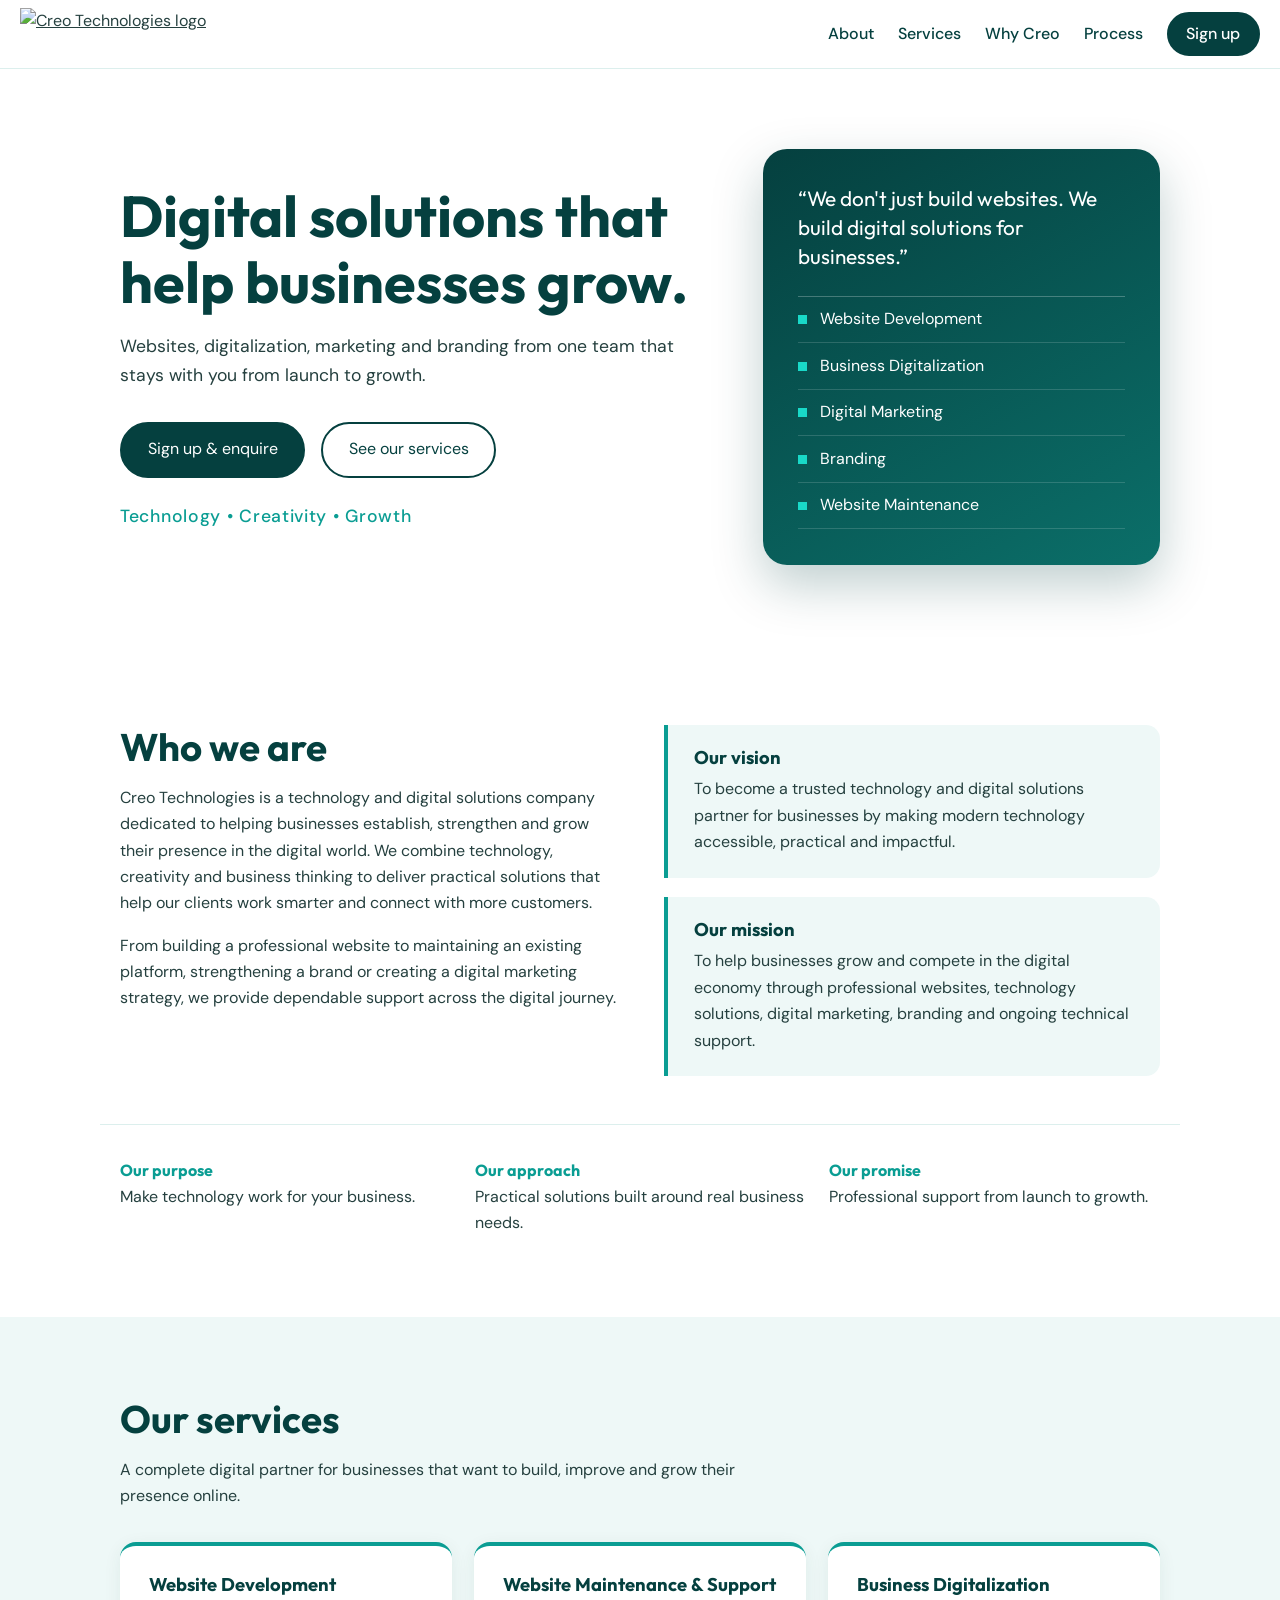
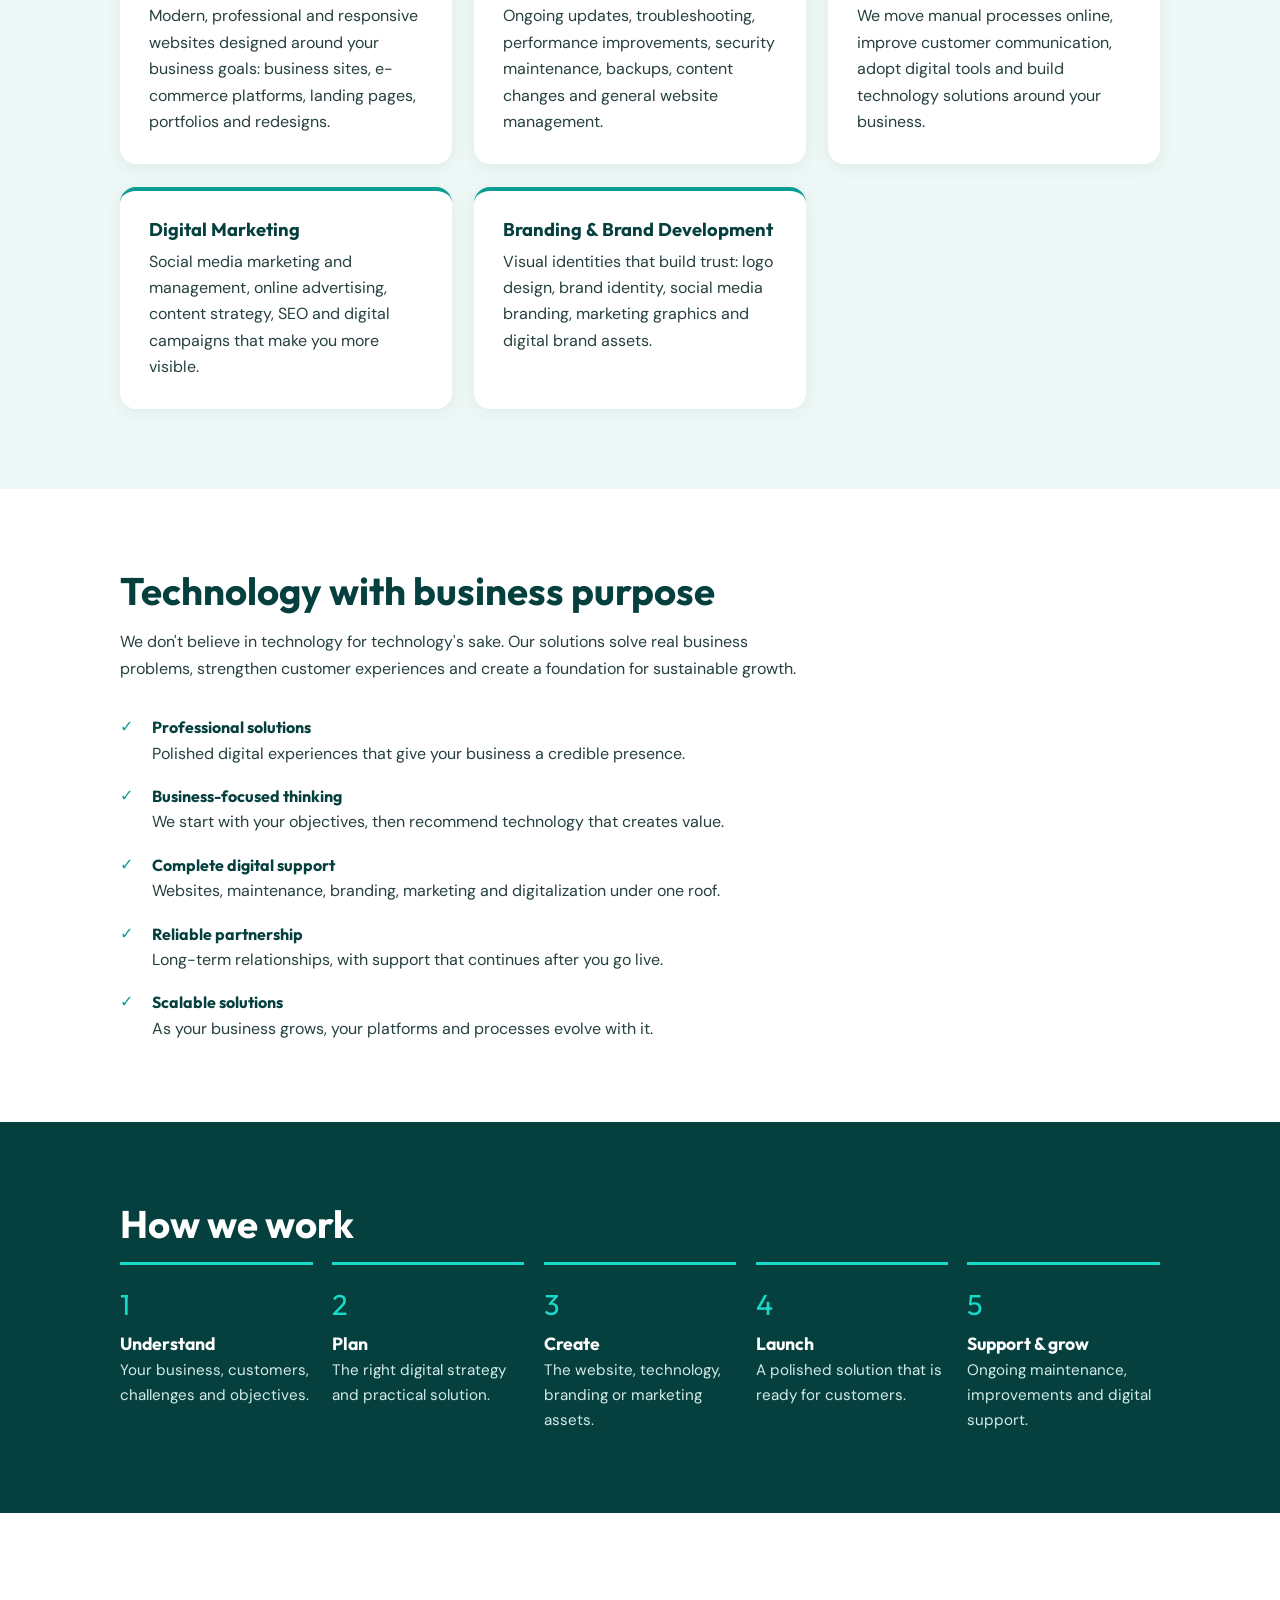
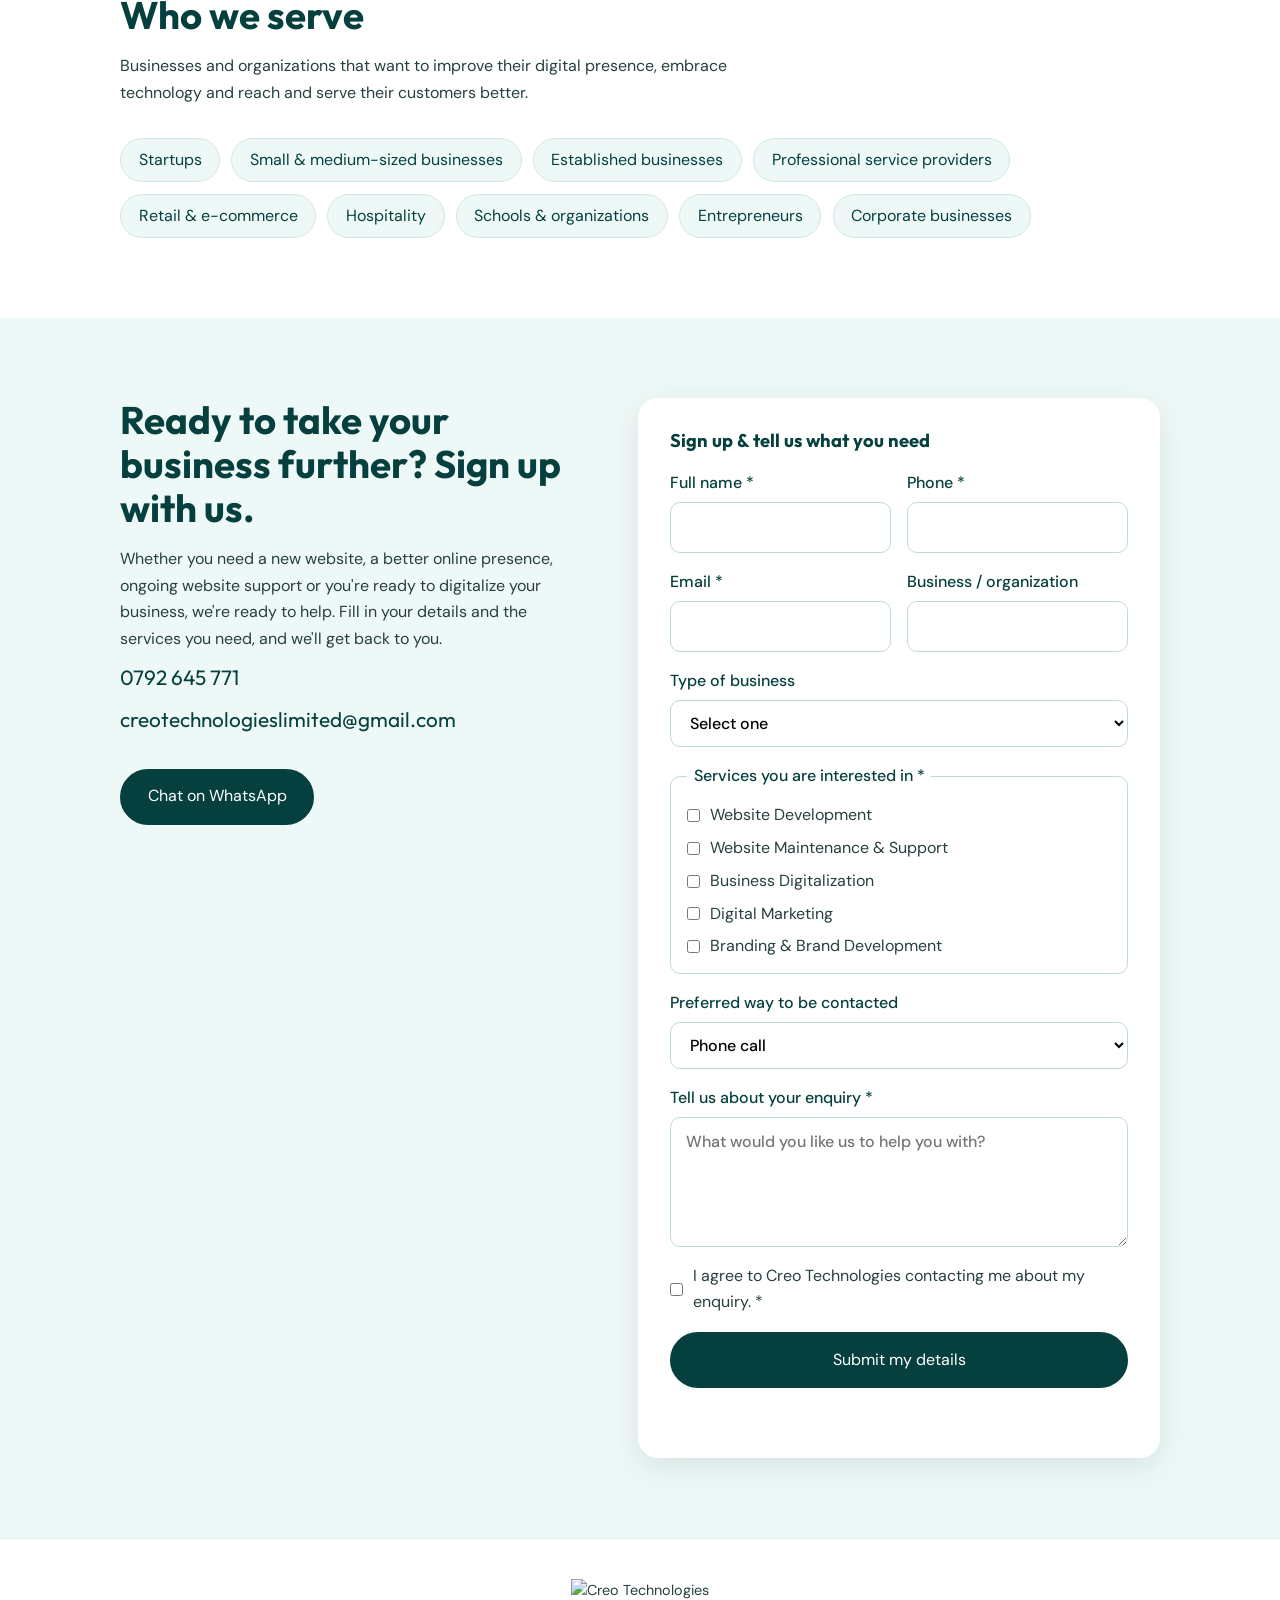
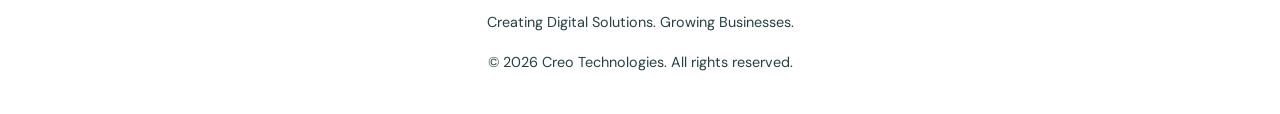
==== index.html @ 62bb66b8 "Creo Technologies website" ====
<!DOCTYPE html>
<html lang="en">
<head>
<meta charset="UTF-8">
<meta name="viewport" content="width=device-width, initial-scale=1">
<title>Creo Technologies | Digital Solutions That Help Businesses Grow</title>
<meta name="description" content="Creo Technologies provides website development, website maintenance, business digitalization, digital marketing and branding for growing businesses.">
<link rel="icon" href="images/logo.png">
<link rel="preconnect" href="https://fonts.googleapis.com">
<link rel="preconnect" href="https://fonts.gstatic.com" crossorigin>
<link href="https://fonts.googleapis.com/css2?family=DM+Sans:wght@400;500&family=Outfit:wght@500;600;700&display=swap" rel="stylesheet">
<link rel="stylesheet" href="css/style.css">
</head>
<body>

<header class="nav">
  <a href="#home" class="brand"><img src="images/logo.png" alt="Creo Technologies logo"></a>
  <button class="menu-btn" aria-label="Toggle menu" aria-expanded="false">&#9776;</button>
  <nav id="menu">
    <a href="#about">About</a>
    <a href="#services">Services</a>
    <a href="#why">Why Creo</a>
    <a href="#process">Process</a>
    <a href="#contact" class="btn small">Sign up</a>
  </nav>
</header>

<main>
<section id="home" class="hero">
  <div class="hero-text">
    <h1>Digital solutions that help businesses grow.</h1>
    <p>Websites, digitalization, marketing and branding from one team that stays with you from launch to growth.</p>
    <div class="actions">
      <a href="#contact" class="btn">Sign up &amp; enquire</a>
      <a href="#services" class="btn ghost">See our services</a>
    </div>
    <p class="tag">Technology &bull; Creativity &bull; Growth</p>
  </div>
  <div class="hero-card">
    <p class="quote">&ldquo;We don't just build websites. We build digital solutions for businesses.&rdquo;</p>
    <ul>
      <li>Website Development</li>
      <li>Business Digitalization</li>
      <li>Digital Marketing</li>
      <li>Branding</li>
      <li>Website Maintenance</li>
    </ul>
  </div>
</section>

<section id="about" class="section">
  <div class="wrap two">
    <div>
      <h2>Who we are</h2>
      <p>Creo Technologies is a technology and digital solutions company dedicated to helping businesses establish, strengthen and grow their presence in the digital world. We combine technology, creativity and business thinking to deliver practical solutions that help our clients work smarter and connect with more customers.</p>
      <p>From building a professional website to maintaining an existing platform, strengthening a brand or creating a digital marketing strategy, we provide dependable support across the digital journey.</p>
    </div>
    <div class="stack">
      <div class="panel"><h3>Our vision</h3><p>To become a trusted technology and digital solutions partner for businesses by making modern technology accessible, practical and impactful.</p></div>
      <div class="panel"><h3>Our mission</h3><p>To help businesses grow and compete in the digital economy through professional websites, technology solutions, digital marketing, branding and ongoing technical support.</p></div>
    </div>
  </div>
  <div class="wrap trio">
    <div><strong>Our purpose</strong><span>Make technology work for your business.</span></div>
    <div><strong>Our approach</strong><span>Practical solutions built around real business needs.</span></div>
    <div><strong>Our promise</strong><span>Professional support from launch to growth.</span></div>
  </div>
</section>

<section id="services" class="section alt">
  <div class="wrap">
    <h2>Our services</h2>
    <p class="lead">A complete digital partner for businesses that want to build, improve and grow their presence online.</p>
    <div class="grid">
      <article class="card"><h3>Website Development</h3><p>Modern, professional and responsive websites designed around your business goals: business sites, e-commerce platforms, landing pages, portfolios and redesigns.</p></article>
      <article class="card"><h3>Website Maintenance &amp; Support</h3><p>Ongoing updates, troubleshooting, performance improvements, security maintenance, backups, content changes and general website management.</p></article>
      <article class="card"><h3>Business Digitalization</h3><p>We move manual processes online, improve customer communication, adopt digital tools and build technology solutions around your business.</p></article>
      <article class="card"><h3>Digital Marketing</h3><p>Social media marketing and management, online advertising, content strategy, SEO and digital campaigns that make you more visible.</p></article>
      <article class="card"><h3>Branding &amp; Brand Development</h3><p>Visual identities that build trust: logo design, brand identity, social media branding, marketing graphics and digital brand assets.</p></article>
    </div>
  </div>
</section>

<section id="why" class="section">
  <div class="wrap">
    <h2>Technology with business purpose</h2>
    <p class="lead">We don't believe in technology for technology's sake. Our solutions solve real business problems, strengthen customer experiences and create a foundation for sustainable growth.</p>
    <ul class="checks">
      <li><strong>Professional solutions</strong> Polished digital experiences that give your business a credible presence.</li>
      <li><strong>Business-focused thinking</strong> We start with your objectives, then recommend technology that creates value.</li>
      <li><strong>Complete digital support</strong> Websites, maintenance, branding, marketing and digitalization under one roof.</li>
      <li><strong>Reliable partnership</strong> Long-term relationships, with support that continues after you go live.</li>
      <li><strong>Scalable solutions</strong> As your business grows, your platforms and processes evolve with it.</li>
    </ul>
  </div>
</section>

<section id="process" class="section dark">
  <div class="wrap">
    <h2>How we work</h2>
    <ol class="steps">
      <li><strong>Understand</strong> Your business, customers, challenges and objectives.</li>
      <li><strong>Plan</strong> The right digital strategy and practical solution.</li>
      <li><strong>Create</strong> The website, technology, branding or marketing assets.</li>
      <li><strong>Launch</strong> A polished solution that is ready for customers.</li>
      <li><strong>Support &amp; grow</strong> Ongoing maintenance, improvements and digital support.</li>
    </ol>
  </div>
</section>

<section id="serve" class="section">
  <div class="wrap">
    <h2>Who we serve</h2>
    <p class="lead">Businesses and organizations that want to improve their digital presence, embrace technology and reach and serve their customers better.</p>
    <div class="chips">
      <span>Startups</span><span>Small &amp; medium-sized businesses</span><span>Established businesses</span>
      <span>Professional service providers</span><span>Retail &amp; e-commerce</span><span>Hospitality</span>
      <span>Schools &amp; organizations</span><span>Entrepreneurs</span><span>Corporate businesses</span>
    </div>
  </div>
</section>

<section id="contact" class="section cta">
  <div class="wrap two">
    <div>
      <h2>Ready to take your business further? Sign up with us.</h2>
      <p>Whether you need a new website, a better online presence, ongoing website support or you're ready to digitalize your business, we're ready to help. Fill in your details and the services you need, and we'll get back to you.</p>
      <p class="contact-line"><a href="tel:+254792645771">0792 645 771</a></p>
      <p class="contact-line"><a href="mailto:creotechnologieslimited@gmail.com">creotechnologieslimited@gmail.com</a></p>
      <a class="btn" href="https://wa.me/254792645771" target="_blank" rel="noopener">Chat on WhatsApp</a>
    </div>
    <form id="signup-form" class="form" novalidate>
      <h3>Sign up &amp; tell us what you need</h3>
      <div class="row">
        <label>Full name * <input name="name" required autocomplete="name"></label>
        <label>Phone * <input type="tel" name="phone" required autocomplete="tel"></label>
      </div>
      <div class="row">
        <label>Email * <input type="email" name="email" required autocomplete="email"></label>
        <label>Business / organization <input name="business" autocomplete="organization"></label>
      </div>
      <label>Type of business
        <select name="business_type">
          <option value="">Select one</option>
          <option>Startup</option><option>Small / medium business</option><option>Established business</option>
          <option>Professional services</option><option>Retail / e-commerce</option><option>Hospitality</option>
          <option>School / organization</option><option>Entrepreneur</option><option>Corporate</option><option>Other</option>
        </select>
      </label>
      <fieldset>
        <legend>Services you are interested in *</legend>
        <label class="check"><input type="checkbox" name="services" value="Website Development"> Website Development</label>
        <label class="check"><input type="checkbox" name="services" value="Website Maintenance & Support"> Website Maintenance &amp; Support</label>
        <label class="check"><input type="checkbox" name="services" value="Business Digitalization"> Business Digitalization</label>
        <label class="check"><input type="checkbox" name="services" value="Digital Marketing"> Digital Marketing</label>
        <label class="check"><input type="checkbox" name="services" value="Branding & Brand Development"> Branding &amp; Brand Development</label>
      </fieldset>
      <label>Preferred way to be contacted
        <select name="contact_method"><option>Phone call</option><option>WhatsApp</option><option>Email</option></select>
      </label>
      <label>Tell us about your enquiry * <textarea name="message" rows="4" required placeholder="What would you like us to help you with?"></textarea></label>
      <input type="text" name="_gotcha" class="hp" tabindex="-1" autocomplete="off" aria-hidden="true">
      <label class="check"><input type="checkbox" name="consent" required> I agree to Creo Technologies contacting me about my enquiry. *</label>
      <button class="btn" type="submit">Submit my details</button>
      <p id="form-status" class="status" role="status"></p>
    </form>
  </div>
</section>
</main>

<footer class="footer">
  <img src="images/logo.png" alt="Creo Technologies">
  <p>Creating Digital Solutions. Growing Businesses.</p>
  <p>&copy; <span id="year"></span> Creo Technologies. All rights reserved.</p>
</footer>

<script src="js/script.js"></script>
</body>
</html>
---- css/style.css ----
:root{--ink:#05403f;--teal:#0a9d93;--aqua:#19d9c8;--mist:#eef8f7;--text:#25403f;--white:#fff}
*{box-sizing:border-box;margin:0}
html{scroll-behavior:smooth;scroll-padding-top:80px}
body{font-family:'DM Sans',system-ui,sans-serif;color:var(--text);line-height:1.65;background:var(--white)}
h1,h2,h3{font-family:'Outfit',sans-serif;color:var(--ink);line-height:1.15}
h1{font-size:clamp(2.2rem,5vw,3.6rem);margin-bottom:1rem}
h2{font-size:clamp(1.7rem,3.4vw,2.4rem);margin-bottom:1rem}
h3{font-size:1.15rem;margin-bottom:.5rem}
a{color:inherit}
p+p{margin-top:1rem}
.wrap{max-width:1080px;margin:0 auto;padding:0 1.25rem}
.section{padding:5rem 0}
.alt{background:var(--mist)}
.lead{max-width:62ch;margin-bottom:2rem}

.nav{position:sticky;top:0;z-index:10;display:flex;align-items:center;justify-content:space-between;padding:.5rem 1.25rem;background:rgba(255,255,255,.95);backdrop-filter:blur(8px);border-bottom:1px solid #dcefed}
.brand img{height:52px;display:block}
.nav nav{display:flex;align-items:center;gap:1.5rem}
.nav nav a{text-decoration:none;font-weight:500;color:var(--ink)}
.nav nav a:hover{color:var(--teal)}
.menu-btn{display:none;background:none;border:0;font-size:1.7rem;color:var(--ink);cursor:pointer}

.btn{display:inline-block;background:var(--ink);color:#fff!important;padding:.8rem 1.6rem;border-radius:999px;text-decoration:none;font-weight:500;border:2px solid var(--ink);cursor:pointer;font:inherit;transition:background .2s}
.btn:hover{background:var(--teal);border-color:var(--teal)}
.btn.small{padding:.45rem 1.1rem}
.btn.ghost{background:transparent;color:var(--ink)!important}
.btn.ghost:hover{background:var(--ink);color:#fff!important}

.hero{display:grid;grid-template-columns:1.2fr .8fr;gap:3rem;align-items:center;max-width:1080px;margin:0 auto;padding:5rem 1.25rem}
.hero-text>p{max-width:52ch;font-size:1.1rem}
.actions{display:flex;gap:1rem;flex-wrap:wrap;margin:2rem 0 1.5rem}
.tag{color:var(--teal);font-weight:500;letter-spacing:.04em}
.hero-card{background:linear-gradient(150deg,var(--ink),#0b6f69);color:#fff;border-radius:24px;padding:2.2rem;box-shadow:0 20px 50px rgba(5,64,63,.25)}
.quote{font-family:'Outfit',sans-serif;font-size:1.3rem;line-height:1.4;margin-bottom:1.5rem}
.hero-card ul{list-style:none;padding:0;border-top:1px solid rgba(255,255,255,.25)}
.hero-card li{padding:.6rem 0;border-bottom:1px solid rgba(255,255,255,.15)}
.hero-card li::before{content:"";display:inline-block;width:.55rem;height:.55rem;background:var(--aqua);margin-right:.8rem}

.two{display:grid;grid-template-columns:1fr 1fr;gap:3rem;align-items:start}
.stack{display:grid;gap:1.2rem}
.panel{border-left:4px solid var(--teal);background:var(--mist);padding:1.4rem 1.6rem;border-radius:0 14px 14px 0}
.trio{display:grid;grid-template-columns:repeat(3,1fr);gap:1.5rem;margin-top:3rem;padding-top:2rem;border-top:1px solid #dcefed}
.trio strong{display:block;font-family:'Outfit',sans-serif;color:var(--teal)}

.grid{display:grid;grid-template-columns:repeat(auto-fit,minmax(290px,1fr));gap:1.4rem}
.card{background:#fff;border-radius:16px;padding:1.8rem;border-top:4px solid var(--teal);box-shadow:0 4px 18px rgba(5,64,63,.07)}

.checks{list-style:none;padding:0;display:grid;gap:1rem;max-width:760px}
.checks li{padding-left:2rem;position:relative}
.checks li::before{content:"\2713";position:absolute;left:0;color:var(--teal);font-weight:700}
.checks strong{display:block;color:var(--ink);font-family:'Outfit',sans-serif}

.dark{background:var(--ink);color:#d3ebe8}
.dark h2{color:#fff}
.steps{list-style:none;padding:0;display:grid;grid-template-columns:repeat(5,1fr);gap:1.2rem;counter-reset:s}
.steps li{counter-increment:s;border-top:3px solid var(--aqua);padding-top:1rem;font-size:.95rem}
.steps li::before{content:counter(s);display:block;font-family:'Outfit',sans-serif;font-size:1.8rem;color:var(--aqua)}
.steps strong{display:block;color:#fff;font-family:'Outfit',sans-serif;font-size:1.1rem}

.chips{display:flex;flex-wrap:wrap;gap:.7rem}
.chips span{background:var(--mist);border:1px solid #cfe9e6;color:var(--ink);padding:.5rem 1.1rem;border-radius:999px}

.cta{background:var(--mist)}
.contact-line{font-family:'Outfit',sans-serif;font-size:1.3rem;margin:.5rem 0}
.contact-line a{text-decoration:none;color:var(--ink)}
.cta .btn{margin-top:1.5rem}
.form{background:#fff;padding:2rem;border-radius:20px;box-shadow:0 10px 30px rgba(5,64,63,.1);display:grid;gap:1rem}
.form label{display:grid;gap:.35rem;font-weight:500;color:var(--ink)}
.form input,.form textarea{font:inherit;padding:.7rem .9rem;border:1px solid #bcdcd8;border-radius:10px}
.form input:focus,.form textarea:focus{outline:2px solid var(--aqua);border-color:var(--teal)}
.form .btn{margin-top:0}
.note{font-size:.85rem;opacity:.7}

.footer{text-align:center;padding:2.5rem 1rem;background:#fff;border-top:1px solid #dcefed;font-size:.9rem}
.footer img{height:70px;margin-bottom:.5rem}

@media(max-width:860px){
  .hero,.two{grid-template-columns:1fr}
  .steps{grid-template-columns:1fr 1fr}
  .trio{grid-template-columns:1fr}
  .menu-btn{display:block}
  .nav nav{display:none;position:absolute;top:100%;left:0;right:0;flex-direction:column;align-items:flex-start;background:#fff;padding:1rem 1.25rem 1.5rem;border-bottom:1px solid #dcefed}
  .nav nav.open{display:flex}
}

/* Sign-up form */
.form h3{margin-bottom:.2rem}
.row{display:grid;grid-template-columns:1fr 1fr;gap:1rem}
.form select{font:inherit;padding:.7rem .9rem;border:1px solid #bcdcd8;border-radius:10px;background:#fff}
.form fieldset{border:1px solid #bcdcd8;border-radius:10px;padding:.8rem 1rem;display:grid;gap:.4rem}
.form legend{font-weight:500;color:var(--ink);padding:0 .4rem}
.form label.check{display:flex;align-items:center;gap:.6rem;font-weight:400;color:var(--text)}
.form label.check input{width:auto;accent-color:var(--teal)}
.hp{position:absolute;left:-9999px;opacity:0;height:0}
.status{font-weight:500;min-height:1.4em}
.status.ok{color:#0a7a45}
.status.err{color:#b3261e}
.form input:invalid:not(:placeholder-shown):focus{border-color:#b3261e}
@media(max-width:560px){.row{grid-template-columns:1fr}}
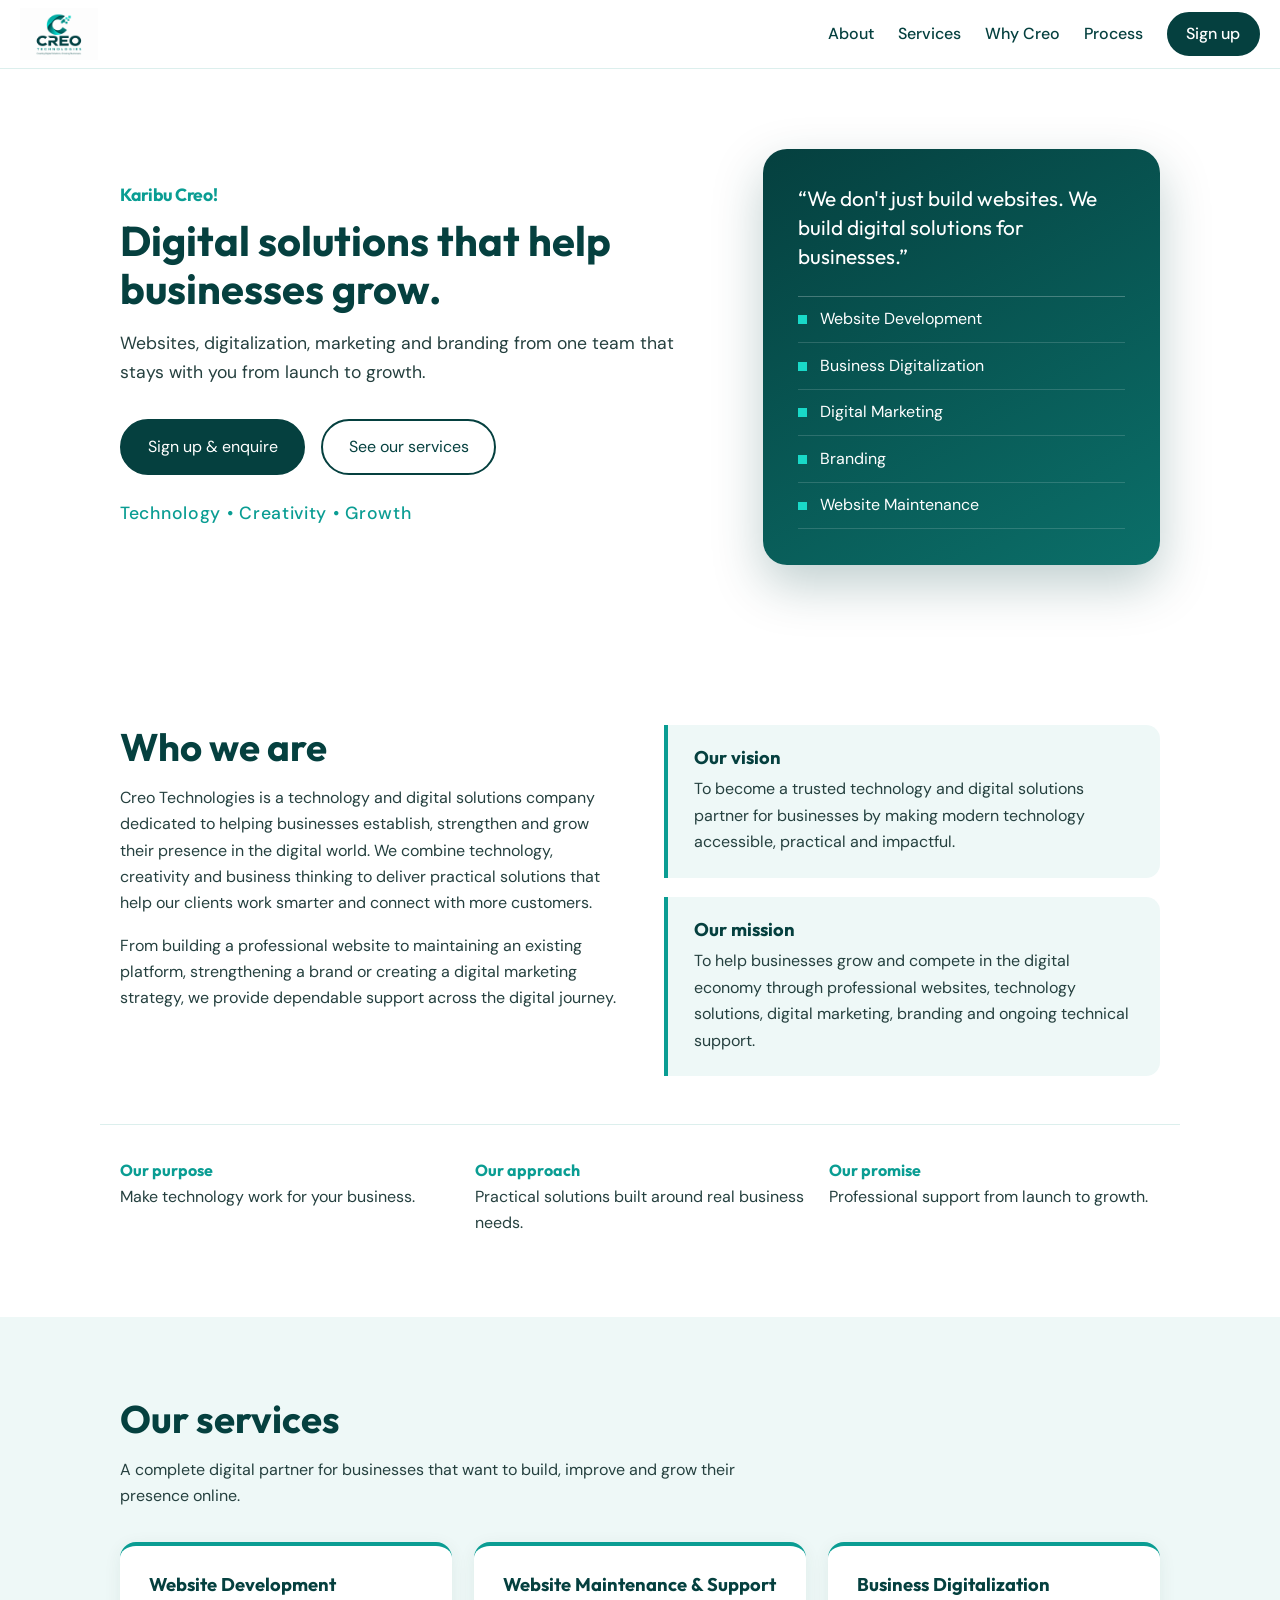
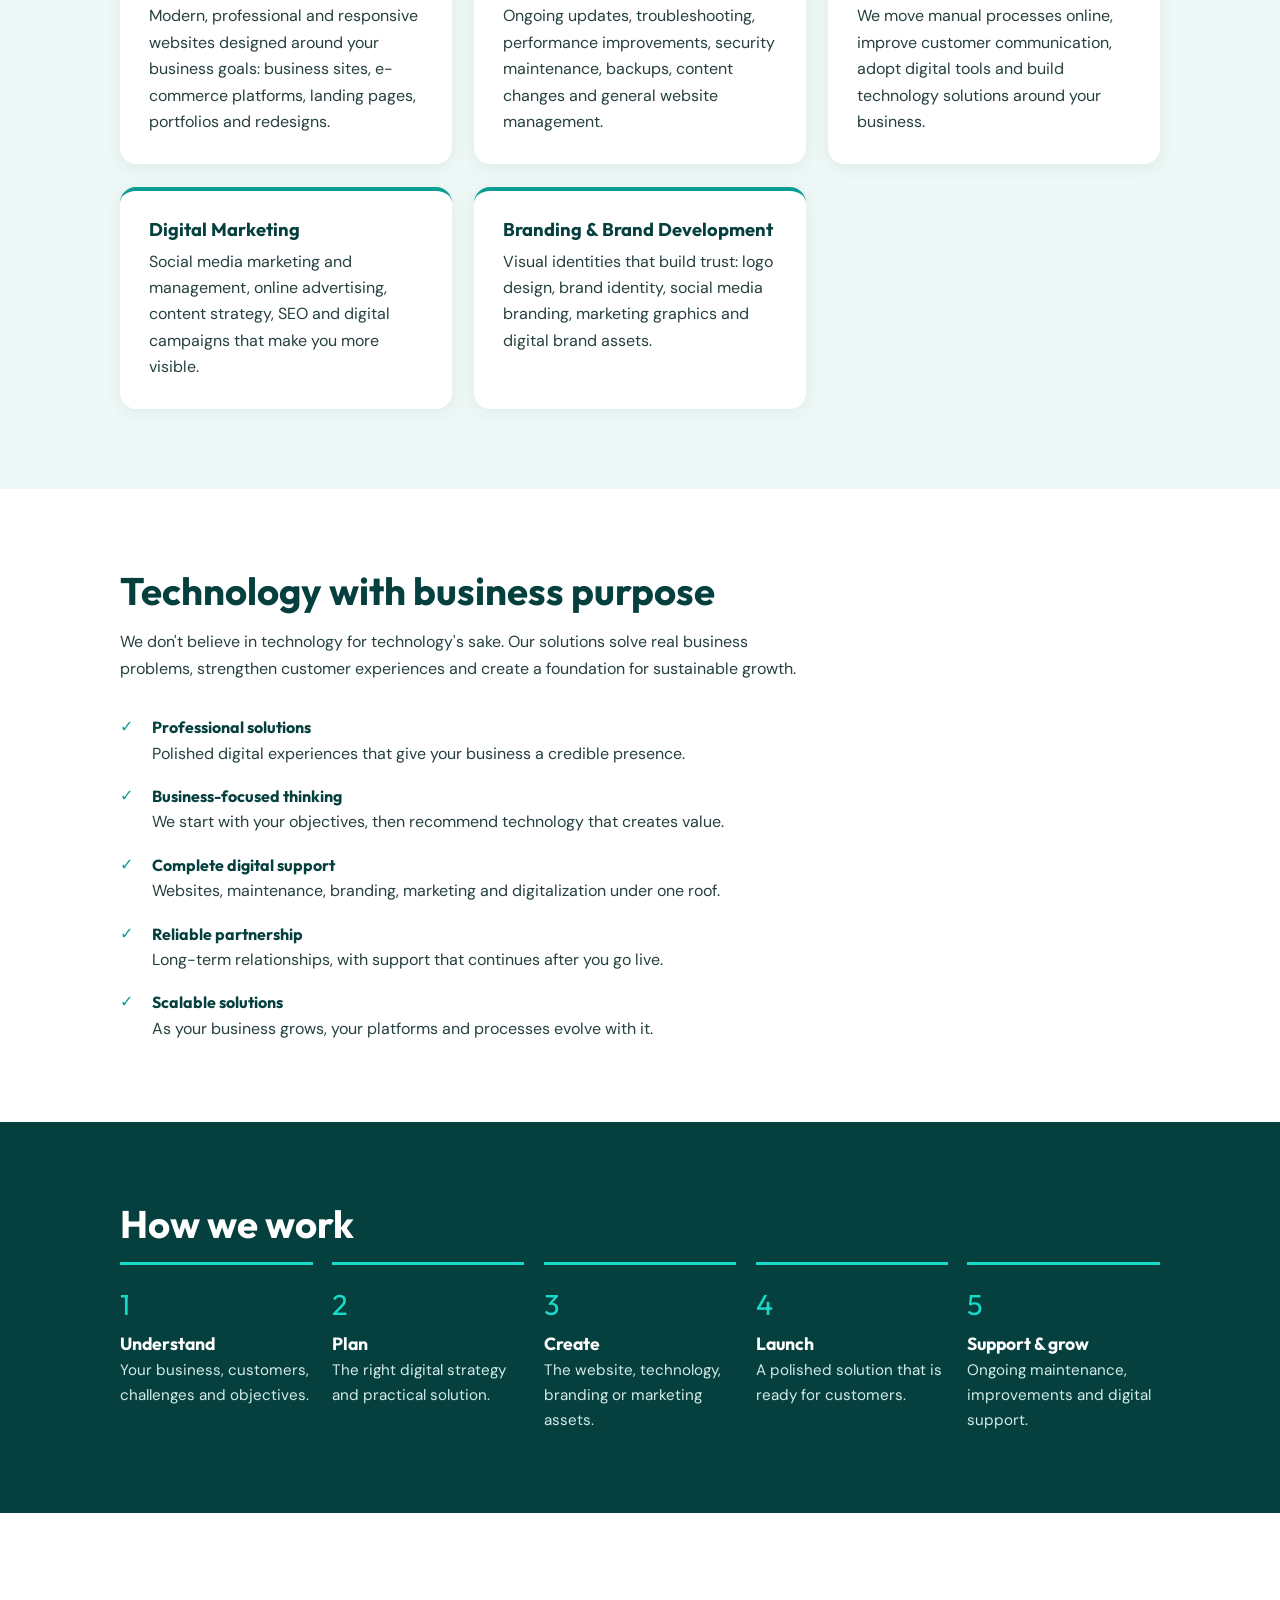
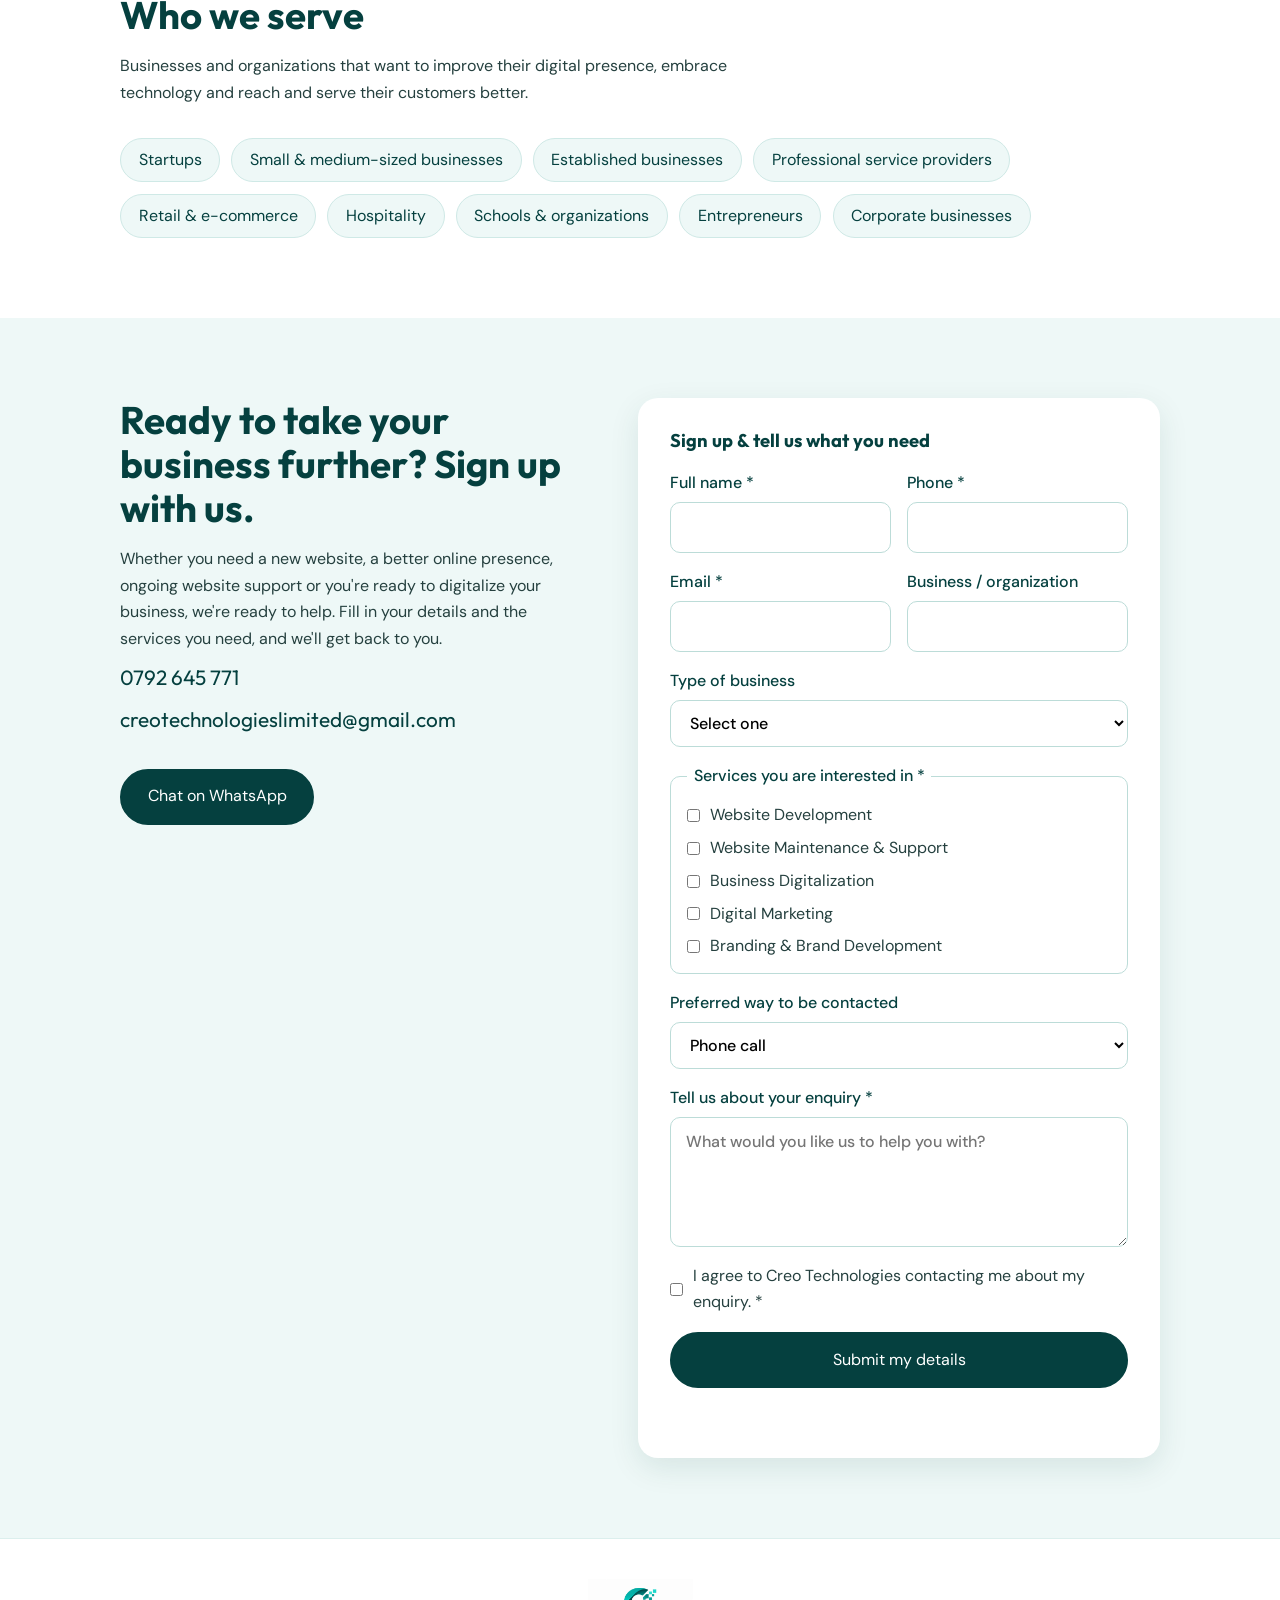
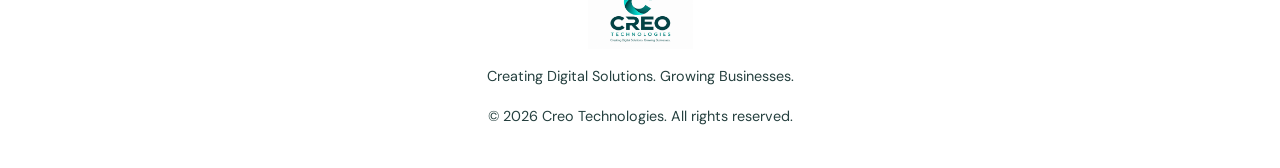
==== commit 360d54c4: "add Karibu Creo welcome" ====
--- a/index.html
+++ b/index.html
@@ -28,6 +28,7 @@
 <main>
 <section id="home" class="hero">
   <div class="hero-text">
+    <p class="welcome">Karibu Creo!</p>
     <h1>Digital solutions that help businesses grow.</h1>
     <p>Websites, digitalization, marketing and branding from one team that stays with you from launch to growth.</p>
     <div class="actions">
--- a/css/style.css
+++ b/css/style.css
@@ -96,4 +96,8 @@
 .status.ok{color:#0a7a45}
 .status.err{color:#b3261e}
 .form input:invalid:not(:placeholder-shown):focus{border-color:#b3261e}
-@media(max-width:560px){.row{grid-template-columns:1fr}}+@media(max-width:560px){.row{grid-template-columns:1fr}}
+
+/* Welcome line (larger than the main headline) */
+.welcome{font-family:'Outfit',sans-serif;font-weight:700;font-size:clamp(2.8rem,6.5vw,4.6rem);line-height:1.05;color:var(--teal);margin:0 0 .8rem;letter-spacing:-.01em}
+.hero h1{font-size:clamp(1.8rem,3.6vw,2.6rem)}
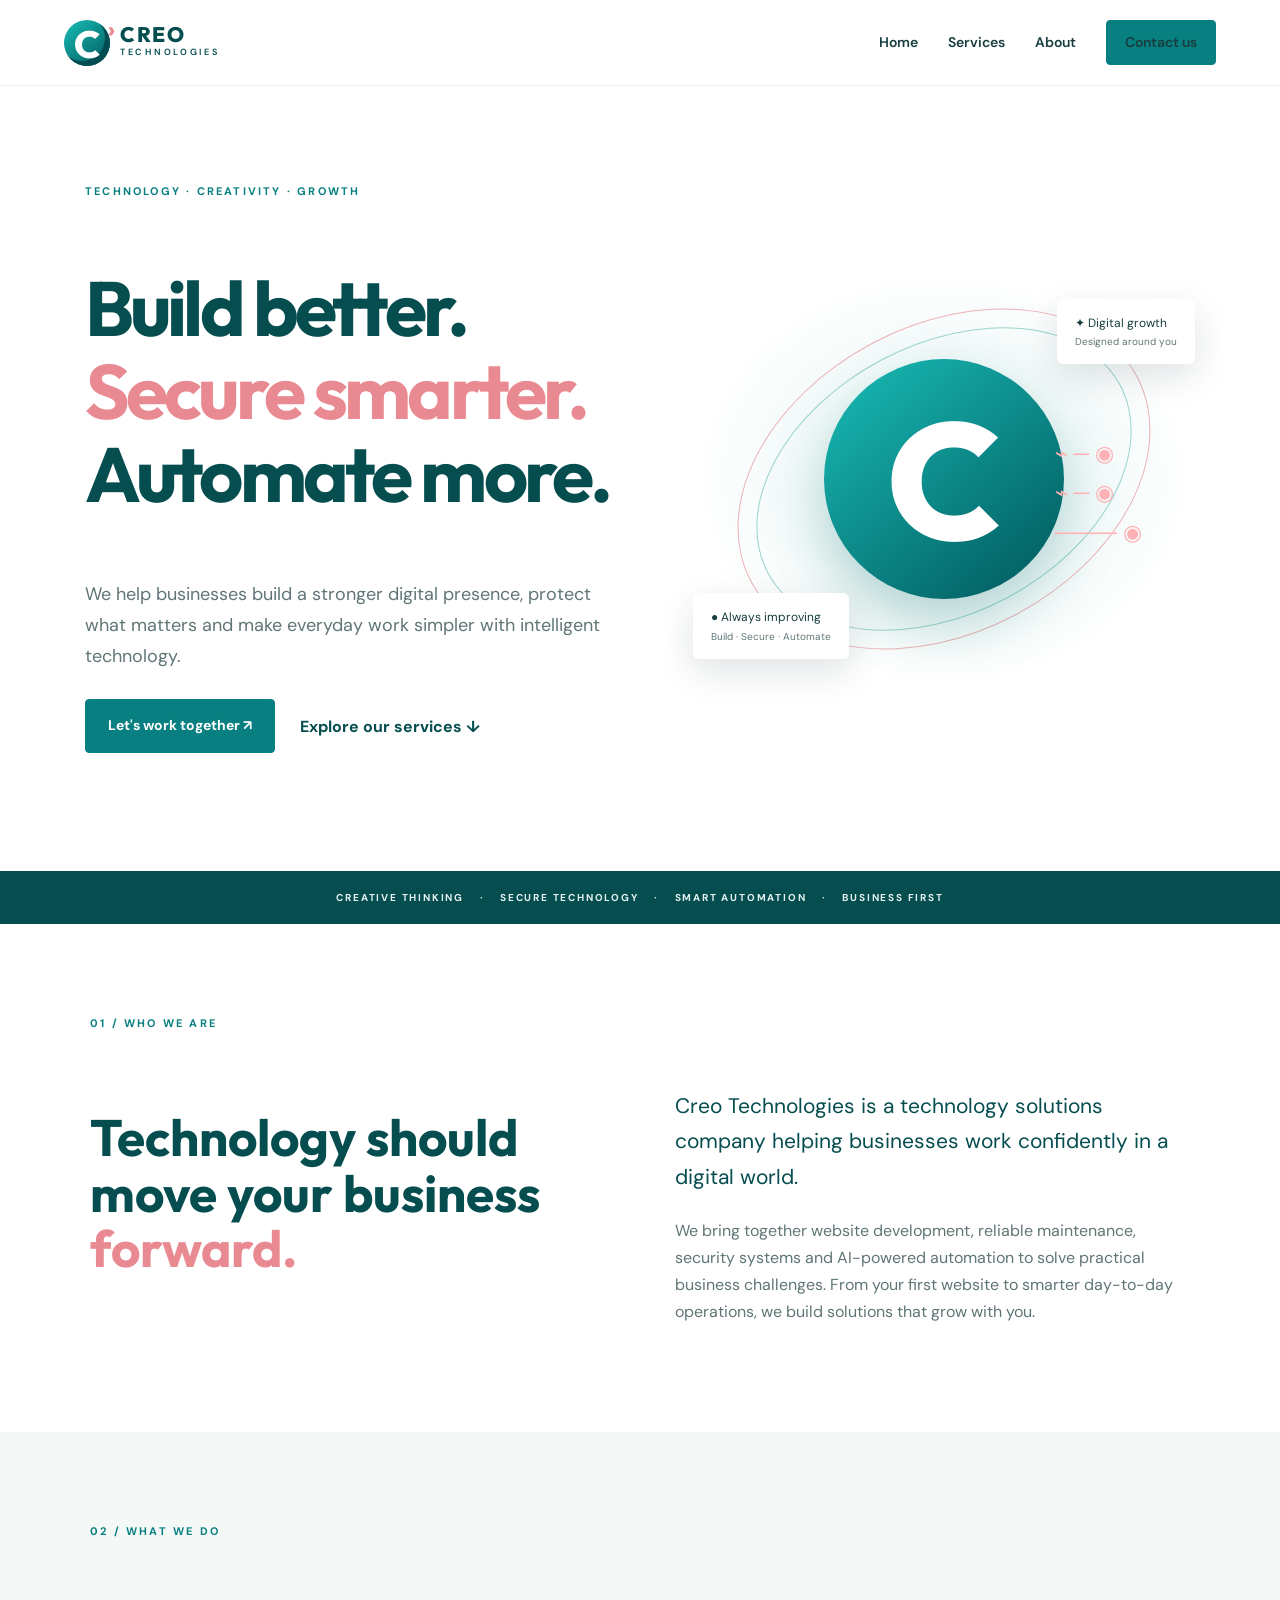
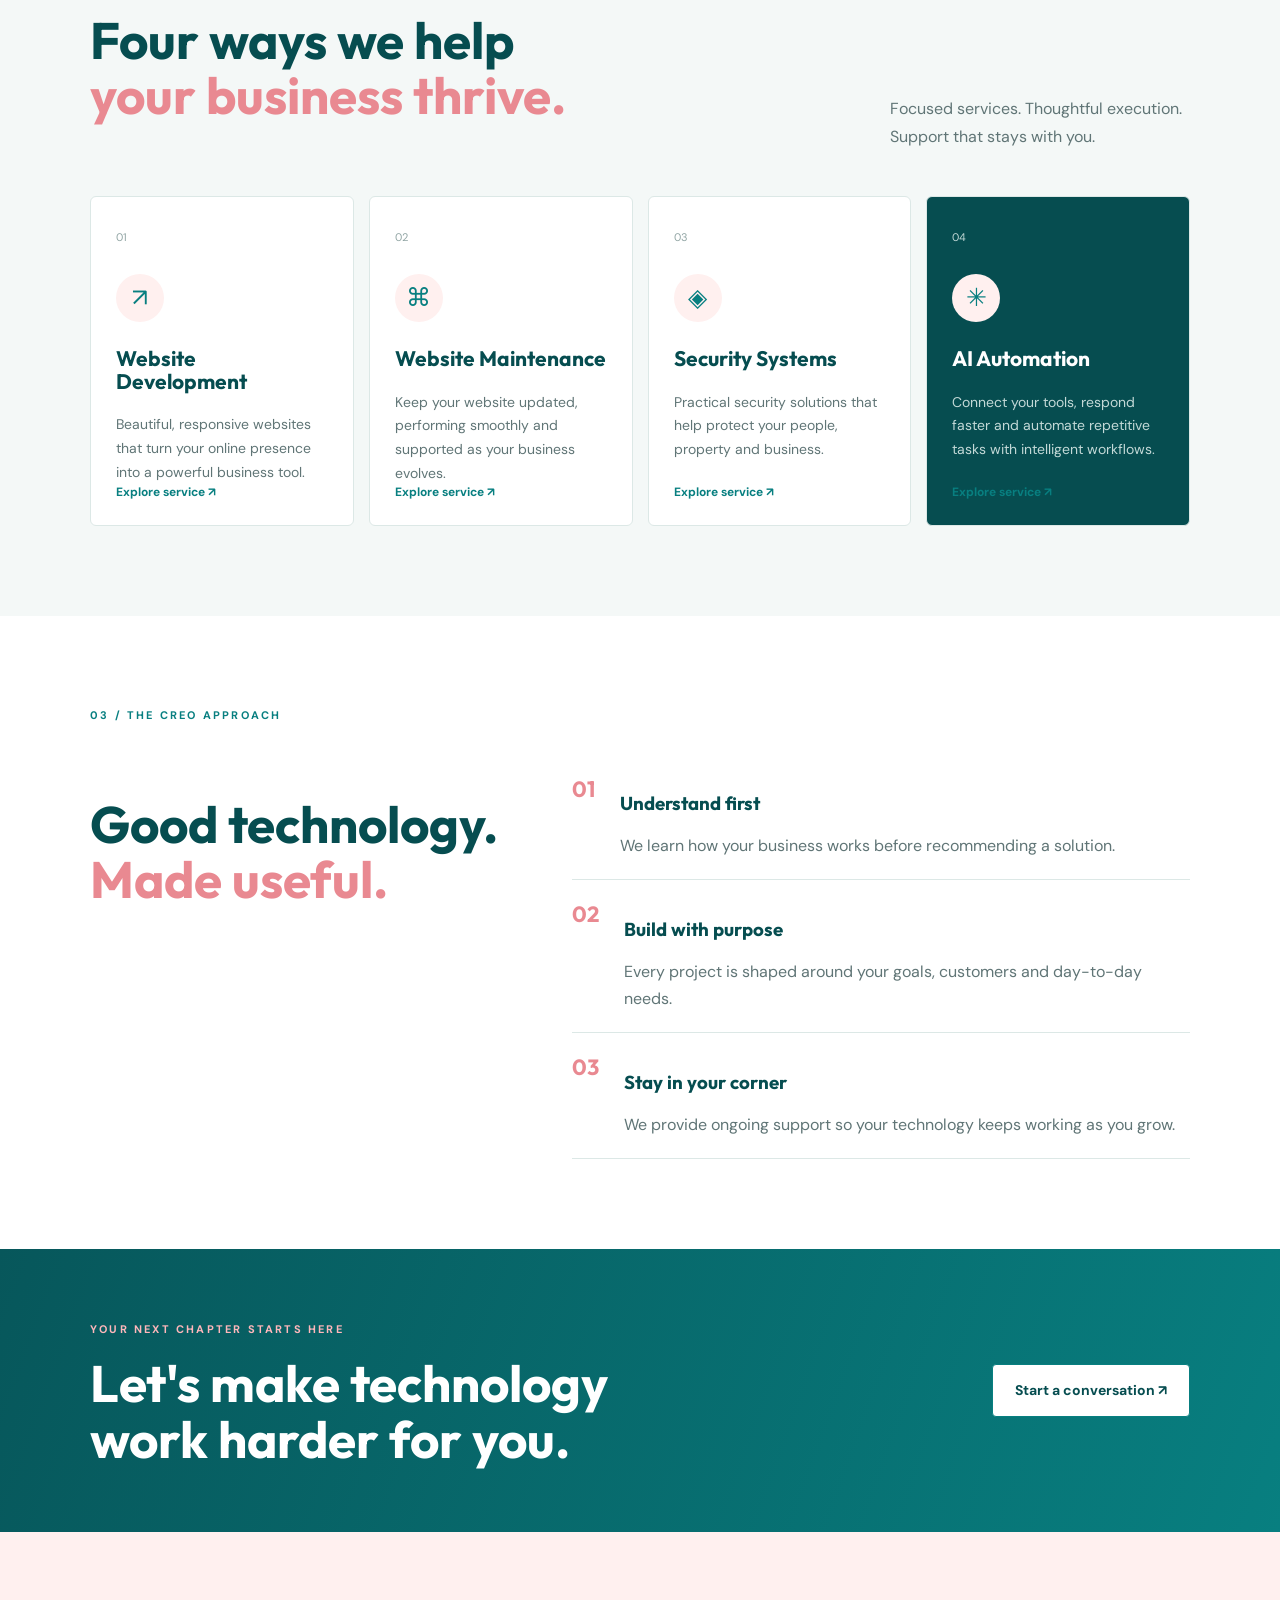
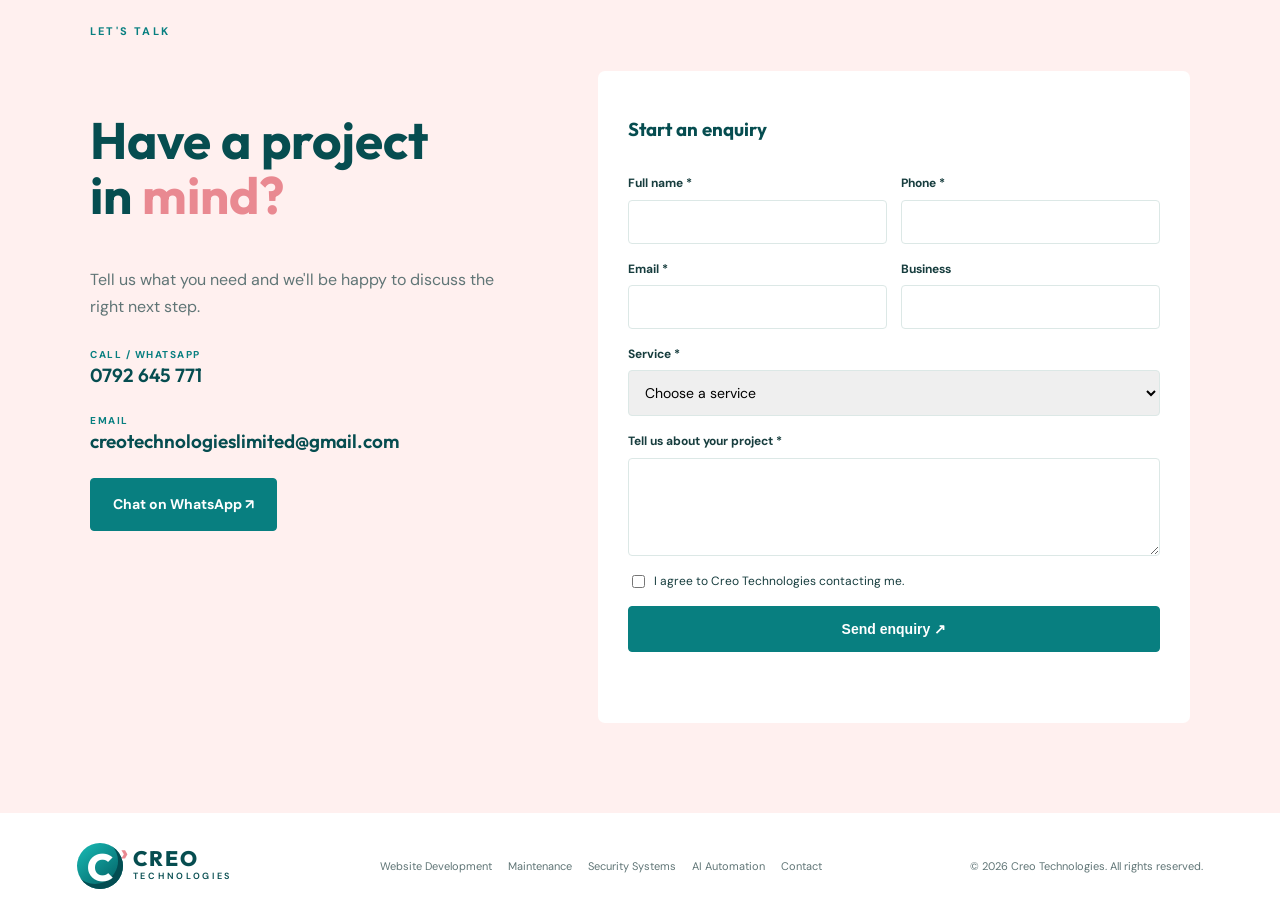
==== commit b2ffee1a: "Refresh Creo Technologies website and service pages" ====
--- a/index.html
+++ b/index.html
@@ -1,180 +1 @@
-<!DOCTYPE html>
-<html lang="en">
-<head>
-<meta charset="UTF-8">
-<meta name="viewport" content="width=device-width, initial-scale=1">
-<title>Creo Technologies | Digital Solutions That Help Businesses Grow</title>
-<meta name="description" content="Creo Technologies provides website development, website maintenance, business digitalization, digital marketing and branding for growing businesses.">
-<link rel="icon" href="images/logo.png">
-<link rel="preconnect" href="https://fonts.googleapis.com">
-<link rel="preconnect" href="https://fonts.gstatic.com" crossorigin>
-<link href="https://fonts.googleapis.com/css2?family=DM+Sans:wght@400;500&family=Outfit:wght@500;600;700&display=swap" rel="stylesheet">
-<link rel="stylesheet" href="css/style.css">
-</head>
-<body>
-
-<header class="nav">
-  <a href="#home" class="brand"><img src="images/logo.png" alt="Creo Technologies logo"></a>
-  <button class="menu-btn" aria-label="Toggle menu" aria-expanded="false">&#9776;</button>
-  <nav id="menu">
-    <a href="#about">About</a>
-    <a href="#services">Services</a>
-    <a href="#why">Why Creo</a>
-    <a href="#process">Process</a>
-    <a href="#contact" class="btn small">Sign up</a>
-  </nav>
-</header>
-
-<main>
-<section id="home" class="hero">
-  <div class="hero-text">
-    <p class="welcome">Karibu Creo!</p>
-    <h1>Digital solutions that help businesses grow.</h1>
-    <p>Websites, digitalization, marketing and branding from one team that stays with you from launch to growth.</p>
-    <div class="actions">
-      <a href="#contact" class="btn">Sign up &amp; enquire</a>
-      <a href="#services" class="btn ghost">See our services</a>
-    </div>
-    <p class="tag">Technology &bull; Creativity &bull; Growth</p>
-  </div>
-  <div class="hero-card">
-    <p class="quote">&ldquo;We don't just build websites. We build digital solutions for businesses.&rdquo;</p>
-    <ul>
-      <li>Website Development</li>
-      <li>Business Digitalization</li>
-      <li>Digital Marketing</li>
-      <li>Branding</li>
-      <li>Website Maintenance</li>
-    </ul>
-  </div>
-</section>
-
-<section id="about" class="section">
-  <div class="wrap two">
-    <div>
-      <h2>Who we are</h2>
-      <p>Creo Technologies is a technology and digital solutions company dedicated to helping businesses establish, strengthen and grow their presence in the digital world. We combine technology, creativity and business thinking to deliver practical solutions that help our clients work smarter and connect with more customers.</p>
-      <p>From building a professional website to maintaining an existing platform, strengthening a brand or creating a digital marketing strategy, we provide dependable support across the digital journey.</p>
-    </div>
-    <div class="stack">
-      <div class="panel"><h3>Our vision</h3><p>To become a trusted technology and digital solutions partner for businesses by making modern technology accessible, practical and impactful.</p></div>
-      <div class="panel"><h3>Our mission</h3><p>To help businesses grow and compete in the digital economy through professional websites, technology solutions, digital marketing, branding and ongoing technical support.</p></div>
-    </div>
-  </div>
-  <div class="wrap trio">
-    <div><strong>Our purpose</strong><span>Make technology work for your business.</span></div>
-    <div><strong>Our approach</strong><span>Practical solutions built around real business needs.</span></div>
-    <div><strong>Our promise</strong><span>Professional support from launch to growth.</span></div>
-  </div>
-</section>
-
-<section id="services" class="section alt">
-  <div class="wrap">
-    <h2>Our services</h2>
-    <p class="lead">A complete digital partner for businesses that want to build, improve and grow their presence online.</p>
-    <div class="grid">
-      <article class="card"><h3>Website Development</h3><p>Modern, professional and responsive websites designed around your business goals: business sites, e-commerce platforms, landing pages, portfolios and redesigns.</p></article>
-      <article class="card"><h3>Website Maintenance &amp; Support</h3><p>Ongoing updates, troubleshooting, performance improvements, security maintenance, backups, content changes and general website management.</p></article>
-      <article class="card"><h3>Business Digitalization</h3><p>We move manual processes online, improve customer communication, adopt digital tools and build technology solutions around your business.</p></article>
-      <article class="card"><h3>Digital Marketing</h3><p>Social media marketing and management, online advertising, content strategy, SEO and digital campaigns that make you more visible.</p></article>
-      <article class="card"><h3>Branding &amp; Brand Development</h3><p>Visual identities that build trust: logo design, brand identity, social media branding, marketing graphics and digital brand assets.</p></article>
-    </div>
-  </div>
-</section>
-
-<section id="why" class="section">
-  <div class="wrap">
-    <h2>Technology with business purpose</h2>
-    <p class="lead">We don't believe in technology for technology's sake. Our solutions solve real business problems, strengthen customer experiences and create a foundation for sustainable growth.</p>
-    <ul class="checks">
-      <li><strong>Professional solutions</strong> Polished digital experiences that give your business a credible presence.</li>
-      <li><strong>Business-focused thinking</strong> We start with your objectives, then recommend technology that creates value.</li>
-      <li><strong>Complete digital support</strong> Websites, maintenance, branding, marketing and digitalization under one roof.</li>
-      <li><strong>Reliable partnership</strong> Long-term relationships, with support that continues after you go live.</li>
-      <li><strong>Scalable solutions</strong> As your business grows, your platforms and processes evolve with it.</li>
-    </ul>
-  </div>
-</section>
-
-<section id="process" class="section dark">
-  <div class="wrap">
-    <h2>How we work</h2>
-    <ol class="steps">
-      <li><strong>Understand</strong> Your business, customers, challenges and objectives.</li>
-      <li><strong>Plan</strong> The right digital strategy and practical solution.</li>
-      <li><strong>Create</strong> The website, technology, branding or marketing assets.</li>
-      <li><strong>Launch</strong> A polished solution that is ready for customers.</li>
-      <li><strong>Support &amp; grow</strong> Ongoing maintenance, improvements and digital support.</li>
-    </ol>
-  </div>
-</section>
-
-<section id="serve" class="section">
-  <div class="wrap">
-    <h2>Who we serve</h2>
-    <p class="lead">Businesses and organizations that want to improve their digital presence, embrace technology and reach and serve their customers better.</p>
-    <div class="chips">
-      <span>Startups</span><span>Small &amp; medium-sized businesses</span><span>Established businesses</span>
-      <span>Professional service providers</span><span>Retail &amp; e-commerce</span><span>Hospitality</span>
-      <span>Schools &amp; organizations</span><span>Entrepreneurs</span><span>Corporate businesses</span>
-    </div>
-  </div>
-</section>
-
-<section id="contact" class="section cta">
-  <div class="wrap two">
-    <div>
-      <h2>Ready to take your business further? Sign up with us.</h2>
-      <p>Whether you need a new website, a better online presence, ongoing website support or you're ready to digitalize your business, we're ready to help. Fill in your details and the services you need, and we'll get back to you.</p>
-      <p class="contact-line"><a href="tel:+254792645771">0792 645 771</a></p>
-      <p class="contact-line"><a href="mailto:creotechnologieslimited@gmail.com">creotechnologieslimited@gmail.com</a></p>
-      <a class="btn" href="https://wa.me/254792645771" target="_blank" rel="noopener">Chat on WhatsApp</a>
-    </div>
-    <form id="signup-form" class="form" novalidate>
-      <h3>Sign up &amp; tell us what you need</h3>
-      <div class="row">
-        <label>Full name * <input name="name" required autocomplete="name"></label>
-        <label>Phone * <input type="tel" name="phone" required autocomplete="tel"></label>
-      </div>
-      <div class="row">
-        <label>Email * <input type="email" name="email" required autocomplete="email"></label>
-        <label>Business / organization <input name="business" autocomplete="organization"></label>
-      </div>
-      <label>Type of business
-        <select name="business_type">
-          <option value="">Select one</option>
-          <option>Startup</option><option>Small / medium business</option><option>Established business</option>
-          <option>Professional services</option><option>Retail / e-commerce</option><option>Hospitality</option>
-          <option>School / organization</option><option>Entrepreneur</option><option>Corporate</option><option>Other</option>
-        </select>
-      </label>
-      <fieldset>
-        <legend>Services you are interested in *</legend>
-        <label class="check"><input type="checkbox" name="services" value="Website Development"> Website Development</label>
-        <label class="check"><input type="checkbox" name="services" value="Website Maintenance & Support"> Website Maintenance &amp; Support</label>
-        <label class="check"><input type="checkbox" name="services" value="Business Digitalization"> Business Digitalization</label>
-        <label class="check"><input type="checkbox" name="services" value="Digital Marketing"> Digital Marketing</label>
-        <label class="check"><input type="checkbox" name="services" value="Branding & Brand Development"> Branding &amp; Brand Development</label>
-      </fieldset>
-      <label>Preferred way to be contacted
-        <select name="contact_method"><option>Phone call</option><option>WhatsApp</option><option>Email</option></select>
-      </label>
-      <label>Tell us about your enquiry * <textarea name="message" rows="4" required placeholder="What would you like us to help you with?"></textarea></label>
-      <input type="text" name="_gotcha" class="hp" tabindex="-1" autocomplete="off" aria-hidden="true">
-      <label class="check"><input type="checkbox" name="consent" required> I agree to Creo Technologies contacting me about my enquiry. *</label>
-      <button class="btn" type="submit">Submit my details</button>
-      <p id="form-status" class="status" role="status"></p>
-    </form>
-  </div>
-</section>
-</main>
-
-<footer class="footer">
-  <img src="images/logo.png" alt="Creo Technologies">
-  <p>Creating Digital Solutions. Growing Businesses.</p>
-  <p>&copy; <span id="year"></span> Creo Technologies. All rights reserved.</p>
-</footer>
-
-<script src="js/script.js"></script>
-</body>
-</html>+<!doctype html><html lang="en"><head><meta charset="utf-8"><meta name="viewport" content="width=device-width,initial-scale=1"><title>Creo Technologies | Creo Technologies</title><meta name="description" content="Creo Technologies builds professional websites, provides ongoing maintenance, security systems and AI automation for growing businesses."><link rel="icon" type="image/svg+xml" href="images/favicon.svg"><link rel="preconnect" href="https://fonts.googleapis.com"><link rel="preconnect" href="https://fonts.gstatic.com" crossorigin><link href="https://fonts.googleapis.com/css2?family=DM+Sans:wght@400;500;600;700&family=Outfit:wght@400;500;600;700;800&display=swap" rel="stylesheet"><link rel="stylesheet" href="css/style.css"></head><body><header class="site-header"><a class="brand" href="index.html"><span class="brand-mark">C<span>›</span></span><span class="brand-name">CREO<small>TECHNOLOGIES</small></span></a><button class="menu-toggle" aria-label="Toggle navigation" aria-expanded="false">☰</button><nav class="nav-links"><a href="index.html">Home</a><a href="index.html#services">Services</a><a href="index.html#about">About</a><a href="index.html#contact" class="button button-small">Contact us</a></nav></header><main><section class="hero"><div class="hero-copy"><span class="eyebrow">TECHNOLOGY · CREATIVITY · GROWTH</span><h1>Build better.<br><em>Secure smarter.</em><br>Automate more.</h1><p>We help businesses build a stronger digital presence, protect what matters and make everyday work simpler with intelligent technology.</p><div class="hero-actions"><a class="button" href="#contact">Let's work together ↗</a><a class="text-link" href="#services">Explore our services ↓</a></div></div><div class="hero-art"><div class="orbit"></div><div class="art-core">C</div><div class="float-card float-top">✦ Digital growth<small>Designed around you</small></div><div class="float-card float-bottom">● Always improving<small>Build · Secure · Automate</small></div></div></section><div class="trust">CREATIVE THINKING　 ·　 SECURE TECHNOLOGY　 ·　 SMART AUTOMATION　 ·　 BUSINESS FIRST</div><section class="section" id="about"><div class="section-label">01 / WHO WE ARE</div><div class="intro-grid"><h2>Technology should move your business <em>forward.</em></h2><div><p class="large">Creo Technologies is a technology solutions company helping businesses work confidently in a digital world.</p><p>We bring together website development, reliable maintenance, security systems and AI-powered automation to solve practical business challenges. From your first website to smarter day-to-day operations, we build solutions that grow with you.</p></div></div></section><section class="section services" id="services"><div class="section-label">02 / WHAT WE DO</div><div class="section-head"><h2>Four ways we help<br><em>your business thrive.</em></h2><p>Focused services. Thoughtful execution. Support that stays with you.</p></div><div class="service-grid"><a class="service-card" href="website-development.html"><span class="num">01</span><div class="ico">↗</div><h3>Website Development</h3><p>Beautiful, responsive websites that turn your online presence into a powerful business tool.</p><b>Explore service ↗</b></a><a class="service-card" href="website-maintenance.html"><span class="num">02</span><div class="ico">⌘</div><h3>Website Maintenance</h3><p>Keep your website updated, performing smoothly and supported as your business evolves.</p><b>Explore service ↗</b></a><a class="service-card" href="security-systems.html"><span class="num">03</span><div class="ico">◈</div><h3>Security Systems</h3><p>Practical security solutions that help protect your people, property and business.</p><b>Explore service ↗</b></a><a class="service-card featured" href="ai-automation.html"><span class="num">04</span><div class="ico">✳</div><h3>AI Automation</h3><p>Connect your tools, respond faster and automate repetitive tasks with intelligent workflows.</p><b>Explore service ↗</b></a></div></section><section class="section"><div class="section-label">03 / THE CREO APPROACH</div><div class="approach-grid"><h2>Good technology.<br><em>Made useful.</em></h2><div><article><b>01</b><div><h3>Understand first</h3><p>We learn how your business works before recommending a solution.</p></div></article><article><b>02</b><div><h3>Build with purpose</h3><p>Every project is shaped around your goals, customers and day-to-day needs.</p></div></article><article><b>03</b><div><h3>Stay in your corner</h3><p>We provide ongoing support so your technology keeps working as you grow.</p></div></article></div></div></section><section class="band"><div><span class="eyebrow">YOUR NEXT CHAPTER STARTS HERE</span><h2>Let's make technology<br>work harder for you.</h2></div><a class="button light-button" href="#contact">Start a conversation ↗</a></section><section class="section contact" id="contact"><div class="section-label">LET'S TALK</div><div class="contact-grid"><div><h2>Have a project<br>in <em>mind?</em></h2><p>Tell us what you need and we'll be happy to discuss the right next step.</p><div class="contact-detail"><span>CALL / WHATSAPP</span><a href="tel:+254792645771">0792 645 771</a></div><div class="contact-detail"><span>EMAIL</span><a href="mailto:creotechnologieslimited@gmail.com">creotechnologieslimited@gmail.com</a></div><a class="button" href="https://wa.me/254792645771">Chat on WhatsApp ↗</a></div><form id="signup-form" class="contact-form"><h3>Start an enquiry</h3><div class="row"><label>Full name *<input name="name" required></label><label>Phone *<input name="phone" type="tel" required></label></div><div class="row"><label>Email *<input name="email" type="email" required></label><label>Business<input name="business"></label></div><label>Service *<select name="services" required><option value="">Choose a service</option><option>Website Development</option><option>Website Maintenance</option><option>Security Systems</option><option>AI Automation</option><option>Multiple services</option></select></label><label>Tell us about your project *<textarea name="message" rows="4" required></textarea></label><input class="hp" name="_gotcha" tabindex="-1"><label class="consent"><input type="checkbox" name="consent" required> I agree to Creo Technologies contacting me.</label><button class="button" type="submit">Send enquiry ↗</button><p class="status" id="form-status" role="status"></p></form></div></section></main><footer class="footer"><a class="footer-brand" href="index.html"><span class="brand-mark">C<span>›</span></span><span class="brand-name">CREO<small>TECHNOLOGIES</small></span></a><div class="footer-links"><a href="website-development.html">Website Development</a><a href="website-maintenance.html">Maintenance</a><a href="security-systems.html">Security Systems</a><a href="ai-automation.html">AI Automation</a><a href="index.html#contact">Contact</a></div><p>© <span id="year"></span> Creo Technologies. All rights reserved.</p></footer><script src="js/script.js"></script></body></html>
--- a/css/style.css
+++ b/css/style.css
@@ -1,103 +1 @@
-:root{--ink:#05403f;--teal:#0a9d93;--aqua:#19d9c8;--mist:#eef8f7;--text:#25403f;--white:#fff}
-*{box-sizing:border-box;margin:0}
-html{scroll-behavior:smooth;scroll-padding-top:80px}
-body{font-family:'DM Sans',system-ui,sans-serif;color:var(--text);line-height:1.65;background:var(--white)}
-h1,h2,h3{font-family:'Outfit',sans-serif;color:var(--ink);line-height:1.15}
-h1{font-size:clamp(2.2rem,5vw,3.6rem);margin-bottom:1rem}
-h2{font-size:clamp(1.7rem,3.4vw,2.4rem);margin-bottom:1rem}
-h3{font-size:1.15rem;margin-bottom:.5rem}
-a{color:inherit}
-p+p{margin-top:1rem}
-.wrap{max-width:1080px;margin:0 auto;padding:0 1.25rem}
-.section{padding:5rem 0}
-.alt{background:var(--mist)}
-.lead{max-width:62ch;margin-bottom:2rem}
-
-.nav{position:sticky;top:0;z-index:10;display:flex;align-items:center;justify-content:space-between;padding:.5rem 1.25rem;background:rgba(255,255,255,.95);backdrop-filter:blur(8px);border-bottom:1px solid #dcefed}
-.brand img{height:52px;display:block}
-.nav nav{display:flex;align-items:center;gap:1.5rem}
-.nav nav a{text-decoration:none;font-weight:500;color:var(--ink)}
-.nav nav a:hover{color:var(--teal)}
-.menu-btn{display:none;background:none;border:0;font-size:1.7rem;color:var(--ink);cursor:pointer}
-
-.btn{display:inline-block;background:var(--ink);color:#fff!important;padding:.8rem 1.6rem;border-radius:999px;text-decoration:none;font-weight:500;border:2px solid var(--ink);cursor:pointer;font:inherit;transition:background .2s}
-.btn:hover{background:var(--teal);border-color:var(--teal)}
-.btn.small{padding:.45rem 1.1rem}
-.btn.ghost{background:transparent;color:var(--ink)!important}
-.btn.ghost:hover{background:var(--ink);color:#fff!important}
-
-.hero{display:grid;grid-template-columns:1.2fr .8fr;gap:3rem;align-items:center;max-width:1080px;margin:0 auto;padding:5rem 1.25rem}
-.hero-text>p{max-width:52ch;font-size:1.1rem}
-.actions{display:flex;gap:1rem;flex-wrap:wrap;margin:2rem 0 1.5rem}
-.tag{color:var(--teal);font-weight:500;letter-spacing:.04em}
-.hero-card{background:linear-gradient(150deg,var(--ink),#0b6f69);color:#fff;border-radius:24px;padding:2.2rem;box-shadow:0 20px 50px rgba(5,64,63,.25)}
-.quote{font-family:'Outfit',sans-serif;font-size:1.3rem;line-height:1.4;margin-bottom:1.5rem}
-.hero-card ul{list-style:none;padding:0;border-top:1px solid rgba(255,255,255,.25)}
-.hero-card li{padding:.6rem 0;border-bottom:1px solid rgba(255,255,255,.15)}
-.hero-card li::before{content:"";display:inline-block;width:.55rem;height:.55rem;background:var(--aqua);margin-right:.8rem}
-
-.two{display:grid;grid-template-columns:1fr 1fr;gap:3rem;align-items:start}
-.stack{display:grid;gap:1.2rem}
-.panel{border-left:4px solid var(--teal);background:var(--mist);padding:1.4rem 1.6rem;border-radius:0 14px 14px 0}
-.trio{display:grid;grid-template-columns:repeat(3,1fr);gap:1.5rem;margin-top:3rem;padding-top:2rem;border-top:1px solid #dcefed}
-.trio strong{display:block;font-family:'Outfit',sans-serif;color:var(--teal)}
-
-.grid{display:grid;grid-template-columns:repeat(auto-fit,minmax(290px,1fr));gap:1.4rem}
-.card{background:#fff;border-radius:16px;padding:1.8rem;border-top:4px solid var(--teal);box-shadow:0 4px 18px rgba(5,64,63,.07)}
-
-.checks{list-style:none;padding:0;display:grid;gap:1rem;max-width:760px}
-.checks li{padding-left:2rem;position:relative}
-.checks li::before{content:"\2713";position:absolute;left:0;color:var(--teal);font-weight:700}
-.checks strong{display:block;color:var(--ink);font-family:'Outfit',sans-serif}
-
-.dark{background:var(--ink);color:#d3ebe8}
-.dark h2{color:#fff}
-.steps{list-style:none;padding:0;display:grid;grid-template-columns:repeat(5,1fr);gap:1.2rem;counter-reset:s}
-.steps li{counter-increment:s;border-top:3px solid var(--aqua);padding-top:1rem;font-size:.95rem}
-.steps li::before{content:counter(s);display:block;font-family:'Outfit',sans-serif;font-size:1.8rem;color:var(--aqua)}
-.steps strong{display:block;color:#fff;font-family:'Outfit',sans-serif;font-size:1.1rem}
-
-.chips{display:flex;flex-wrap:wrap;gap:.7rem}
-.chips span{background:var(--mist);border:1px solid #cfe9e6;color:var(--ink);padding:.5rem 1.1rem;border-radius:999px}
-
-.cta{background:var(--mist)}
-.contact-line{font-family:'Outfit',sans-serif;font-size:1.3rem;margin:.5rem 0}
-.contact-line a{text-decoration:none;color:var(--ink)}
-.cta .btn{margin-top:1.5rem}
-.form{background:#fff;padding:2rem;border-radius:20px;box-shadow:0 10px 30px rgba(5,64,63,.1);display:grid;gap:1rem}
-.form label{display:grid;gap:.35rem;font-weight:500;color:var(--ink)}
-.form input,.form textarea{font:inherit;padding:.7rem .9rem;border:1px solid #bcdcd8;border-radius:10px}
-.form input:focus,.form textarea:focus{outline:2px solid var(--aqua);border-color:var(--teal)}
-.form .btn{margin-top:0}
-.note{font-size:.85rem;opacity:.7}
-
-.footer{text-align:center;padding:2.5rem 1rem;background:#fff;border-top:1px solid #dcefed;font-size:.9rem}
-.footer img{height:70px;margin-bottom:.5rem}
-
-@media(max-width:860px){
-  .hero,.two{grid-template-columns:1fr}
-  .steps{grid-template-columns:1fr 1fr}
-  .trio{grid-template-columns:1fr}
-  .menu-btn{display:block}
-  .nav nav{display:none;position:absolute;top:100%;left:0;right:0;flex-direction:column;align-items:flex-start;background:#fff;padding:1rem 1.25rem 1.5rem;border-bottom:1px solid #dcefed}
-  .nav nav.open{display:flex}
-}
-
-/* Sign-up form */
-.form h3{margin-bottom:.2rem}
-.row{display:grid;grid-template-columns:1fr 1fr;gap:1rem}
-.form select{font:inherit;padding:.7rem .9rem;border:1px solid #bcdcd8;border-radius:10px;background:#fff}
-.form fieldset{border:1px solid #bcdcd8;border-radius:10px;padding:.8rem 1rem;display:grid;gap:.4rem}
-.form legend{font-weight:500;color:var(--ink);padding:0 .4rem}
-.form label.check{display:flex;align-items:center;gap:.6rem;font-weight:400;color:var(--text)}
-.form label.check input{width:auto;accent-color:var(--teal)}
-.hp{position:absolute;left:-9999px;opacity:0;height:0}
-.status{font-weight:500;min-height:1.4em}
-.status.ok{color:#0a7a45}
-.status.err{color:#b3261e}
-.form input:invalid:not(:placeholder-shown):focus{border-color:#b3261e}
-@media(max-width:560px){.row{grid-template-columns:1fr}}
-
-/* Welcome line (larger than the main headline) */
-.welcome{font-family:'Outfit',sans-serif;font-weight:700;font-size:clamp(2.8rem,6.5vw,4.6rem);line-height:1.05;color:var(--teal);margin:0 0 .8rem;letter-spacing:-.01em}
-.hero h1{font-size:clamp(1.8rem,3.6vw,2.6rem)}+:root{--teal:#087f80;--deep:#064d50;--pink:#e98991;--pale:#fff0ef;--mist:#f4f8f7;--ink:#173d3e;--muted:#607576}*{box-sizing:border-box}html{scroll-behavior:smooth;scroll-padding-top:90px}body{margin:0;color:var(--ink);font:16px/1.7 'DM Sans',sans-serif}h1,h2,h3{font-family:Outfit,sans-serif;line-height:1.08;color:var(--deep)}h1{font-size:clamp(3rem,6vw,5.5rem);letter-spacing:-.05em}h2{font-size:clamp(2.2rem,4vw,3.8rem)}em{color:var(--pink);font-style:normal}.site-header{height:86px;padding:0 max(calc((100vw - 1160px)/2),5vw);display:flex;align-items:center;justify-content:space-between;position:sticky;top:0;background:#fff;z-index:10;border-bottom:1px solid #edf1f0}.brand,.footer-brand{display:flex;align-items:center;gap:10px;text-decoration:none;color:var(--deep)}.brand-mark{width:46px;height:46px;border-radius:50%;display:grid;place-items:center;background:linear-gradient(140deg,#19bdb7,#00565b);color:white;font:800 38px Outfit;box-shadow:inset -5px -5px #034d52;position:relative}.brand-mark span{position:absolute;right:-5px;top:-6px;color:var(--pink);font-size:23px}.brand-name{font:800 21px/.9 Outfit;letter-spacing:.08em}.brand-name small{display:block;font:600 9px/1.8 'DM Sans';letter-spacing:.3em}.nav-links{display:flex;align-items:center;gap:30px}.nav-links a{color:var(--ink);text-decoration:none;font-weight:600;font-size:14px}.menu-toggle{display:none;background:none;border:0;font-size:26px}.button{display:inline-block;padding:14px 22px;background:var(--teal);color:white;text-decoration:none;border:1px solid var(--teal);border-radius:4px;font-weight:700;font-size:14px;cursor:pointer}.button:hover{background:var(--deep)}.button-small{padding:10px 18px}.eyebrow,.section-label{font-size:11px;font-weight:700;letter-spacing:.2em;color:var(--teal)}.hero{max-width:1160px;margin:auto;padding:90px 25px;min-height:610px;display:grid;grid-template-columns:1fr .9fr;gap:50px;align-items:center}.hero-copy>p,.service-hero p{font-size:18px;color:var(--muted);max-width:540px}.hero-actions{display:flex;align-items:center;gap:25px;flex-wrap:wrap;margin:28px 0}.text-link{color:var(--deep);font-weight:700;text-decoration:none}.hero-art{height:420px;display:grid;place-items:center;position:relative;background:radial-gradient(ellipse,#dff3f1,transparent 70%)}.art-core{width:240px;height:240px;border-radius:50%;background:linear-gradient(140deg,#19bdb7,#00565b);display:flex;align-items:center;justify-content:center;color:#fff;font:800 165px Outfit;box-shadow:0 25px 55px #0a6c6b44;position:relative}.art-core:after{content:'⌁ ─ ◉\A⌁ ─ ◉\A──── ◉';white-space:pre;font:22px/1.8 'DM Sans';color:#ffb1b5;position:absolute;right:-78px;top:75px}.orbit{position:absolute;width:400px;height:270px;border:1px solid #9bd4ce;border-radius:50%;transform:rotate(-28deg)}.orbit:after{content:'';position:absolute;inset:-20px;border:1px solid #edb1b4;border-radius:50%}.float-card{position:absolute;background:white;padding:14px 18px;box-shadow:0 12px 35px #1232;border-radius:6px;font-size:12px}.float-card small{display:block;color:var(--muted)}.float-top{top:30px;right:0}.float-bottom{bottom:30px;left:0}.trust{background:var(--deep);color:#e4f3f1;padding:18px;display:flex;justify-content:center;gap:35px;flex-wrap:wrap;font-size:10px;letter-spacing:.18em;font-weight:700}.section{padding:90px max(calc((100vw - 1100px)/2),6vw)}.intro-grid{display:grid;grid-template-columns:1fr 1fr;gap:70px;margin-top:35px}.intro-grid p{color:var(--muted)}.large{font-size:21px;color:var(--deep)!important}.services{background:var(--mist)}.section-head{display:flex;align-items:end;justify-content:space-between;margin:30px 0}.section-head p{max-width:300px;color:var(--muted)}.service-grid{display:grid;grid-template-columns:repeat(4,1fr);gap:15px}.service-card{background:white;padding:25px;min-height:300px;text-decoration:none;color:var(--ink);border:1px solid #dce8e6;border-radius:6px;position:relative;transition:.2s}.service-card:hover{transform:translateY(-6px);border-color:var(--pink);box-shadow:0 15px 35px #1232}.service-card .num{font-size:11px;color:#91a5a4}.service-card .ico{display:grid;place-items:center;width:48px;height:48px;border-radius:50%;background:var(--pale);color:var(--teal);font-size:25px;margin:25px 0}.service-card h3{font-size:21px}.service-card p{font-size:14px;color:var(--muted)}.service-card b{position:absolute;bottom:22px;color:var(--teal);font-size:12px}.service-card.featured{background:var(--deep);color:white}.featured h3{color:white}.featured p,.featured .num{color:#c3d9d7}.approach-grid{display:grid;grid-template-columns:.8fr 1.2fr;gap:70px;margin-top:30px}.approach-grid article{display:flex;gap:25px;padding:20px 0;border-bottom:1px solid #dce8e6}.approach-grid article>b{color:var(--pink);font:700 22px Outfit}.approach-grid p{margin:0;color:var(--muted)}.band{padding:65px max(calc((100vw - 1100px)/2),6vw);background:linear-gradient(110deg,#07575b,#087f80);display:flex;align-items:center;justify-content:space-between;gap:30px}.band h2{color:white;margin:15px 0 0}.band .eyebrow{color:#ffb7bb}.light-button{background:white;color:var(--deep)}.contact{background:var(--pale)}.contact-grid{display:grid;grid-template-columns:.85fr 1.15fr;gap:70px;margin-top:30px}.contact-grid p{color:var(--muted)}.contact-detail{display:grid;margin:25px 0}.contact-detail span{font-size:10px;letter-spacing:.15em;color:var(--teal);font-weight:700}.contact-detail a{font:600 19px Outfit;color:var(--deep);text-decoration:none}.contact-form{background:white;padding:30px;border-radius:7px;display:grid;gap:15px}.contact-form label{display:grid;gap:6px;font-size:12px;font-weight:700}.contact-form input,.contact-form select,.contact-form textarea{padding:12px;border:1px solid #dce8e6;border-radius:4px;font:14px 'DM Sans';width:100%}.row{display:grid;grid-template-columns:1fr 1fr;gap:14px}.consent{display:flex!important;align-items:center;font-weight:400!important}.consent input{width:auto}.hp{position:absolute;left:-9999px}.status{font-size:13px}.footer{padding:30px 6vw;display:flex;align-items:center;justify-content:space-between;gap:20px;flex-wrap:wrap}.footer-links{display:flex;gap:16px;flex-wrap:wrap}.footer-links a,.footer p{font-size:11px;color:var(--muted);text-decoration:none}.service-hero{padding:65px max(calc((100vw - 1100px)/2),6vw);background:linear-gradient(115deg,#f3faf8,#fff 58%,#fff0ef)}.service-hero-grid{display:grid;grid-template-columns:1.1fr .9fr;gap:50px;align-items:center;margin-top:30px}.service-hero h1{font-size:clamp(3rem,5vw,5rem)}.service-visual{height:330px;border-radius:45% 55% 40% 60%;background:radial-gradient(circle at 30% 30%,#19b8b1,#07585e 70%);display:grid;place-items:center;position:relative;color:white;font:800 150px Outfit;box-shadow:0 25px 60px #07585e24}.service-visual:after{content:'BUILD · SECURE · AUTOMATE';position:absolute;bottom:30px;font:10px 'DM Sans';letter-spacing:.25em;color:#ffe2e2}.detail-grid{display:grid;grid-template-columns:repeat(4,1fr);gap:15px;margin-top:45px}.detail-card{padding:23px;background:var(--mist);border-top:3px solid var(--teal)}.detail-card span{color:var(--pink);font-size:11px;font-weight:700}.detail-card h3{margin:18px 0 8px}.detail-card p{font-size:13px;color:var(--muted)}.process{background:var(--deep);color:white}.process h2{color:white;margin:30px 0}.process-grid{display:grid;grid-template-columns:repeat(4,1fr);gap:20px}.process-grid article{border-top:1px solid #4c8584;padding-top:20px}.process-grid b{font:700 26px Outfit;color:#f4a2a7}.process-grid p{color:#e0eeec}.process-note{color:#bdd7d4;max-width:750px;margin-top:30px}.faq{background:var(--mist)}details{padding:18px 0;border-bottom:1px solid #dce8e6}summary{font:600 17px Outfit;color:var(--deep);cursor:pointer}details p{color:var(--muted)}@media(max-width:900px){.service-grid,.detail-grid{grid-template-columns:repeat(2,1fr)}.section{padding-top:70px;padding-bottom:70px}}@media(max-width:680px){.site-header{height:70px;padding:0 18px}.menu-toggle{display:block}.nav-links{display:none;position:absolute;top:70px;left:0;right:0;background:white;padding:20px;flex-direction:column;align-items:stretch}.nav-links.open{display:flex}.hero{grid-template-columns:1fr;padding:60px 23px 40px}.hero-art{height:320px}.art-core{width:180px;height:180px;font-size:130px}.art-core:after{font-size:17px;right:-60px}.orbit{width:300px;height:200px}.section{padding:65px 23px}.intro-grid,.approach-grid,.contact-grid,.service-hero-grid{grid-template-columns:1fr;gap:25px}.section-head{display:block}.service-grid,.detail-grid,.process-grid{grid-template-columns:1fr}.service-card{min-height:260px}.band{padding:50px 23px;flex-direction:column;align-items:flex-start}.row{grid-template-columns:1fr}.contact-form{padding:20px}.footer{justify-content:center;text-align:center}.footer-links{justify-content:center}.service-hero{padding:45px 23px}.service-visual{height:260px}.process-grid{gap:10px}}
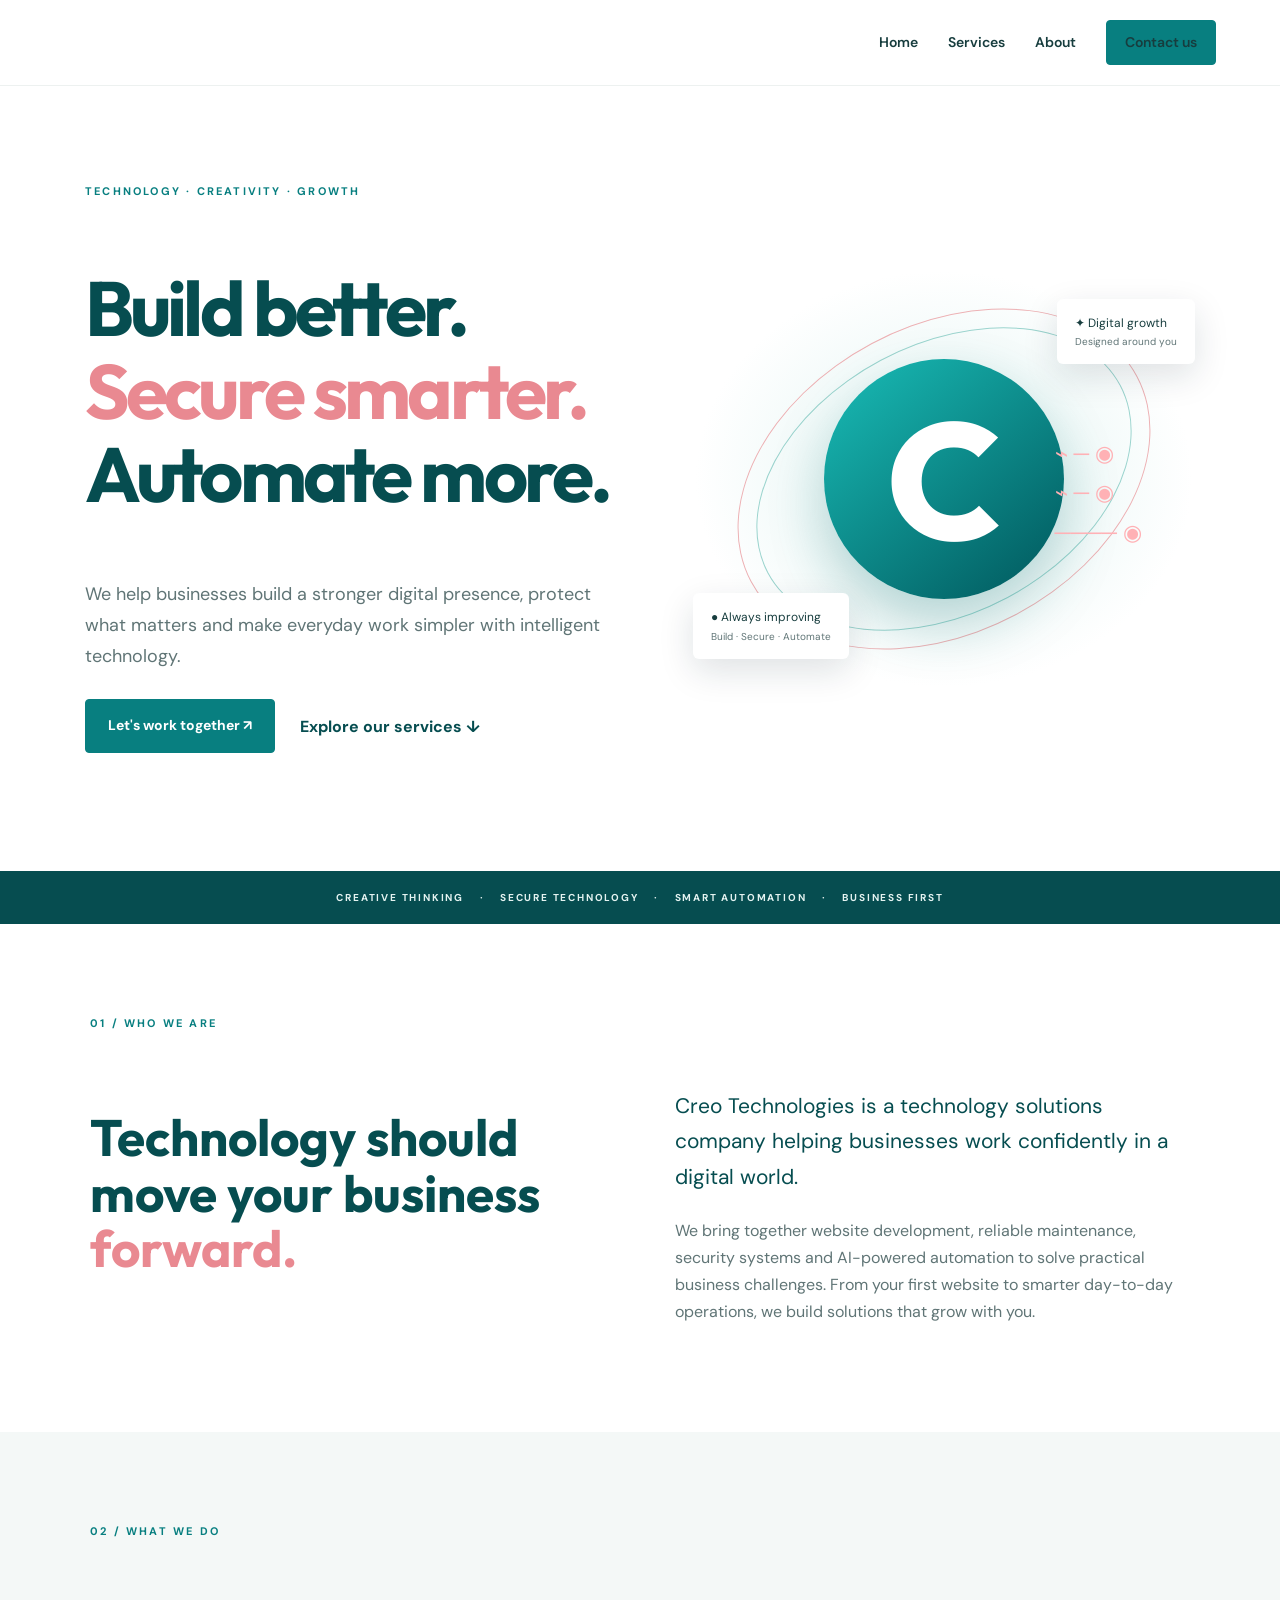
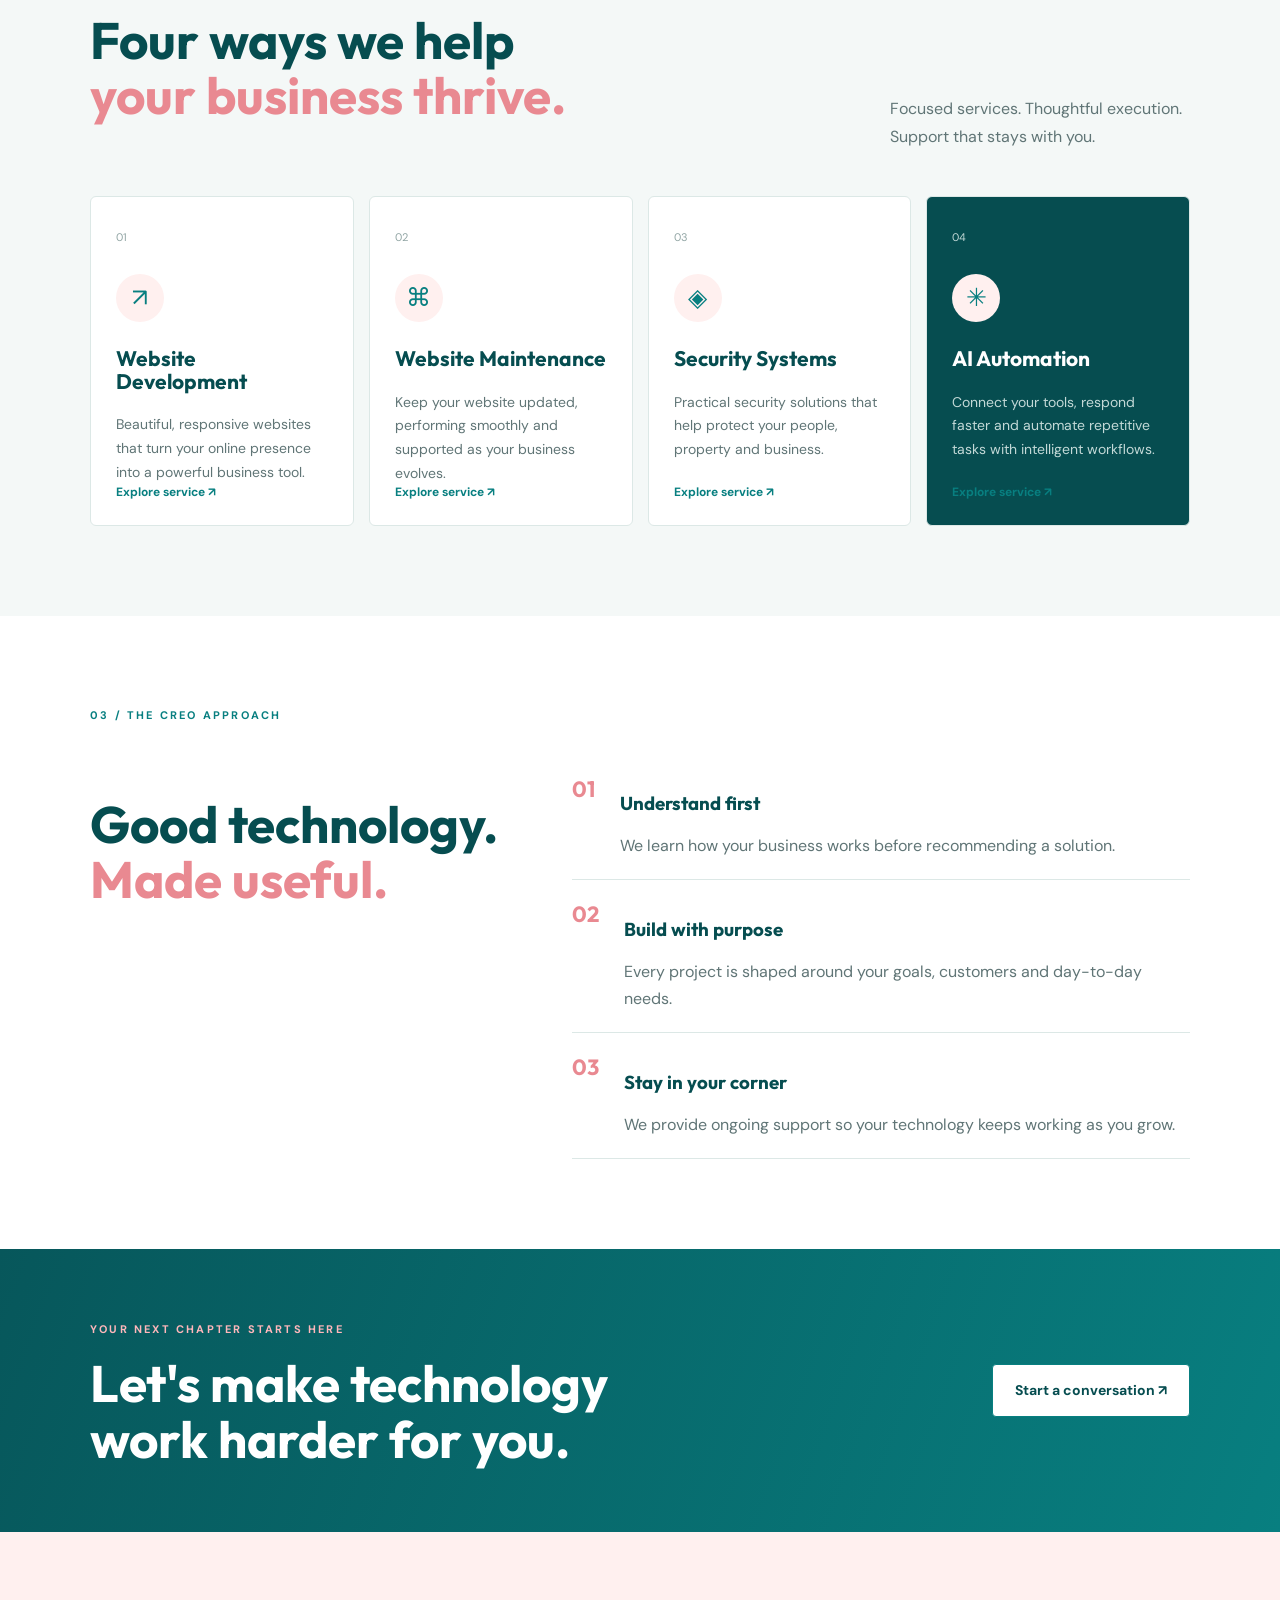
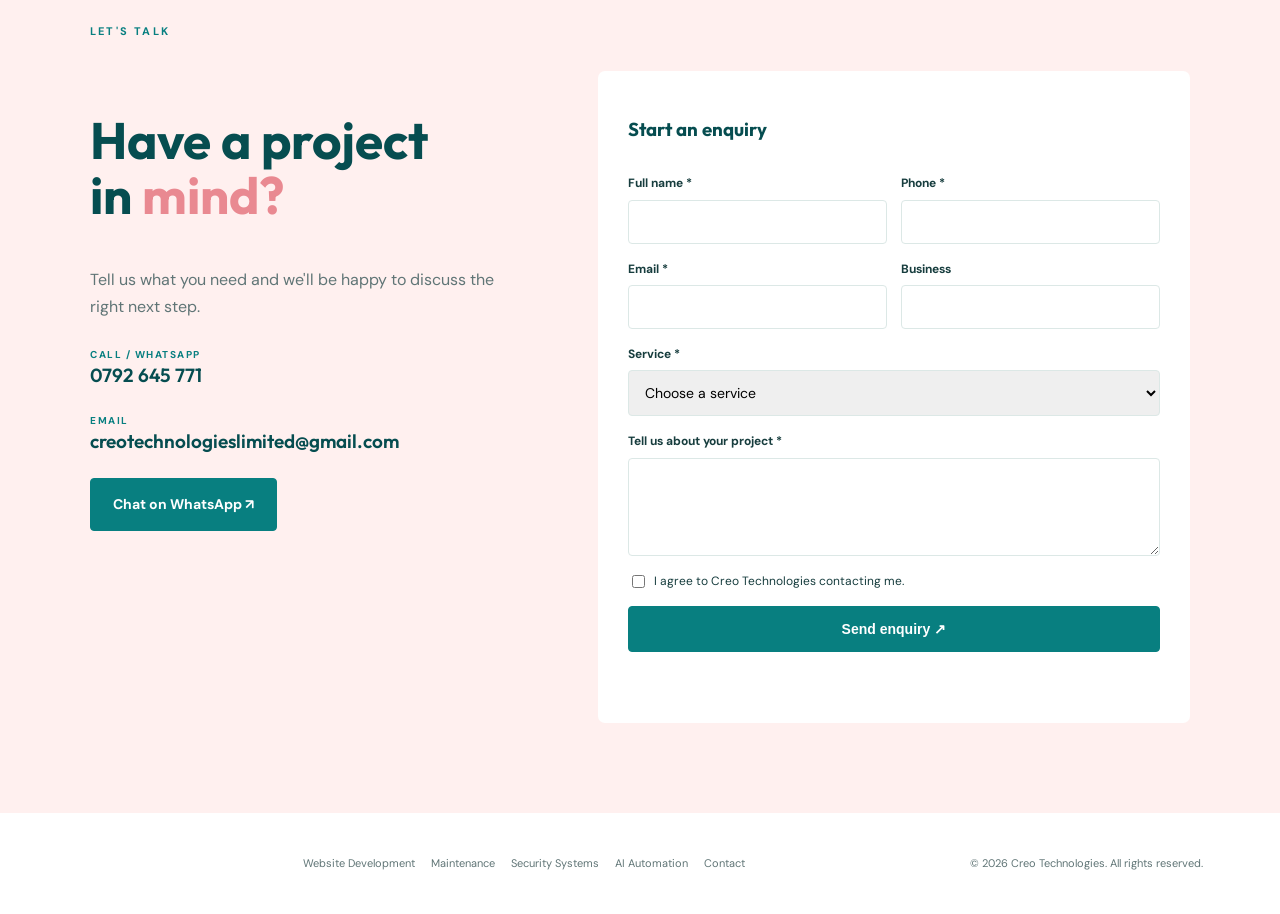
==== commit 2b067cf9: "Apply Creo logo to site header and footer" ====
--- a/index.html
+++ b/index.html
@@ -1 +1 @@
-<!doctype html><html lang="en"><head><meta charset="utf-8"><meta name="viewport" content="width=device-width,initial-scale=1"><title>Creo Technologies | Creo Technologies</title><meta name="description" content="Creo Technologies builds professional websites, provides ongoing maintenance, security systems and AI automation for growing businesses."><link rel="icon" type="image/svg+xml" href="images/favicon.svg"><link rel="preconnect" href="https://fonts.googleapis.com"><link rel="preconnect" href="https://fonts.gstatic.com" crossorigin><link href="https://fonts.googleapis.com/css2?family=DM+Sans:wght@400;500;600;700&family=Outfit:wght@400;500;600;700;800&display=swap" rel="stylesheet"><link rel="stylesheet" href="css/style.css"></head><body><header class="site-header"><a class="brand" href="index.html"><span class="brand-mark">C<span>›</span></span><span class="brand-name">CREO<small>TECHNOLOGIES</small></span></a><button class="menu-toggle" aria-label="Toggle navigation" aria-expanded="false">☰</button><nav class="nav-links"><a href="index.html">Home</a><a href="index.html#services">Services</a><a href="index.html#about">About</a><a href="index.html#contact" class="button button-small">Contact us</a></nav></header><main><section class="hero"><div class="hero-copy"><span class="eyebrow">TECHNOLOGY · CREATIVITY · GROWTH</span><h1>Build better.<br><em>Secure smarter.</em><br>Automate more.</h1><p>We help businesses build a stronger digital presence, protect what matters and make everyday work simpler with intelligent technology.</p><div class="hero-actions"><a class="button" href="#contact">Let's work together ↗</a><a class="text-link" href="#services">Explore our services ↓</a></div></div><div class="hero-art"><div class="orbit"></div><div class="art-core">C</div><div class="float-card float-top">✦ Digital growth<small>Designed around you</small></div><div class="float-card float-bottom">● Always improving<small>Build · Secure · Automate</small></div></div></section><div class="trust">CREATIVE THINKING　 ·　 SECURE TECHNOLOGY　 ·　 SMART AUTOMATION　 ·　 BUSINESS FIRST</div><section class="section" id="about"><div class="section-label">01 / WHO WE ARE</div><div class="intro-grid"><h2>Technology should move your business <em>forward.</em></h2><div><p class="large">Creo Technologies is a technology solutions company helping businesses work confidently in a digital world.</p><p>We bring together website development, reliable maintenance, security systems and AI-powered automation to solve practical business challenges. From your first website to smarter day-to-day operations, we build solutions that grow with you.</p></div></div></section><section class="section services" id="services"><div class="section-label">02 / WHAT WE DO</div><div class="section-head"><h2>Four ways we help<br><em>your business thrive.</em></h2><p>Focused services. Thoughtful execution. Support that stays with you.</p></div><div class="service-grid"><a class="service-card" href="website-development.html"><span class="num">01</span><div class="ico">↗</div><h3>Website Development</h3><p>Beautiful, responsive websites that turn your online presence into a powerful business tool.</p><b>Explore service ↗</b></a><a class="service-card" href="website-maintenance.html"><span class="num">02</span><div class="ico">⌘</div><h3>Website Maintenance</h3><p>Keep your website updated, performing smoothly and supported as your business evolves.</p><b>Explore service ↗</b></a><a class="service-card" href="security-systems.html"><span class="num">03</span><div class="ico">◈</div><h3>Security Systems</h3><p>Practical security solutions that help protect your people, property and business.</p><b>Explore service ↗</b></a><a class="service-card featured" href="ai-automation.html"><span class="num">04</span><div class="ico">✳</div><h3>AI Automation</h3><p>Connect your tools, respond faster and automate repetitive tasks with intelligent workflows.</p><b>Explore service ↗</b></a></div></section><section class="section"><div class="section-label">03 / THE CREO APPROACH</div><div class="approach-grid"><h2>Good technology.<br><em>Made useful.</em></h2><div><article><b>01</b><div><h3>Understand first</h3><p>We learn how your business works before recommending a solution.</p></div></article><article><b>02</b><div><h3>Build with purpose</h3><p>Every project is shaped around your goals, customers and day-to-day needs.</p></div></article><article><b>03</b><div><h3>Stay in your corner</h3><p>We provide ongoing support so your technology keeps working as you grow.</p></div></article></div></div></section><section class="band"><div><span class="eyebrow">YOUR NEXT CHAPTER STARTS HERE</span><h2>Let's make technology<br>work harder for you.</h2></div><a class="button light-button" href="#contact">Start a conversation ↗</a></section><section class="section contact" id="contact"><div class="section-label">LET'S TALK</div><div class="contact-grid"><div><h2>Have a project<br>in <em>mind?</em></h2><p>Tell us what you need and we'll be happy to discuss the right next step.</p><div class="contact-detail"><span>CALL / WHATSAPP</span><a href="tel:+254792645771">0792 645 771</a></div><div class="contact-detail"><span>EMAIL</span><a href="mailto:creotechnologieslimited@gmail.com">creotechnologieslimited@gmail.com</a></div><a class="button" href="https://wa.me/254792645771">Chat on WhatsApp ↗</a></div><form id="signup-form" class="contact-form"><h3>Start an enquiry</h3><div class="row"><label>Full name *<input name="name" required></label><label>Phone *<input name="phone" type="tel" required></label></div><div class="row"><label>Email *<input name="email" type="email" required></label><label>Business<input name="business"></label></div><label>Service *<select name="services" required><option value="">Choose a service</option><option>Website Development</option><option>Website Maintenance</option><option>Security Systems</option><option>AI Automation</option><option>Multiple services</option></select></label><label>Tell us about your project *<textarea name="message" rows="4" required></textarea></label><input class="hp" name="_gotcha" tabindex="-1"><label class="consent"><input type="checkbox" name="consent" required> I agree to Creo Technologies contacting me.</label><button class="button" type="submit">Send enquiry ↗</button><p class="status" id="form-status" role="status"></p></form></div></section></main><footer class="footer"><a class="footer-brand" href="index.html"><span class="brand-mark">C<span>›</span></span><span class="brand-name">CREO<small>TECHNOLOGIES</small></span></a><div class="footer-links"><a href="website-development.html">Website Development</a><a href="website-maintenance.html">Maintenance</a><a href="security-systems.html">Security Systems</a><a href="ai-automation.html">AI Automation</a><a href="index.html#contact">Contact</a></div><p>© <span id="year"></span> Creo Technologies. All rights reserved.</p></footer><script src="js/script.js"></script></body></html>+<!doctype html><html lang="en"><head><meta charset="utf-8"><meta name="viewport" content="width=device-width,initial-scale=1"><title>Creo Technologies | Creo Technologies</title><meta name="description" content="Creo Technologies builds professional websites, provides ongoing maintenance, security systems and AI automation for growing businesses."><link rel="icon" type="image/svg+xml" href="images/favicon.svg"><link rel="preconnect" href="https://fonts.googleapis.com"><link rel="preconnect" href="https://fonts.gstatic.com" crossorigin><link href="https://fonts.googleapis.com/css2?family=DM+Sans:wght@400;500;600;700&family=Outfit:wght@400;500;600;700;800&display=swap" rel="stylesheet"><link rel="stylesheet" href="css/style.css"></head><body><header class="site-header"><a class="brand" href="index.html"><img class="brand-logo" src="images/creo-logo.svg" alt="Creo Technologies"></a><button class="menu-toggle" aria-label="Toggle navigation" aria-expanded="false">☰</button><nav class="nav-links"><a href="index.html">Home</a><a href="index.html#services">Services</a><a href="index.html#about">About</a><a href="index.html#contact" class="button button-small">Contact us</a></nav></header><main><section class="hero"><div class="hero-copy"><span class="eyebrow">TECHNOLOGY · CREATIVITY · GROWTH</span><h1>Build better.<br><em>Secure smarter.</em><br>Automate more.</h1><p>We help businesses build a stronger digital presence, protect what matters and make everyday work simpler with intelligent technology.</p><div class="hero-actions"><a class="button" href="#contact">Let's work together ↗</a><a class="text-link" href="#services">Explore our services ↓</a></div></div><div class="hero-art"><div class="orbit"></div><div class="art-core">C</div><div class="float-card float-top">✦ Digital growth<small>Designed around you</small></div><div class="float-card float-bottom">● Always improving<small>Build · Secure · Automate</small></div></div></section><div class="trust">CREATIVE THINKING　 ·　 SECURE TECHNOLOGY　 ·　 SMART AUTOMATION　 ·　 BUSINESS FIRST</div><section class="section" id="about"><div class="section-label">01 / WHO WE ARE</div><div class="intro-grid"><h2>Technology should move your business <em>forward.</em></h2><div><p class="large">Creo Technologies is a technology solutions company helping businesses work confidently in a digital world.</p><p>We bring together website development, reliable maintenance, security systems and AI-powered automation to solve practical business challenges. From your first website to smarter day-to-day operations, we build solutions that grow with you.</p></div></div></section><section class="section services" id="services"><div class="section-label">02 / WHAT WE DO</div><div class="section-head"><h2>Four ways we help<br><em>your business thrive.</em></h2><p>Focused services. Thoughtful execution. Support that stays with you.</p></div><div class="service-grid"><a class="service-card" href="website-development.html"><span class="num">01</span><div class="ico">↗</div><h3>Website Development</h3><p>Beautiful, responsive websites that turn your online presence into a powerful business tool.</p><b>Explore service ↗</b></a><a class="service-card" href="website-maintenance.html"><span class="num">02</span><div class="ico">⌘</div><h3>Website Maintenance</h3><p>Keep your website updated, performing smoothly and supported as your business evolves.</p><b>Explore service ↗</b></a><a class="service-card" href="security-systems.html"><span class="num">03</span><div class="ico">◈</div><h3>Security Systems</h3><p>Practical security solutions that help protect your people, property and business.</p><b>Explore service ↗</b></a><a class="service-card featured" href="ai-automation.html"><span class="num">04</span><div class="ico">✳</div><h3>AI Automation</h3><p>Connect your tools, respond faster and automate repetitive tasks with intelligent workflows.</p><b>Explore service ↗</b></a></div></section><section class="section"><div class="section-label">03 / THE CREO APPROACH</div><div class="approach-grid"><h2>Good technology.<br><em>Made useful.</em></h2><div><article><b>01</b><div><h3>Understand first</h3><p>We learn how your business works before recommending a solution.</p></div></article><article><b>02</b><div><h3>Build with purpose</h3><p>Every project is shaped around your goals, customers and day-to-day needs.</p></div></article><article><b>03</b><div><h3>Stay in your corner</h3><p>We provide ongoing support so your technology keeps working as you grow.</p></div></article></div></div></section><section class="band"><div><span class="eyebrow">YOUR NEXT CHAPTER STARTS HERE</span><h2>Let's make technology<br>work harder for you.</h2></div><a class="button light-button" href="#contact">Start a conversation ↗</a></section><section class="section contact" id="contact"><div class="section-label">LET'S TALK</div><div class="contact-grid"><div><h2>Have a project<br>in <em>mind?</em></h2><p>Tell us what you need and we'll be happy to discuss the right next step.</p><div class="contact-detail"><span>CALL / WHATSAPP</span><a href="tel:+254792645771">0792 645 771</a></div><div class="contact-detail"><span>EMAIL</span><a href="mailto:creotechnologieslimited@gmail.com">creotechnologieslimited@gmail.com</a></div><a class="button" href="https://wa.me/254792645771">Chat on WhatsApp ↗</a></div><form id="signup-form" class="contact-form"><h3>Start an enquiry</h3><div class="row"><label>Full name *<input name="name" required></label><label>Phone *<input name="phone" type="tel" required></label></div><div class="row"><label>Email *<input name="email" type="email" required></label><label>Business<input name="business"></label></div><label>Service *<select name="services" required><option value="">Choose a service</option><option>Website Development</option><option>Website Maintenance</option><option>Security Systems</option><option>AI Automation</option><option>Multiple services</option></select></label><label>Tell us about your project *<textarea name="message" rows="4" required></textarea></label><input class="hp" name="_gotcha" tabindex="-1"><label class="consent"><input type="checkbox" name="consent" required> I agree to Creo Technologies contacting me.</label><button class="button" type="submit">Send enquiry ↗</button><p class="status" id="form-status" role="status"></p></form></div></section></main><footer class="footer"><a class="footer-brand" href="index.html"><img class="brand-logo" src="images/creo-logo.svg" alt="Creo Technologies"></a><div class="footer-links"><a href="website-development.html">Website Development</a><a href="website-maintenance.html">Maintenance</a><a href="security-systems.html">Security Systems</a><a href="ai-automation.html">AI Automation</a><a href="index.html#contact">Contact</a></div><p>© <span id="year"></span> Creo Technologies. All rights reserved.</p></footer><script src="js/script.js"></script></body></html>
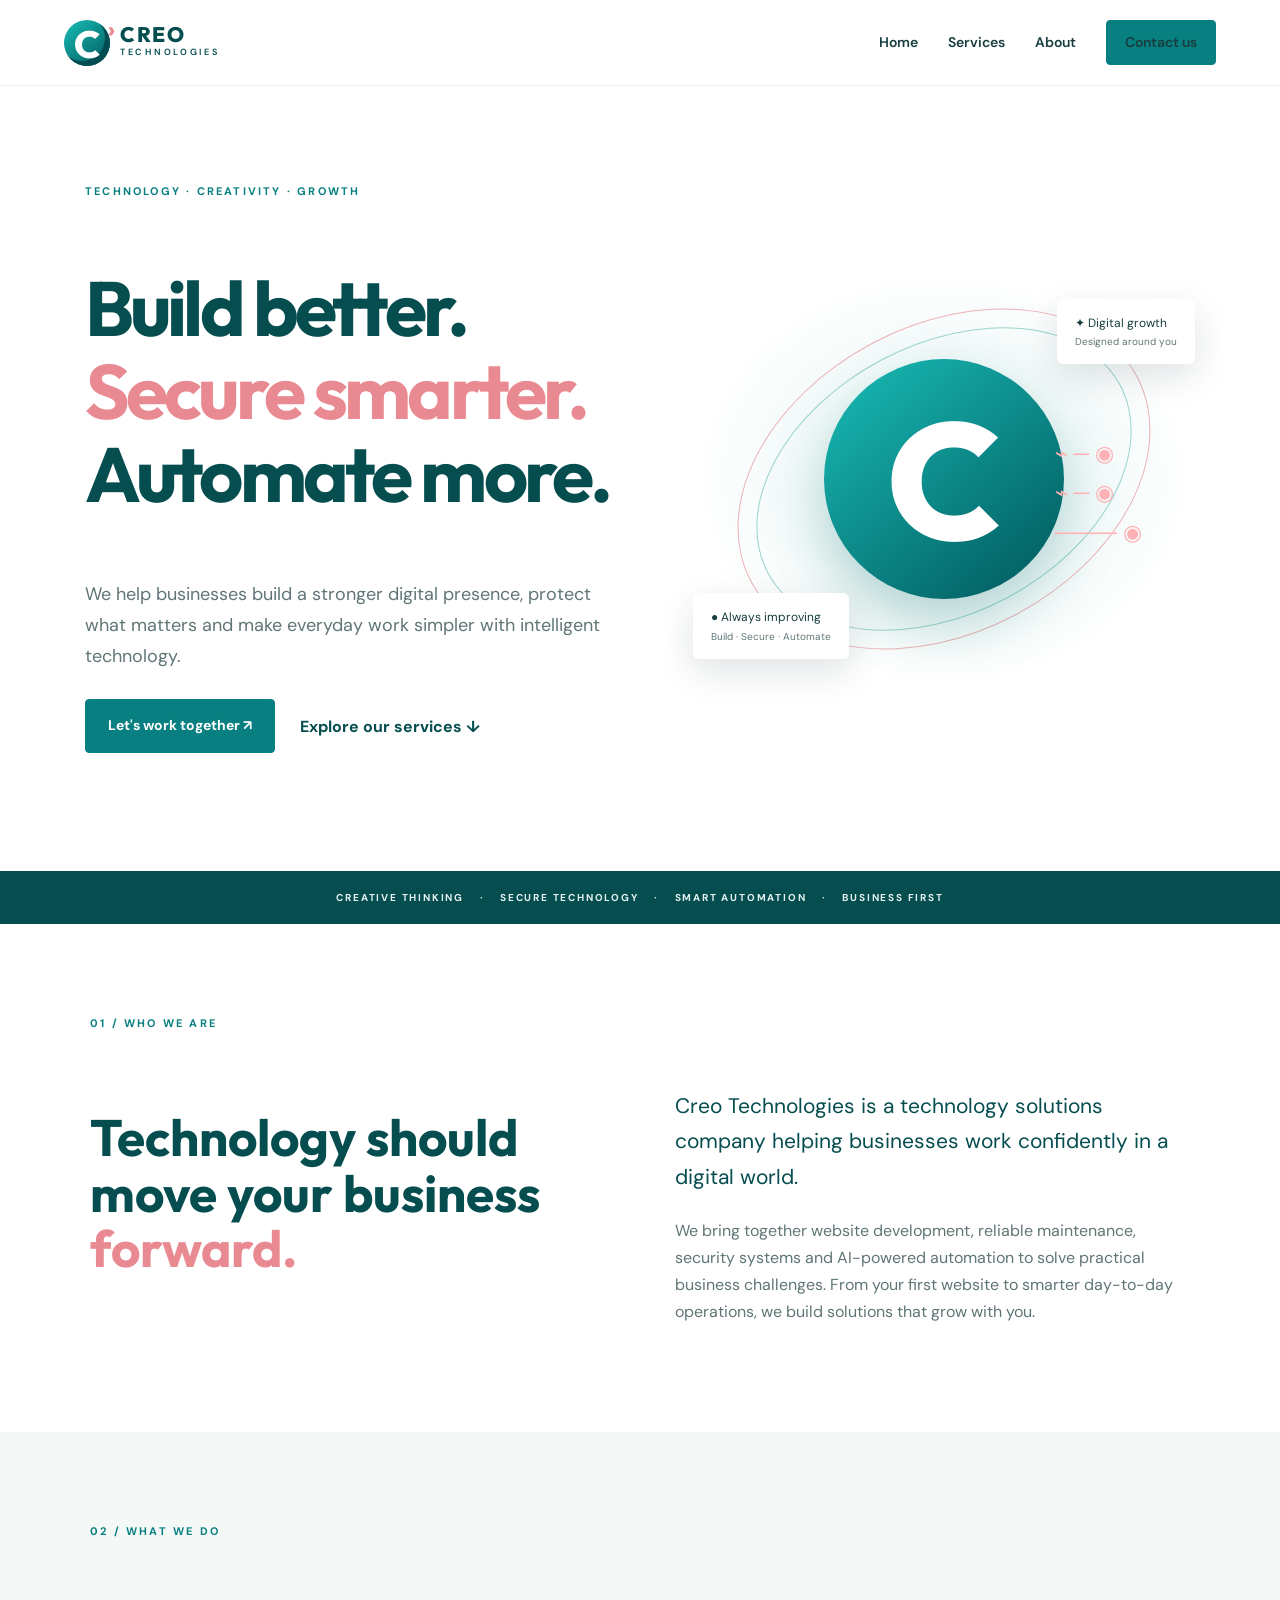
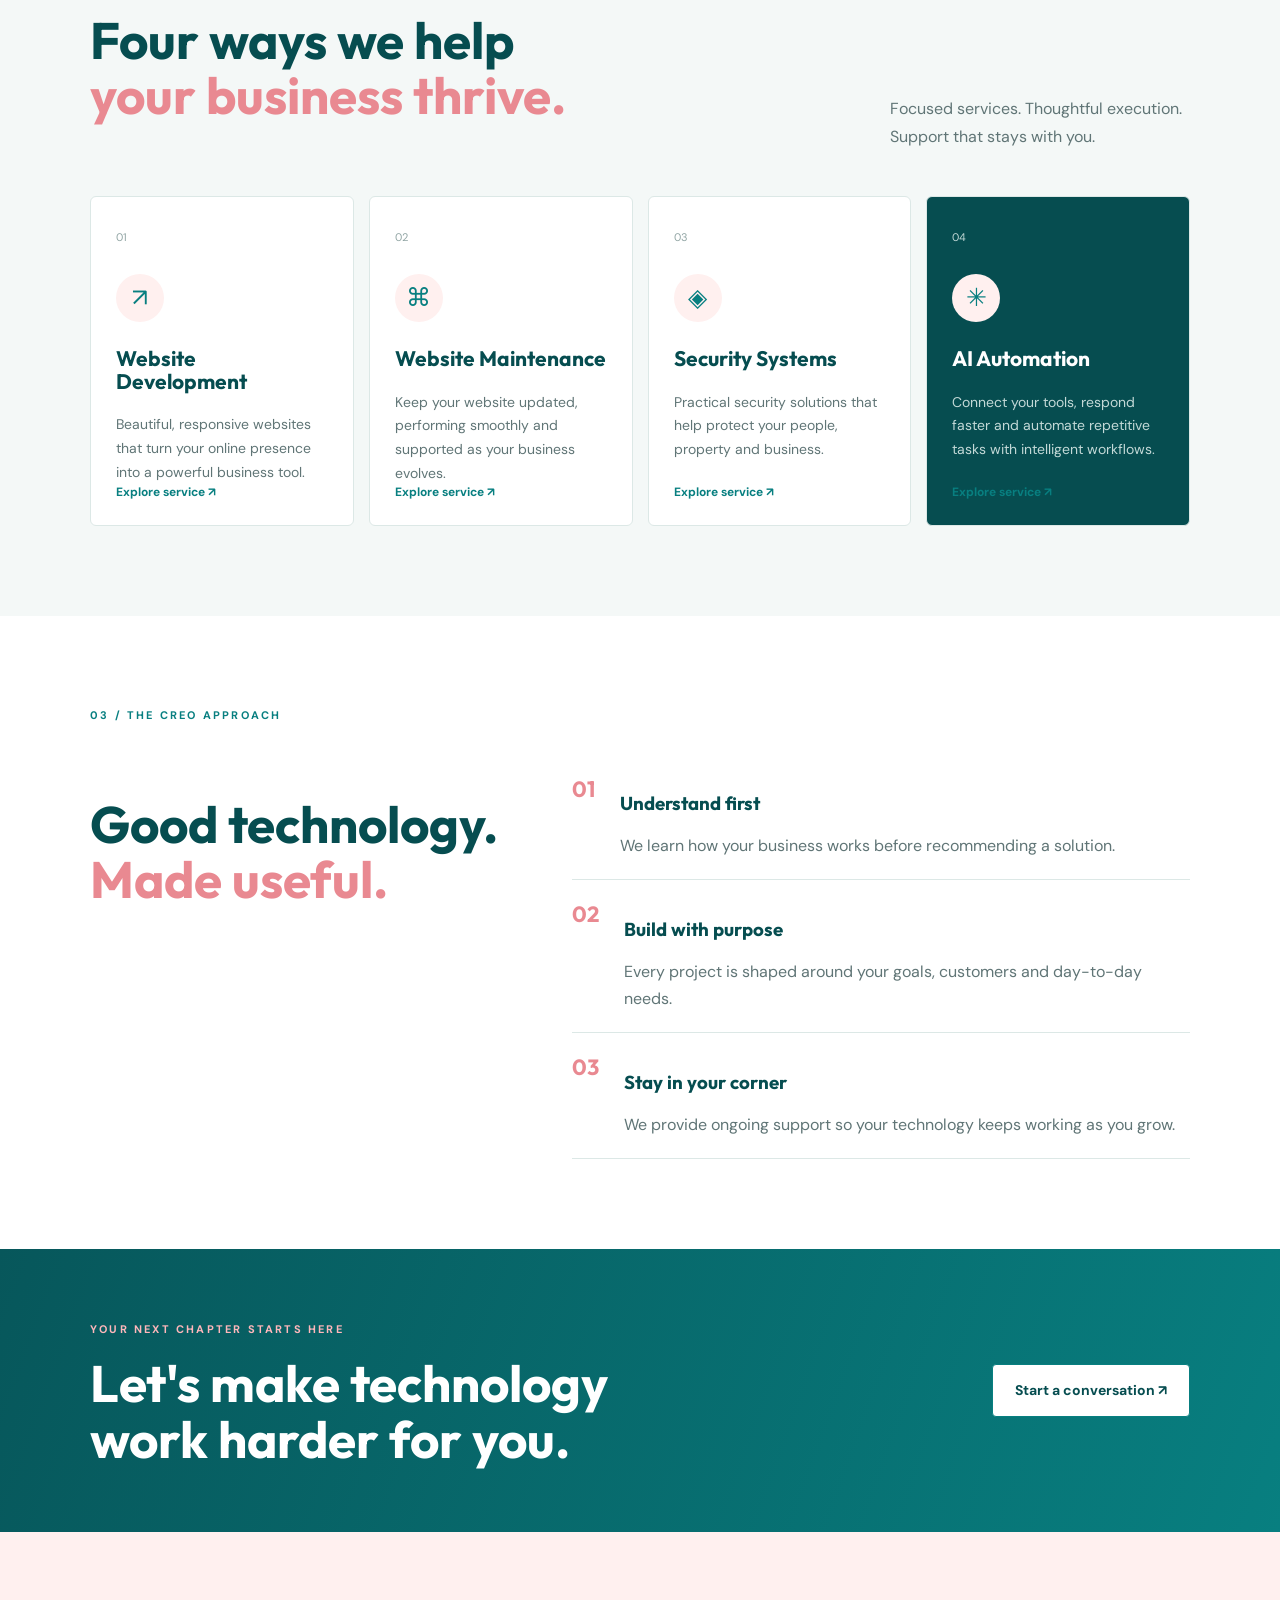
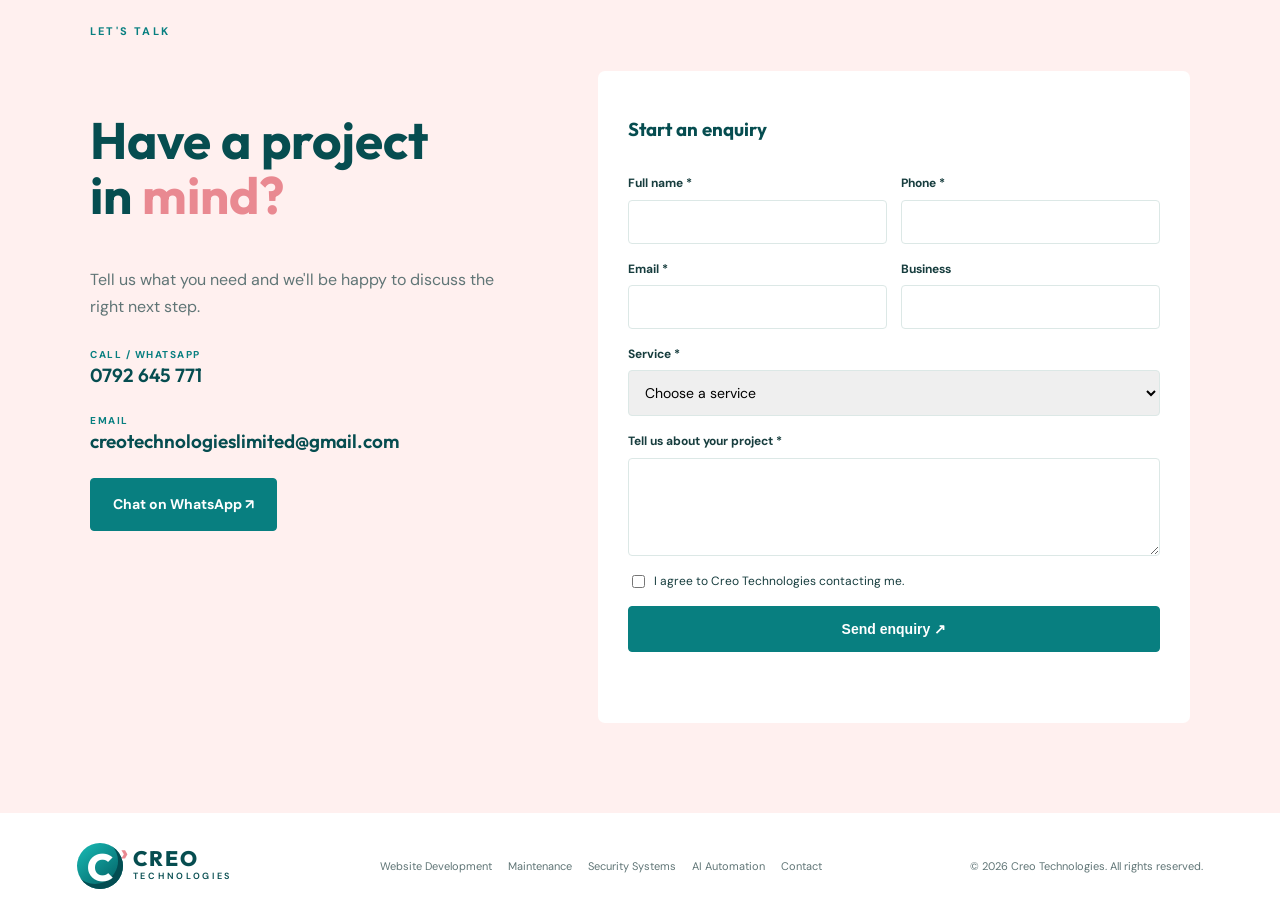
==== commit 2e354531: "Restore original CSS logo placeholders" ====
--- a/index.html
+++ b/index.html
@@ -1 +1 @@
-<!doctype html><html lang="en"><head><meta charset="utf-8"><meta name="viewport" content="width=device-width,initial-scale=1"><title>Creo Technologies | Creo Technologies</title><meta name="description" content="Creo Technologies builds professional websites, provides ongoing maintenance, security systems and AI automation for growing businesses."><link rel="icon" type="image/svg+xml" href="images/favicon.svg"><link rel="preconnect" href="https://fonts.googleapis.com"><link rel="preconnect" href="https://fonts.gstatic.com" crossorigin><link href="https://fonts.googleapis.com/css2?family=DM+Sans:wght@400;500;600;700&family=Outfit:wght@400;500;600;700;800&display=swap" rel="stylesheet"><link rel="stylesheet" href="css/style.css"></head><body><header class="site-header"><a class="brand" href="index.html"><img class="brand-logo" src="images/creo-logo.svg" alt="Creo Technologies"></a><button class="menu-toggle" aria-label="Toggle navigation" aria-expanded="false">☰</button><nav class="nav-links"><a href="index.html">Home</a><a href="index.html#services">Services</a><a href="index.html#about">About</a><a href="index.html#contact" class="button button-small">Contact us</a></nav></header><main><section class="hero"><div class="hero-copy"><span class="eyebrow">TECHNOLOGY · CREATIVITY · GROWTH</span><h1>Build better.<br><em>Secure smarter.</em><br>Automate more.</h1><p>We help businesses build a stronger digital presence, protect what matters and make everyday work simpler with intelligent technology.</p><div class="hero-actions"><a class="button" href="#contact">Let's work together ↗</a><a class="text-link" href="#services">Explore our services ↓</a></div></div><div class="hero-art"><div class="orbit"></div><div class="art-core">C</div><div class="float-card float-top">✦ Digital growth<small>Designed around you</small></div><div class="float-card float-bottom">● Always improving<small>Build · Secure · Automate</small></div></div></section><div class="trust">CREATIVE THINKING　 ·　 SECURE TECHNOLOGY　 ·　 SMART AUTOMATION　 ·　 BUSINESS FIRST</div><section class="section" id="about"><div class="section-label">01 / WHO WE ARE</div><div class="intro-grid"><h2>Technology should move your business <em>forward.</em></h2><div><p class="large">Creo Technologies is a technology solutions company helping businesses work confidently in a digital world.</p><p>We bring together website development, reliable maintenance, security systems and AI-powered automation to solve practical business challenges. From your first website to smarter day-to-day operations, we build solutions that grow with you.</p></div></div></section><section class="section services" id="services"><div class="section-label">02 / WHAT WE DO</div><div class="section-head"><h2>Four ways we help<br><em>your business thrive.</em></h2><p>Focused services. Thoughtful execution. Support that stays with you.</p></div><div class="service-grid"><a class="service-card" href="website-development.html"><span class="num">01</span><div class="ico">↗</div><h3>Website Development</h3><p>Beautiful, responsive websites that turn your online presence into a powerful business tool.</p><b>Explore service ↗</b></a><a class="service-card" href="website-maintenance.html"><span class="num">02</span><div class="ico">⌘</div><h3>Website Maintenance</h3><p>Keep your website updated, performing smoothly and supported as your business evolves.</p><b>Explore service ↗</b></a><a class="service-card" href="security-systems.html"><span class="num">03</span><div class="ico">◈</div><h3>Security Systems</h3><p>Practical security solutions that help protect your people, property and business.</p><b>Explore service ↗</b></a><a class="service-card featured" href="ai-automation.html"><span class="num">04</span><div class="ico">✳</div><h3>AI Automation</h3><p>Connect your tools, respond faster and automate repetitive tasks with intelligent workflows.</p><b>Explore service ↗</b></a></div></section><section class="section"><div class="section-label">03 / THE CREO APPROACH</div><div class="approach-grid"><h2>Good technology.<br><em>Made useful.</em></h2><div><article><b>01</b><div><h3>Understand first</h3><p>We learn how your business works before recommending a solution.</p></div></article><article><b>02</b><div><h3>Build with purpose</h3><p>Every project is shaped around your goals, customers and day-to-day needs.</p></div></article><article><b>03</b><div><h3>Stay in your corner</h3><p>We provide ongoing support so your technology keeps working as you grow.</p></div></article></div></div></section><section class="band"><div><span class="eyebrow">YOUR NEXT CHAPTER STARTS HERE</span><h2>Let's make technology<br>work harder for you.</h2></div><a class="button light-button" href="#contact">Start a conversation ↗</a></section><section class="section contact" id="contact"><div class="section-label">LET'S TALK</div><div class="contact-grid"><div><h2>Have a project<br>in <em>mind?</em></h2><p>Tell us what you need and we'll be happy to discuss the right next step.</p><div class="contact-detail"><span>CALL / WHATSAPP</span><a href="tel:+254792645771">0792 645 771</a></div><div class="contact-detail"><span>EMAIL</span><a href="mailto:creotechnologieslimited@gmail.com">creotechnologieslimited@gmail.com</a></div><a class="button" href="https://wa.me/254792645771">Chat on WhatsApp ↗</a></div><form id="signup-form" class="contact-form"><h3>Start an enquiry</h3><div class="row"><label>Full name *<input name="name" required></label><label>Phone *<input name="phone" type="tel" required></label></div><div class="row"><label>Email *<input name="email" type="email" required></label><label>Business<input name="business"></label></div><label>Service *<select name="services" required><option value="">Choose a service</option><option>Website Development</option><option>Website Maintenance</option><option>Security Systems</option><option>AI Automation</option><option>Multiple services</option></select></label><label>Tell us about your project *<textarea name="message" rows="4" required></textarea></label><input class="hp" name="_gotcha" tabindex="-1"><label class="consent"><input type="checkbox" name="consent" required> I agree to Creo Technologies contacting me.</label><button class="button" type="submit">Send enquiry ↗</button><p class="status" id="form-status" role="status"></p></form></div></section></main><footer class="footer"><a class="footer-brand" href="index.html"><img class="brand-logo" src="images/creo-logo.svg" alt="Creo Technologies"></a><div class="footer-links"><a href="website-development.html">Website Development</a><a href="website-maintenance.html">Maintenance</a><a href="security-systems.html">Security Systems</a><a href="ai-automation.html">AI Automation</a><a href="index.html#contact">Contact</a></div><p>© <span id="year"></span> Creo Technologies. All rights reserved.</p></footer><script src="js/script.js"></script></body></html>+<!doctype html><html lang="en"><head><meta charset="utf-8"><meta name="viewport" content="width=device-width,initial-scale=1"><title>Creo Technologies | Creo Technologies</title><meta name="description" content="Creo Technologies builds professional websites, provides ongoing maintenance, security systems and AI automation for growing businesses."><link rel="icon" type="image/svg+xml" href="images/favicon.svg"><link rel="preconnect" href="https://fonts.googleapis.com"><link rel="preconnect" href="https://fonts.gstatic.com" crossorigin><link href="https://fonts.googleapis.com/css2?family=DM+Sans:wght@400;500;600;700&family=Outfit:wght@400;500;600;700;800&display=swap" rel="stylesheet"><link rel="stylesheet" href="css/style.css"></head><body><header class="site-header"><a class="brand" href="index.html"><span class="brand-mark">C<span>›</span></span><span class="brand-name">CREO<small>TECHNOLOGIES</small></span></a><button class="menu-toggle" aria-label="Toggle navigation" aria-expanded="false">☰</button><nav class="nav-links"><a href="index.html">Home</a><a href="index.html#services">Services</a><a href="index.html#about">About</a><a href="index.html#contact" class="button button-small">Contact us</a></nav></header><main><section class="hero"><div class="hero-copy"><span class="eyebrow">TECHNOLOGY · CREATIVITY · GROWTH</span><h1>Build better.<br><em>Secure smarter.</em><br>Automate more.</h1><p>We help businesses build a stronger digital presence, protect what matters and make everyday work simpler with intelligent technology.</p><div class="hero-actions"><a class="button" href="#contact">Let's work together ↗</a><a class="text-link" href="#services">Explore our services ↓</a></div></div><div class="hero-art"><div class="orbit"></div><div class="art-core">C</div><div class="float-card float-top">✦ Digital growth<small>Designed around you</small></div><div class="float-card float-bottom">● Always improving<small>Build · Secure · Automate</small></div></div></section><div class="trust">CREATIVE THINKING　 ·　 SECURE TECHNOLOGY　 ·　 SMART AUTOMATION　 ·　 BUSINESS FIRST</div><section class="section" id="about"><div class="section-label">01 / WHO WE ARE</div><div class="intro-grid"><h2>Technology should move your business <em>forward.</em></h2><div><p class="large">Creo Technologies is a technology solutions company helping businesses work confidently in a digital world.</p><p>We bring together website development, reliable maintenance, security systems and AI-powered automation to solve practical business challenges. From your first website to smarter day-to-day operations, we build solutions that grow with you.</p></div></div></section><section class="section services" id="services"><div class="section-label">02 / WHAT WE DO</div><div class="section-head"><h2>Four ways we help<br><em>your business thrive.</em></h2><p>Focused services. Thoughtful execution. Support that stays with you.</p></div><div class="service-grid"><a class="service-card" href="website-development.html"><span class="num">01</span><div class="ico">↗</div><h3>Website Development</h3><p>Beautiful, responsive websites that turn your online presence into a powerful business tool.</p><b>Explore service ↗</b></a><a class="service-card" href="website-maintenance.html"><span class="num">02</span><div class="ico">⌘</div><h3>Website Maintenance</h3><p>Keep your website updated, performing smoothly and supported as your business evolves.</p><b>Explore service ↗</b></a><a class="service-card" href="security-systems.html"><span class="num">03</span><div class="ico">◈</div><h3>Security Systems</h3><p>Practical security solutions that help protect your people, property and business.</p><b>Explore service ↗</b></a><a class="service-card featured" href="ai-automation.html"><span class="num">04</span><div class="ico">✳</div><h3>AI Automation</h3><p>Connect your tools, respond faster and automate repetitive tasks with intelligent workflows.</p><b>Explore service ↗</b></a></div></section><section class="section"><div class="section-label">03 / THE CREO APPROACH</div><div class="approach-grid"><h2>Good technology.<br><em>Made useful.</em></h2><div><article><b>01</b><div><h3>Understand first</h3><p>We learn how your business works before recommending a solution.</p></div></article><article><b>02</b><div><h3>Build with purpose</h3><p>Every project is shaped around your goals, customers and day-to-day needs.</p></div></article><article><b>03</b><div><h3>Stay in your corner</h3><p>We provide ongoing support so your technology keeps working as you grow.</p></div></article></div></div></section><section class="band"><div><span class="eyebrow">YOUR NEXT CHAPTER STARTS HERE</span><h2>Let's make technology<br>work harder for you.</h2></div><a class="button light-button" href="#contact">Start a conversation ↗</a></section><section class="section contact" id="contact"><div class="section-label">LET'S TALK</div><div class="contact-grid"><div><h2>Have a project<br>in <em>mind?</em></h2><p>Tell us what you need and we'll be happy to discuss the right next step.</p><div class="contact-detail"><span>CALL / WHATSAPP</span><a href="tel:+254792645771">0792 645 771</a></div><div class="contact-detail"><span>EMAIL</span><a href="mailto:creotechnologieslimited@gmail.com">creotechnologieslimited@gmail.com</a></div><a class="button" href="https://wa.me/254792645771">Chat on WhatsApp ↗</a></div><form id="signup-form" class="contact-form"><h3>Start an enquiry</h3><div class="row"><label>Full name *<input name="name" required></label><label>Phone *<input name="phone" type="tel" required></label></div><div class="row"><label>Email *<input name="email" type="email" required></label><label>Business<input name="business"></label></div><label>Service *<select name="services" required><option value="">Choose a service</option><option>Website Development</option><option>Website Maintenance</option><option>Security Systems</option><option>AI Automation</option><option>Multiple services</option></select></label><label>Tell us about your project *<textarea name="message" rows="4" required></textarea></label><input class="hp" name="_gotcha" tabindex="-1"><label class="consent"><input type="checkbox" name="consent" required> I agree to Creo Technologies contacting me.</label><button class="button" type="submit">Send enquiry ↗</button><p class="status" id="form-status" role="status"></p></form></div></section></main><footer class="footer"><a class="footer-brand" href="index.html"><span class="brand-mark">C<span>›</span></span><span class="brand-name">CREO<small>TECHNOLOGIES</small></span></a><div class="footer-links"><a href="website-development.html">Website Development</a><a href="website-maintenance.html">Maintenance</a><a href="security-systems.html">Security Systems</a><a href="ai-automation.html">AI Automation</a><a href="index.html#contact">Contact</a></div><p>© <span id="year"></span> Creo Technologies. All rights reserved.</p></footer><script src="js/script.js"></script></body></html>
--- a/css/style.css
+++ b/css/style.css
@@ -1 +1 @@
-:root{--teal:#087f80;--deep:#064d50;--pink:#e98991;--pale:#fff0ef;--mist:#f4f8f7;--ink:#173d3e;--muted:#607576}*{box-sizing:border-box}html{scroll-behavior:smooth;scroll-padding-top:90px}body{margin:0;color:var(--ink);font:16px/1.7 'DM Sans',sans-serif}h1,h2,h3{font-family:Outfit,sans-serif;line-height:1.08;color:var(--deep)}h1{font-size:clamp(3rem,6vw,5.5rem);letter-spacing:-.05em}h2{font-size:clamp(2.2rem,4vw,3.8rem)}em{color:var(--pink);font-style:normal}.site-header{height:86px;padding:0 max(calc((100vw - 1160px)/2),5vw);display:flex;align-items:center;justify-content:space-between;position:sticky;top:0;background:#fff;z-index:10;border-bottom:1px solid #edf1f0}.brand,.footer-brand{display:flex;align-items:center;gap:10px;text-decoration:none;color:var(--deep)}.brand-mark{width:46px;height:46px;border-radius:50%;display:grid;place-items:center;background:linear-gradient(140deg,#19bdb7,#00565b);color:white;font:800 38px Outfit;box-shadow:inset -5px -5px #034d52;position:relative}.brand-mark span{position:absolute;right:-5px;top:-6px;color:var(--pink);font-size:23px}.brand-name{font:800 21px/.9 Outfit;letter-spacing:.08em}.brand-name small{display:block;font:600 9px/1.8 'DM Sans';letter-spacing:.3em}.nav-links{display:flex;align-items:center;gap:30px}.nav-links a{color:var(--ink);text-decoration:none;font-weight:600;font-size:14px}.menu-toggle{display:none;background:none;border:0;font-size:26px}.button{display:inline-block;padding:14px 22px;background:var(--teal);color:white;text-decoration:none;border:1px solid var(--teal);border-radius:4px;font-weight:700;font-size:14px;cursor:pointer}.button:hover{background:var(--deep)}.button-small{padding:10px 18px}.eyebrow,.section-label{font-size:11px;font-weight:700;letter-spacing:.2em;color:var(--teal)}.hero{max-width:1160px;margin:auto;padding:90px 25px;min-height:610px;display:grid;grid-template-columns:1fr .9fr;gap:50px;align-items:center}.hero-copy>p,.service-hero p{font-size:18px;color:var(--muted);max-width:540px}.hero-actions{display:flex;align-items:center;gap:25px;flex-wrap:wrap;margin:28px 0}.text-link{color:var(--deep);font-weight:700;text-decoration:none}.hero-art{height:420px;display:grid;place-items:center;position:relative;background:radial-gradient(ellipse,#dff3f1,transparent 70%)}.art-core{width:240px;height:240px;border-radius:50%;background:linear-gradient(140deg,#19bdb7,#00565b);display:flex;align-items:center;justify-content:center;color:#fff;font:800 165px Outfit;box-shadow:0 25px 55px #0a6c6b44;position:relative}.art-core:after{content:'⌁ ─ ◉\A⌁ ─ ◉\A──── ◉';white-space:pre;font:22px/1.8 'DM Sans';color:#ffb1b5;position:absolute;right:-78px;top:75px}.orbit{position:absolute;width:400px;height:270px;border:1px solid #9bd4ce;border-radius:50%;transform:rotate(-28deg)}.orbit:after{content:'';position:absolute;inset:-20px;border:1px solid #edb1b4;border-radius:50%}.float-card{position:absolute;background:white;padding:14px 18px;box-shadow:0 12px 35px #1232;border-radius:6px;font-size:12px}.float-card small{display:block;color:var(--muted)}.float-top{top:30px;right:0}.float-bottom{bottom:30px;left:0}.trust{background:var(--deep);color:#e4f3f1;padding:18px;display:flex;justify-content:center;gap:35px;flex-wrap:wrap;font-size:10px;letter-spacing:.18em;font-weight:700}.section{padding:90px max(calc((100vw - 1100px)/2),6vw)}.intro-grid{display:grid;grid-template-columns:1fr 1fr;gap:70px;margin-top:35px}.intro-grid p{color:var(--muted)}.large{font-size:21px;color:var(--deep)!important}.services{background:var(--mist)}.section-head{display:flex;align-items:end;justify-content:space-between;margin:30px 0}.section-head p{max-width:300px;color:var(--muted)}.service-grid{display:grid;grid-template-columns:repeat(4,1fr);gap:15px}.service-card{background:white;padding:25px;min-height:300px;text-decoration:none;color:var(--ink);border:1px solid #dce8e6;border-radius:6px;position:relative;transition:.2s}.service-card:hover{transform:translateY(-6px);border-color:var(--pink);box-shadow:0 15px 35px #1232}.service-card .num{font-size:11px;color:#91a5a4}.service-card .ico{display:grid;place-items:center;width:48px;height:48px;border-radius:50%;background:var(--pale);color:var(--teal);font-size:25px;margin:25px 0}.service-card h3{font-size:21px}.service-card p{font-size:14px;color:var(--muted)}.service-card b{position:absolute;bottom:22px;color:var(--teal);font-size:12px}.service-card.featured{background:var(--deep);color:white}.featured h3{color:white}.featured p,.featured .num{color:#c3d9d7}.approach-grid{display:grid;grid-template-columns:.8fr 1.2fr;gap:70px;margin-top:30px}.approach-grid article{display:flex;gap:25px;padding:20px 0;border-bottom:1px solid #dce8e6}.approach-grid article>b{color:var(--pink);font:700 22px Outfit}.approach-grid p{margin:0;color:var(--muted)}.band{padding:65px max(calc((100vw - 1100px)/2),6vw);background:linear-gradient(110deg,#07575b,#087f80);display:flex;align-items:center;justify-content:space-between;gap:30px}.band h2{color:white;margin:15px 0 0}.band .eyebrow{color:#ffb7bb}.light-button{background:white;color:var(--deep)}.contact{background:var(--pale)}.contact-grid{display:grid;grid-template-columns:.85fr 1.15fr;gap:70px;margin-top:30px}.contact-grid p{color:var(--muted)}.contact-detail{display:grid;margin:25px 0}.contact-detail span{font-size:10px;letter-spacing:.15em;color:var(--teal);font-weight:700}.contact-detail a{font:600 19px Outfit;color:var(--deep);text-decoration:none}.contact-form{background:white;padding:30px;border-radius:7px;display:grid;gap:15px}.contact-form label{display:grid;gap:6px;font-size:12px;font-weight:700}.contact-form input,.contact-form select,.contact-form textarea{padding:12px;border:1px solid #dce8e6;border-radius:4px;font:14px 'DM Sans';width:100%}.row{display:grid;grid-template-columns:1fr 1fr;gap:14px}.consent{display:flex!important;align-items:center;font-weight:400!important}.consent input{width:auto}.hp{position:absolute;left:-9999px}.status{font-size:13px}.footer{padding:30px 6vw;display:flex;align-items:center;justify-content:space-between;gap:20px;flex-wrap:wrap}.footer-links{display:flex;gap:16px;flex-wrap:wrap}.footer-links a,.footer p{font-size:11px;color:var(--muted);text-decoration:none}.service-hero{padding:65px max(calc((100vw - 1100px)/2),6vw);background:linear-gradient(115deg,#f3faf8,#fff 58%,#fff0ef)}.service-hero-grid{display:grid;grid-template-columns:1.1fr .9fr;gap:50px;align-items:center;margin-top:30px}.service-hero h1{font-size:clamp(3rem,5vw,5rem)}.service-visual{height:330px;border-radius:45% 55% 40% 60%;background:radial-gradient(circle at 30% 30%,#19b8b1,#07585e 70%);display:grid;place-items:center;position:relative;color:white;font:800 150px Outfit;box-shadow:0 25px 60px #07585e24}.service-visual:after{content:'BUILD · SECURE · AUTOMATE';position:absolute;bottom:30px;font:10px 'DM Sans';letter-spacing:.25em;color:#ffe2e2}.detail-grid{display:grid;grid-template-columns:repeat(4,1fr);gap:15px;margin-top:45px}.detail-card{padding:23px;background:var(--mist);border-top:3px solid var(--teal)}.detail-card span{color:var(--pink);font-size:11px;font-weight:700}.detail-card h3{margin:18px 0 8px}.detail-card p{font-size:13px;color:var(--muted)}.process{background:var(--deep);color:white}.process h2{color:white;margin:30px 0}.process-grid{display:grid;grid-template-columns:repeat(4,1fr);gap:20px}.process-grid article{border-top:1px solid #4c8584;padding-top:20px}.process-grid b{font:700 26px Outfit;color:#f4a2a7}.process-grid p{color:#e0eeec}.process-note{color:#bdd7d4;max-width:750px;margin-top:30px}.faq{background:var(--mist)}details{padding:18px 0;border-bottom:1px solid #dce8e6}summary{font:600 17px Outfit;color:var(--deep);cursor:pointer}details p{color:var(--muted)}@media(max-width:900px){.service-grid,.detail-grid{grid-template-columns:repeat(2,1fr)}.section{padding-top:70px;padding-bottom:70px}}@media(max-width:680px){.site-header{height:70px;padding:0 18px}.menu-toggle{display:block}.nav-links{display:none;position:absolute;top:70px;left:0;right:0;background:white;padding:20px;flex-direction:column;align-items:stretch}.nav-links.open{display:flex}.hero{grid-template-columns:1fr;padding:60px 23px 40px}.hero-art{height:320px}.art-core{width:180px;height:180px;font-size:130px}.art-core:after{font-size:17px;right:-60px}.orbit{width:300px;height:200px}.section{padding:65px 23px}.intro-grid,.approach-grid,.contact-grid,.service-hero-grid{grid-template-columns:1fr;gap:25px}.section-head{display:block}.service-grid,.detail-grid,.process-grid{grid-template-columns:1fr}.service-card{min-height:260px}.band{padding:50px 23px;flex-direction:column;align-items:flex-start}.row{grid-template-columns:1fr}.contact-form{padding:20px}.footer{justify-content:center;text-align:center}.footer-links{justify-content:center}.service-hero{padding:45px 23px}.service-visual{height:260px}.process-grid{gap:10px}}+:root{--teal:#087f80;--deep:#064d50;--pink:#e98991;--pale:#fff0ef;--mist:#f4f8f7;--ink:#173d3e;--muted:#607576}*{box-sizing:border-box}html{scroll-behavior:smooth;scroll-padding-top:90px}body{margin:0;color:var(--ink);font:16px/1.7 'DM Sans',sans-serif}h1,h2,h3{font-family:Outfit,sans-serif;line-height:1.08;color:var(--deep)}h1{font-size:clamp(3rem,6vw,5.5rem);letter-spacing:-.05em}h2{font-size:clamp(2.2rem,4vw,3.8rem)}em{color:var(--pink);font-style:normal}.site-header{height:86px;padding:0 max(calc((100vw - 1160px)/2),5vw);display:flex;align-items:center;justify-content:space-between;position:sticky;top:0;background:#fff;z-index:10;border-bottom:1px solid #edf1f0}.brand,.footer-brand{display:flex;align-items:center;gap:10px;text-decoration:none;color:var(--deep)}.brand-logo{display:block;width:220px;max-width:42vw;height:auto}.footer-brand .brand-logo{width:205px;max-width:65vw}.brand-mark{width:46px;height:46px;border-radius:50%;display:grid;place-items:center;background:linear-gradient(140deg,#19bdb7,#00565b);color:white;font:800 38px Outfit;box-shadow:inset -5px -5px #034d52;position:relative}.brand-mark span{position:absolute;right:-5px;top:-6px;color:var(--pink);font-size:23px}.brand-name{font:800 21px/.9 Outfit;letter-spacing:.08em}.brand-name small{display:block;font:600 9px/1.8 'DM Sans';letter-spacing:.3em}.nav-links{display:flex;align-items:center;gap:30px}.nav-links a{color:var(--ink);text-decoration:none;font-weight:600;font-size:14px}.menu-toggle{display:none;background:none;border:0;font-size:26px}.button{display:inline-block;padding:14px 22px;background:var(--teal);color:white;text-decoration:none;border:1px solid var(--teal);border-radius:4px;font-weight:700;font-size:14px;cursor:pointer}.button:hover{background:var(--deep)}.button-small{padding:10px 18px}.eyebrow,.section-label{font-size:11px;font-weight:700;letter-spacing:.2em;color:var(--teal)}.hero{max-width:1160px;margin:auto;padding:90px 25px;min-height:610px;display:grid;grid-template-columns:1fr .9fr;gap:50px;align-items:center}.hero-copy>p,.service-hero p{font-size:18px;color:var(--muted);max-width:540px}.hero-actions{display:flex;align-items:center;gap:25px;flex-wrap:wrap;margin:28px 0}.text-link{color:var(--deep);font-weight:700;text-decoration:none}.hero-art{height:420px;display:grid;place-items:center;position:relative;background:radial-gradient(ellipse,#dff3f1,transparent 70%)}.art-core{width:240px;height:240px;border-radius:50%;background:linear-gradient(140deg,#19bdb7,#00565b);display:flex;align-items:center;justify-content:center;color:#fff;font:800 165px Outfit;box-shadow:0 25px 55px #0a6c6b44;position:relative}.art-core:after{content:'⌁ ─ ◉\A⌁ ─ ◉\A──── ◉';white-space:pre;font:22px/1.8 'DM Sans';color:#ffb1b5;position:absolute;right:-78px;top:75px}.orbit{position:absolute;width:400px;height:270px;border:1px solid #9bd4ce;border-radius:50%;transform:rotate(-28deg)}.orbit:after{content:'';position:absolute;inset:-20px;border:1px solid #edb1b4;border-radius:50%}.float-card{position:absolute;background:white;padding:14px 18px;box-shadow:0 12px 35px #1232;border-radius:6px;font-size:12px}.float-card small{display:block;color:var(--muted)}.float-top{top:30px;right:0}.float-bottom{bottom:30px;left:0}.trust{background:var(--deep);color:#e4f3f1;padding:18px;display:flex;justify-content:center;gap:35px;flex-wrap:wrap;font-size:10px;letter-spacing:.18em;font-weight:700}.section{padding:90px max(calc((100vw - 1100px)/2),6vw)}.intro-grid{display:grid;grid-template-columns:1fr 1fr;gap:70px;margin-top:35px}.intro-grid p{color:var(--muted)}.large{font-size:21px;color:var(--deep)!important}.services{background:var(--mist)}.section-head{display:flex;align-items:end;justify-content:space-between;margin:30px 0}.section-head p{max-width:300px;color:var(--muted)}.service-grid{display:grid;grid-template-columns:repeat(4,1fr);gap:15px}.service-card{background:white;padding:25px;min-height:300px;text-decoration:none;color:var(--ink);border:1px solid #dce8e6;border-radius:6px;position:relative;transition:.2s}.service-card:hover{transform:translateY(-6px);border-color:var(--pink);box-shadow:0 15px 35px #1232}.service-card .num{font-size:11px;color:#91a5a4}.service-card .ico{display:grid;place-items:center;width:48px;height:48px;border-radius:50%;background:var(--pale);color:var(--teal);font-size:25px;margin:25px 0}.service-card h3{font-size:21px}.service-card p{font-size:14px;color:var(--muted)}.service-card b{position:absolute;bottom:22px;color:var(--teal);font-size:12px}.service-card.featured{background:var(--deep);color:white}.featured h3{color:white}.featured p,.featured .num{color:#c3d9d7}.approach-grid{display:grid;grid-template-columns:.8fr 1.2fr;gap:70px;margin-top:30px}.approach-grid article{display:flex;gap:25px;padding:20px 0;border-bottom:1px solid #dce8e6}.approach-grid article>b{color:var(--pink);font:700 22px Outfit}.approach-grid p{margin:0;color:var(--muted)}.band{padding:65px max(calc((100vw - 1100px)/2),6vw);background:linear-gradient(110deg,#07575b,#087f80);display:flex;align-items:center;justify-content:space-between;gap:30px}.band h2{color:white;margin:15px 0 0}.band .eyebrow{color:#ffb7bb}.light-button{background:white;color:var(--deep)}.contact{background:var(--pale)}.contact-grid{display:grid;grid-template-columns:.85fr 1.15fr;gap:70px;margin-top:30px}.contact-grid p{color:var(--muted)}.contact-detail{display:grid;margin:25px 0}.contact-detail span{font-size:10px;letter-spacing:.15em;color:var(--teal);font-weight:700}.contact-detail a{font:600 19px Outfit;color:var(--deep);text-decoration:none}.contact-form{background:white;padding:30px;border-radius:7px;display:grid;gap:15px}.contact-form label{display:grid;gap:6px;font-size:12px;font-weight:700}.contact-form input,.contact-form select,.contact-form textarea{padding:12px;border:1px solid #dce8e6;border-radius:4px;font:14px 'DM Sans';width:100%}.row{display:grid;grid-template-columns:1fr 1fr;gap:14px}.consent{display:flex!important;align-items:center;font-weight:400!important}.consent input{width:auto}.hp{position:absolute;left:-9999px}.status{font-size:13px}.footer{padding:30px 6vw;display:flex;align-items:center;justify-content:space-between;gap:20px;flex-wrap:wrap}.footer-links{display:flex;gap:16px;flex-wrap:wrap}.footer-links a,.footer p{font-size:11px;color:var(--muted);text-decoration:none}.service-hero{padding:65px max(calc((100vw - 1100px)/2),6vw);background:linear-gradient(115deg,#f3faf8,#fff 58%,#fff0ef)}.service-hero-grid{display:grid;grid-template-columns:1.1fr .9fr;gap:50px;align-items:center;margin-top:30px}.service-hero h1{font-size:clamp(3rem,5vw,5rem)}.service-visual{height:330px;border-radius:45% 55% 40% 60%;background:radial-gradient(circle at 30% 30%,#19b8b1,#07585e 70%);display:grid;place-items:center;position:relative;color:white;font:800 150px Outfit;box-shadow:0 25px 60px #07585e24}.service-visual:after{content:'BUILD · SECURE · AUTOMATE';position:absolute;bottom:30px;font:10px 'DM Sans';letter-spacing:.25em;color:#ffe2e2}.detail-grid{display:grid;grid-template-columns:repeat(4,1fr);gap:15px;margin-top:45px}.detail-card{padding:23px;background:var(--mist);border-top:3px solid var(--teal)}.detail-card span{color:var(--pink);font-size:11px;font-weight:700}.detail-card h3{margin:18px 0 8px}.detail-card p{font-size:13px;color:var(--muted)}.process{background:var(--deep);color:white}.process h2{color:white;margin:30px 0}.process-grid{display:grid;grid-template-columns:repeat(4,1fr);gap:20px}.process-grid article{border-top:1px solid #4c8584;padding-top:20px}.process-grid b{font:700 26px Outfit;color:#f4a2a7}.process-grid p{color:#e0eeec}.process-note{color:#bdd7d4;max-width:750px;margin-top:30px}.faq{background:var(--mist)}details{padding:18px 0;border-bottom:1px solid #dce8e6}summary{font:600 17px Outfit;color:var(--deep);cursor:pointer}details p{color:var(--muted)}@media(max-width:900px){.service-grid,.detail-grid{grid-template-columns:repeat(2,1fr)}.section{padding-top:70px;padding-bottom:70px}}@media(max-width:680px){.brand-logo{width:175px}.footer-brand .brand-logo{width:190px}.site-header{height:70px;padding:0 18px}.menu-toggle{display:block}.nav-links{display:none;position:absolute;top:70px;left:0;right:0;background:white;padding:20px;flex-direction:column;align-items:stretch}.nav-links.open{display:flex}.hero{grid-template-columns:1fr;padding:60px 23px 40px}.hero-art{height:320px}.art-core{width:180px;height:180px;font-size:130px}.art-core:after{font-size:17px;right:-60px}.orbit{width:300px;height:200px}.section{padding:65px 23px}.intro-grid,.approach-grid,.contact-grid,.service-hero-grid{grid-template-columns:1fr;gap:25px}.section-head{display:block}.service-grid,.detail-grid,.process-grid{grid-template-columns:1fr}.service-card{min-height:260px}.band{padding:50px 23px;flex-direction:column;align-items:flex-start}.row{grid-template-columns:1fr}.contact-form{padding:20px}.footer{justify-content:center;text-align:center}.footer-links{justify-content:center}.service-hero{padding:45px 23px}.service-visual{height:260px}.process-grid{gap:10px}}
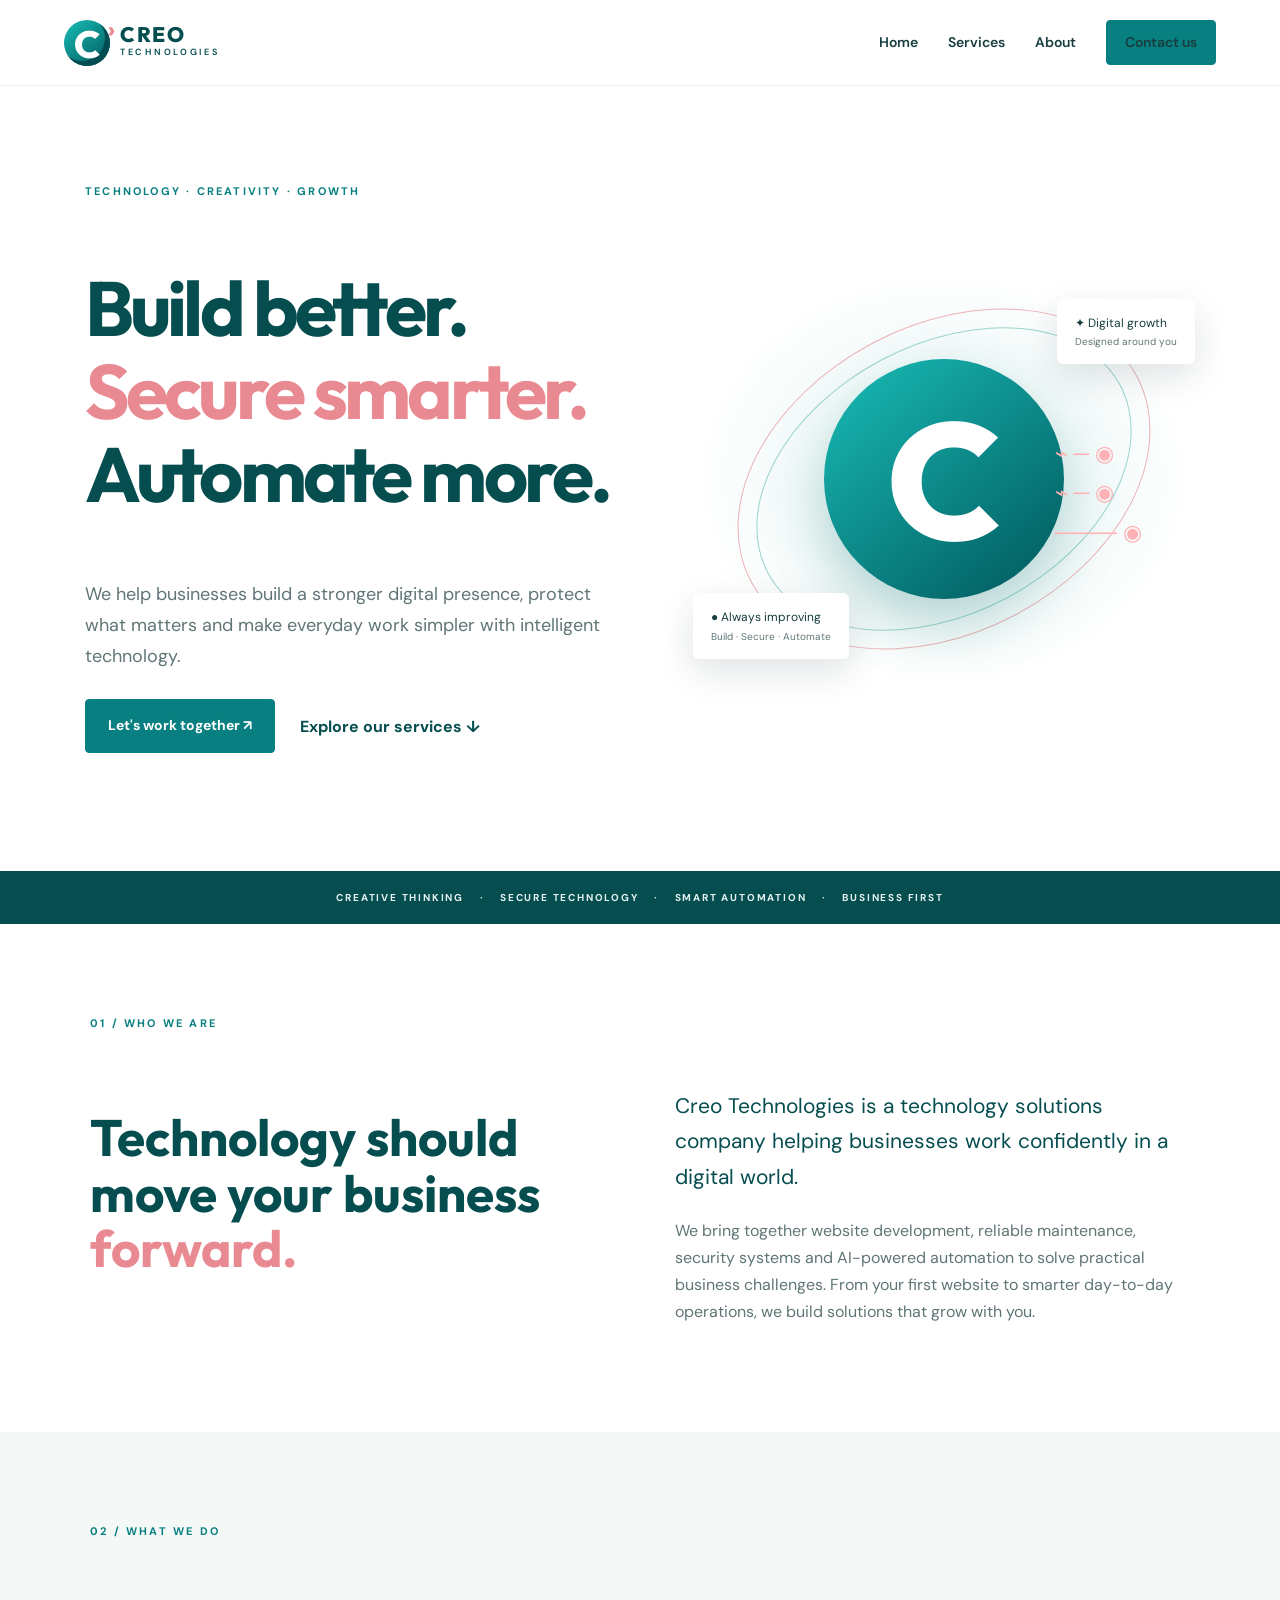
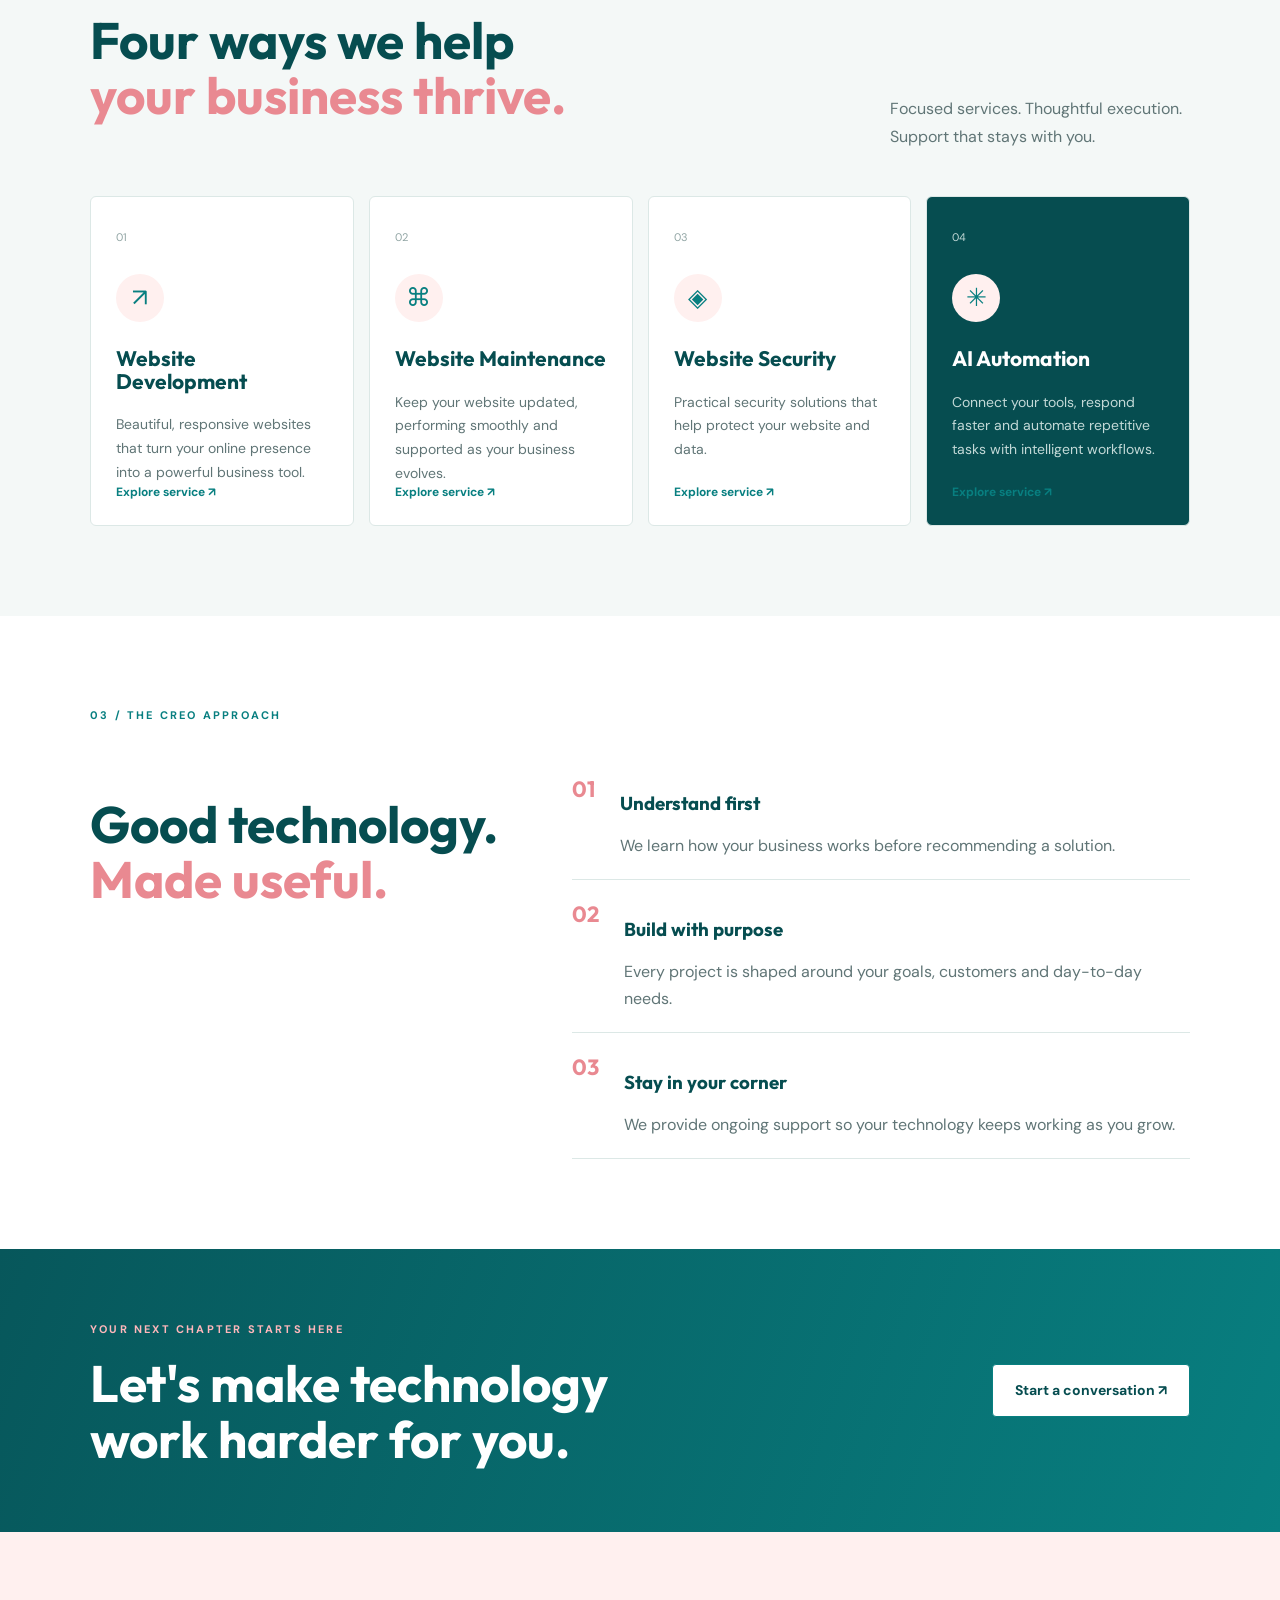
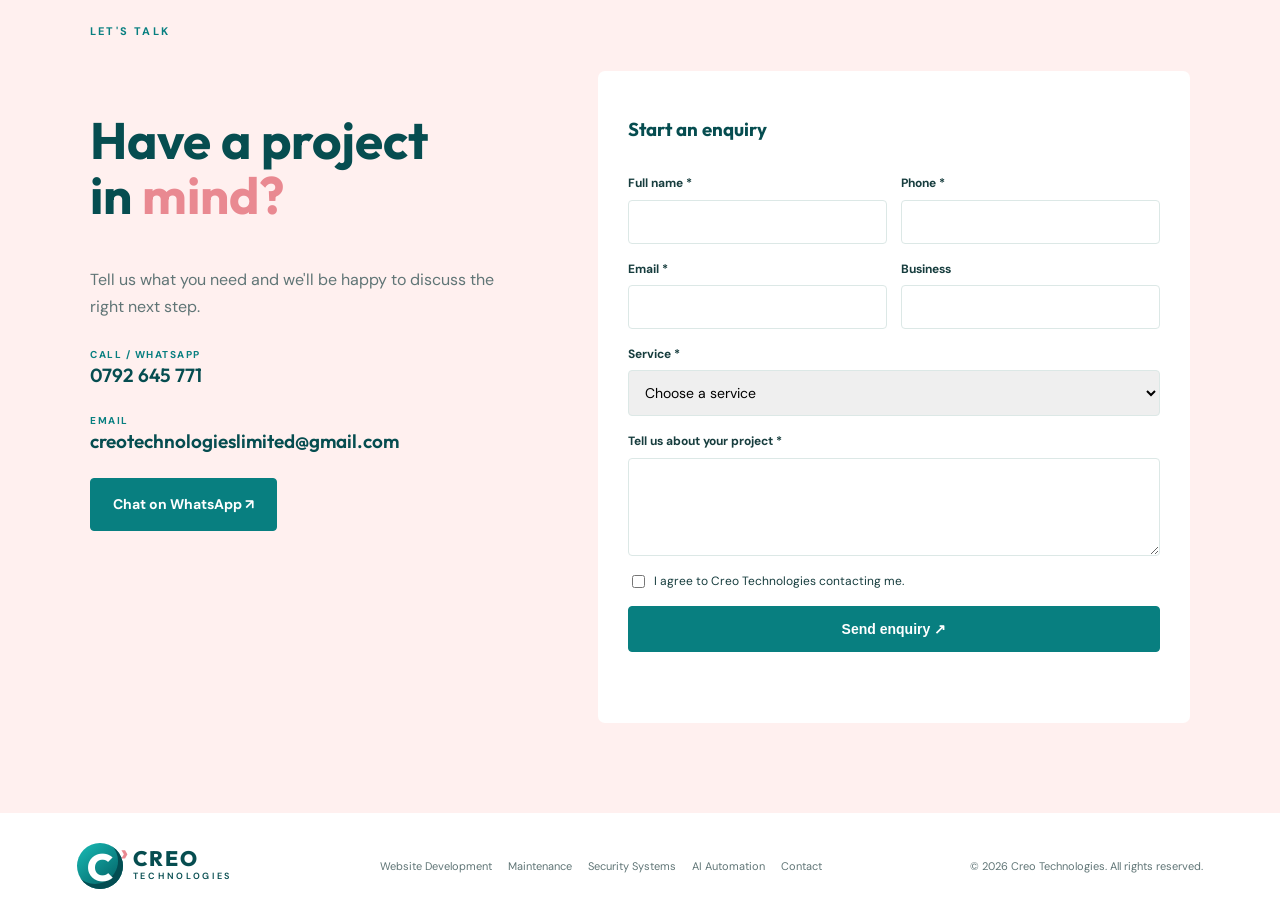
==== commit 05a5d2bd: "Update homepage Website Security service card" ====
--- a/index.html
+++ b/index.html
@@ -1 +1 @@
-<!doctype html><html lang="en"><head><meta charset="utf-8"><meta name="viewport" content="width=device-width,initial-scale=1"><title>Creo Technologies | Creo Technologies</title><meta name="description" content="Creo Technologies builds professional websites, provides ongoing maintenance, security systems and AI automation for growing businesses."><link rel="icon" type="image/svg+xml" href="images/favicon.svg"><link rel="preconnect" href="https://fonts.googleapis.com"><link rel="preconnect" href="https://fonts.gstatic.com" crossorigin><link href="https://fonts.googleapis.com/css2?family=DM+Sans:wght@400;500;600;700&family=Outfit:wght@400;500;600;700;800&display=swap" rel="stylesheet"><link rel="stylesheet" href="css/style.css"></head><body><header class="site-header"><a class="brand" href="index.html"><span class="brand-mark">C<span>›</span></span><span class="brand-name">CREO<small>TECHNOLOGIES</small></span></a><button class="menu-toggle" aria-label="Toggle navigation" aria-expanded="false">☰</button><nav class="nav-links"><a href="index.html">Home</a><a href="index.html#services">Services</a><a href="index.html#about">About</a><a href="index.html#contact" class="button button-small">Contact us</a></nav></header><main><section class="hero"><div class="hero-copy"><span class="eyebrow">TECHNOLOGY · CREATIVITY · GROWTH</span><h1>Build better.<br><em>Secure smarter.</em><br>Automate more.</h1><p>We help businesses build a stronger digital presence, protect what matters and make everyday work simpler with intelligent technology.</p><div class="hero-actions"><a class="button" href="#contact">Let's work together ↗</a><a class="text-link" href="#services">Explore our services ↓</a></div></div><div class="hero-art"><div class="orbit"></div><div class="art-core">C</div><div class="float-card float-top">✦ Digital growth<small>Designed around you</small></div><div class="float-card float-bottom">● Always improving<small>Build · Secure · Automate</small></div></div></section><div class="trust">CREATIVE THINKING　 ·　 SECURE TECHNOLOGY　 ·　 SMART AUTOMATION　 ·　 BUSINESS FIRST</div><section class="section" id="about"><div class="section-label">01 / WHO WE ARE</div><div class="intro-grid"><h2>Technology should move your business <em>forward.</em></h2><div><p class="large">Creo Technologies is a technology solutions company helping businesses work confidently in a digital world.</p><p>We bring together website development, reliable maintenance, security systems and AI-powered automation to solve practical business challenges. From your first website to smarter day-to-day operations, we build solutions that grow with you.</p></div></div></section><section class="section services" id="services"><div class="section-label">02 / WHAT WE DO</div><div class="section-head"><h2>Four ways we help<br><em>your business thrive.</em></h2><p>Focused services. Thoughtful execution. Support that stays with you.</p></div><div class="service-grid"><a class="service-card" href="website-development.html"><span class="num">01</span><div class="ico">↗</div><h3>Website Development</h3><p>Beautiful, responsive websites that turn your online presence into a powerful business tool.</p><b>Explore service ↗</b></a><a class="service-card" href="website-maintenance.html"><span class="num">02</span><div class="ico">⌘</div><h3>Website Maintenance</h3><p>Keep your website updated, performing smoothly and supported as your business evolves.</p><b>Explore service ↗</b></a><a class="service-card" href="security-systems.html"><span class="num">03</span><div class="ico">◈</div><h3>Security Systems</h3><p>Practical security solutions that help protect your people, property and business.</p><b>Explore service ↗</b></a><a class="service-card featured" href="ai-automation.html"><span class="num">04</span><div class="ico">✳</div><h3>AI Automation</h3><p>Connect your tools, respond faster and automate repetitive tasks with intelligent workflows.</p><b>Explore service ↗</b></a></div></section><section class="section"><div class="section-label">03 / THE CREO APPROACH</div><div class="approach-grid"><h2>Good technology.<br><em>Made useful.</em></h2><div><article><b>01</b><div><h3>Understand first</h3><p>We learn how your business works before recommending a solution.</p></div></article><article><b>02</b><div><h3>Build with purpose</h3><p>Every project is shaped around your goals, customers and day-to-day needs.</p></div></article><article><b>03</b><div><h3>Stay in your corner</h3><p>We provide ongoing support so your technology keeps working as you grow.</p></div></article></div></div></section><section class="band"><div><span class="eyebrow">YOUR NEXT CHAPTER STARTS HERE</span><h2>Let's make technology<br>work harder for you.</h2></div><a class="button light-button" href="#contact">Start a conversation ↗</a></section><section class="section contact" id="contact"><div class="section-label">LET'S TALK</div><div class="contact-grid"><div><h2>Have a project<br>in <em>mind?</em></h2><p>Tell us what you need and we'll be happy to discuss the right next step.</p><div class="contact-detail"><span>CALL / WHATSAPP</span><a href="tel:+254792645771">0792 645 771</a></div><div class="contact-detail"><span>EMAIL</span><a href="mailto:creotechnologieslimited@gmail.com">creotechnologieslimited@gmail.com</a></div><a class="button" href="https://wa.me/254792645771">Chat on WhatsApp ↗</a></div><form id="signup-form" class="contact-form"><h3>Start an enquiry</h3><div class="row"><label>Full name *<input name="name" required></label><label>Phone *<input name="phone" type="tel" required></label></div><div class="row"><label>Email *<input name="email" type="email" required></label><label>Business<input name="business"></label></div><label>Service *<select name="services" required><option value="">Choose a service</option><option>Website Development</option><option>Website Maintenance</option><option>Security Systems</option><option>AI Automation</option><option>Multiple services</option></select></label><label>Tell us about your project *<textarea name="message" rows="4" required></textarea></label><input class="hp" name="_gotcha" tabindex="-1"><label class="consent"><input type="checkbox" name="consent" required> I agree to Creo Technologies contacting me.</label><button class="button" type="submit">Send enquiry ↗</button><p class="status" id="form-status" role="status"></p></form></div></section></main><footer class="footer"><a class="footer-brand" href="index.html"><span class="brand-mark">C<span>›</span></span><span class="brand-name">CREO<small>TECHNOLOGIES</small></span></a><div class="footer-links"><a href="website-development.html">Website Development</a><a href="website-maintenance.html">Maintenance</a><a href="security-systems.html">Security Systems</a><a href="ai-automation.html">AI Automation</a><a href="index.html#contact">Contact</a></div><p>© <span id="year"></span> Creo Technologies. All rights reserved.</p></footer><script src="js/script.js"></script></body></html>+<!doctype html><html lang="en"><head><meta charset="utf-8"><meta name="viewport" content="width=device-width,initial-scale=1"><title>Creo Technologies | Creo Technologies</title><meta name="description" content="Creo Technologies builds professional websites, provides ongoing maintenance, security systems and AI automation for growing businesses."><link rel="icon" type="image/svg+xml" href="images/favicon.svg"><link rel="preconnect" href="https://fonts.googleapis.com"><link rel="preconnect" href="https://fonts.gstatic.com" crossorigin><link href="https://fonts.googleapis.com/css2?family=DM+Sans:wght@400;500;600;700&family=Outfit:wght@400;500;600;700;800&display=swap" rel="stylesheet"><link rel="stylesheet" href="css/style.css"></head><body><header class="site-header"><a class="brand" href="index.html"><span class="brand-mark">C<span>›</span></span><span class="brand-name">CREO<small>TECHNOLOGIES</small></span></a><button class="menu-toggle" aria-label="Toggle navigation" aria-expanded="false">☰</button><nav class="nav-links"><a href="index.html">Home</a><a href="index.html#services">Services</a><a href="index.html#about">About</a><a href="index.html#contact" class="button button-small">Contact us</a></nav></header><main><section class="hero"><div class="hero-copy"><span class="eyebrow">TECHNOLOGY · CREATIVITY · GROWTH</span><h1>Build better.<br><em>Secure smarter.</em><br>Automate more.</h1><p>We help businesses build a stronger digital presence, protect what matters and make everyday work simpler with intelligent technology.</p><div class="hero-actions"><a class="button" href="#contact">Let's work together ↗</a><a class="text-link" href="#services">Explore our services ↓</a></div></div><div class="hero-art"><div class="orbit"></div><div class="art-core">C</div><div class="float-card float-top">✦ Digital growth<small>Designed around you</small></div><div class="float-card float-bottom">● Always improving<small>Build · Secure · Automate</small></div></div></section><div class="trust">CREATIVE THINKING　 ·　 SECURE TECHNOLOGY　 ·　 SMART AUTOMATION　 ·　 BUSINESS FIRST</div><section class="section" id="about"><div class="section-label">01 / WHO WE ARE</div><div class="intro-grid"><h2>Technology should move your business <em>forward.</em></h2><div><p class="large">Creo Technologies is a technology solutions company helping businesses work confidently in a digital world.</p><p>We bring together website development, reliable maintenance, security systems and AI-powered automation to solve practical business challenges. From your first website to smarter day-to-day operations, we build solutions that grow with you.</p></div></div></section><section class="section services" id="services"><div class="section-label">02 / WHAT WE DO</div><div class="section-head"><h2>Four ways we help<br><em>your business thrive.</em></h2><p>Focused services. Thoughtful execution. Support that stays with you.</p></div><div class="service-grid"><a class="service-card" href="website-development.html"><span class="num">01</span><div class="ico">↗</div><h3>Website Development</h3><p>Beautiful, responsive websites that turn your online presence into a powerful business tool.</p><b>Explore service ↗</b></a><a class="service-card" href="website-maintenance.html"><span class="num">02</span><div class="ico">⌘</div><h3>Website Maintenance</h3><p>Keep your website updated, performing smoothly and supported as your business evolves.</p><b>Explore service ↗</b></a><a class="service-card" href="security-systems.html"><span class="num">03</span><div class="ico">◈</div><h3>Website Security</h3><p>Practical security solutions that help protect your website and data.</p><b>Explore service ↗</b></a><a class="service-card featured" href="ai-automation.html"><span class="num">04</span><div class="ico">✳</div><h3>AI Automation</h3><p>Connect your tools, respond faster and automate repetitive tasks with intelligent workflows.</p><b>Explore service ↗</b></a></div></section><section class="section"><div class="section-label">03 / THE CREO APPROACH</div><div class="approach-grid"><h2>Good technology.<br><em>Made useful.</em></h2><div><article><b>01</b><div><h3>Understand first</h3><p>We learn how your business works before recommending a solution.</p></div></article><article><b>02</b><div><h3>Build with purpose</h3><p>Every project is shaped around your goals, customers and day-to-day needs.</p></div></article><article><b>03</b><div><h3>Stay in your corner</h3><p>We provide ongoing support so your technology keeps working as you grow.</p></div></article></div></div></section><section class="band"><div><span class="eyebrow">YOUR NEXT CHAPTER STARTS HERE</span><h2>Let's make technology<br>work harder for you.</h2></div><a class="button light-button" href="#contact">Start a conversation ↗</a></section><section class="section contact" id="contact"><div class="section-label">LET'S TALK</div><div class="contact-grid"><div><h2>Have a project<br>in <em>mind?</em></h2><p>Tell us what you need and we'll be happy to discuss the right next step.</p><div class="contact-detail"><span>CALL / WHATSAPP</span><a href="tel:+254792645771">0792 645 771</a></div><div class="contact-detail"><span>EMAIL</span><a href="mailto:creotechnologieslimited@gmail.com">creotechnologieslimited@gmail.com</a></div><a class="button" href="https://wa.me/254792645771">Chat on WhatsApp ↗</a></div><form id="signup-form" class="contact-form"><h3>Start an enquiry</h3><div class="row"><label>Full name *<input name="name" required></label><label>Phone *<input name="phone" type="tel" required></label></div><div class="row"><label>Email *<input name="email" type="email" required></label><label>Business<input name="business"></label></div><label>Service *<select name="services" required><option value="">Choose a service</option><option>Website Development</option><option>Website Maintenance</option><option>Security Systems</option><option>AI Automation</option><option>Multiple services</option></select></label><label>Tell us about your project *<textarea name="message" rows="4" required></textarea></label><input class="hp" name="_gotcha" tabindex="-1"><label class="consent"><input type="checkbox" name="consent" required> I agree to Creo Technologies contacting me.</label><button class="button" type="submit">Send enquiry ↗</button><p class="status" id="form-status" role="status"></p></form></div></section></main><footer class="footer"><a class="footer-brand" href="index.html"><span class="brand-mark">C<span>›</span></span><span class="brand-name">CREO<small>TECHNOLOGIES</small></span></a><div class="footer-links"><a href="website-development.html">Website Development</a><a href="website-maintenance.html">Maintenance</a><a href="security-systems.html">Security Systems</a><a href="ai-automation.html">AI Automation</a><a href="index.html#contact">Contact</a></div><p>© <span id="year"></span> Creo Technologies. All rights reserved.</p></footer><script src="js/script.js"></script></body></html>
--- a/css/style.css
+++ b/css/style.css
@@ -1 +1 @@
-:root{--teal:#087f80;--deep:#064d50;--pink:#e98991;--pale:#fff0ef;--mist:#f4f8f7;--ink:#173d3e;--muted:#607576}*{box-sizing:border-box}html{scroll-behavior:smooth;scroll-padding-top:90px}body{margin:0;color:var(--ink);font:16px/1.7 'DM Sans',sans-serif}h1,h2,h3{font-family:Outfit,sans-serif;line-height:1.08;color:var(--deep)}h1{font-size:clamp(3rem,6vw,5.5rem);letter-spacing:-.05em}h2{font-size:clamp(2.2rem,4vw,3.8rem)}em{color:var(--pink);font-style:normal}.site-header{height:86px;padding:0 max(calc((100vw - 1160px)/2),5vw);display:flex;align-items:center;justify-content:space-between;position:sticky;top:0;background:#fff;z-index:10;border-bottom:1px solid #edf1f0}.brand,.footer-brand{display:flex;align-items:center;gap:10px;text-decoration:none;color:var(--deep)}.brand-logo{display:block;width:220px;max-width:42vw;height:auto}.footer-brand .brand-logo{width:205px;max-width:65vw}.brand-mark{width:46px;height:46px;border-radius:50%;display:grid;place-items:center;background:linear-gradient(140deg,#19bdb7,#00565b);color:white;font:800 38px Outfit;box-shadow:inset -5px -5px #034d52;position:relative}.brand-mark span{position:absolute;right:-5px;top:-6px;color:var(--pink);font-size:23px}.brand-name{font:800 21px/.9 Outfit;letter-spacing:.08em}.brand-name small{display:block;font:600 9px/1.8 'DM Sans';letter-spacing:.3em}.nav-links{display:flex;align-items:center;gap:30px}.nav-links a{color:var(--ink);text-decoration:none;font-weight:600;font-size:14px}.menu-toggle{display:none;background:none;border:0;font-size:26px}.button{display:inline-block;padding:14px 22px;background:var(--teal);color:white;text-decoration:none;border:1px solid var(--teal);border-radius:4px;font-weight:700;font-size:14px;cursor:pointer}.button:hover{background:var(--deep)}.button-small{padding:10px 18px}.eyebrow,.section-label{font-size:11px;font-weight:700;letter-spacing:.2em;color:var(--teal)}.hero{max-width:1160px;margin:auto;padding:90px 25px;min-height:610px;display:grid;grid-template-columns:1fr .9fr;gap:50px;align-items:center}.hero-copy>p,.service-hero p{font-size:18px;color:var(--muted);max-width:540px}.hero-actions{display:flex;align-items:center;gap:25px;flex-wrap:wrap;margin:28px 0}.text-link{color:var(--deep);font-weight:700;text-decoration:none}.hero-art{height:420px;display:grid;place-items:center;position:relative;background:radial-gradient(ellipse,#dff3f1,transparent 70%)}.art-core{width:240px;height:240px;border-radius:50%;background:linear-gradient(140deg,#19bdb7,#00565b);display:flex;align-items:center;justify-content:center;color:#fff;font:800 165px Outfit;box-shadow:0 25px 55px #0a6c6b44;position:relative}.art-core:after{content:'⌁ ─ ◉\A⌁ ─ ◉\A──── ◉';white-space:pre;font:22px/1.8 'DM Sans';color:#ffb1b5;position:absolute;right:-78px;top:75px}.orbit{position:absolute;width:400px;height:270px;border:1px solid #9bd4ce;border-radius:50%;transform:rotate(-28deg)}.orbit:after{content:'';position:absolute;inset:-20px;border:1px solid #edb1b4;border-radius:50%}.float-card{position:absolute;background:white;padding:14px 18px;box-shadow:0 12px 35px #1232;border-radius:6px;font-size:12px}.float-card small{display:block;color:var(--muted)}.float-top{top:30px;right:0}.float-bottom{bottom:30px;left:0}.trust{background:var(--deep);color:#e4f3f1;padding:18px;display:flex;justify-content:center;gap:35px;flex-wrap:wrap;font-size:10px;letter-spacing:.18em;font-weight:700}.section{padding:90px max(calc((100vw - 1100px)/2),6vw)}.intro-grid{display:grid;grid-template-columns:1fr 1fr;gap:70px;margin-top:35px}.intro-grid p{color:var(--muted)}.large{font-size:21px;color:var(--deep)!important}.services{background:var(--mist)}.section-head{display:flex;align-items:end;justify-content:space-between;margin:30px 0}.section-head p{max-width:300px;color:var(--muted)}.service-grid{display:grid;grid-template-columns:repeat(4,1fr);gap:15px}.service-card{background:white;padding:25px;min-height:300px;text-decoration:none;color:var(--ink);border:1px solid #dce8e6;border-radius:6px;position:relative;transition:.2s}.service-card:hover{transform:translateY(-6px);border-color:var(--pink);box-shadow:0 15px 35px #1232}.service-card .num{font-size:11px;color:#91a5a4}.service-card .ico{display:grid;place-items:center;width:48px;height:48px;border-radius:50%;background:var(--pale);color:var(--teal);font-size:25px;margin:25px 0}.service-card h3{font-size:21px}.service-card p{font-size:14px;color:var(--muted)}.service-card b{position:absolute;bottom:22px;color:var(--teal);font-size:12px}.service-card.featured{background:var(--deep);color:white}.featured h3{color:white}.featured p,.featured .num{color:#c3d9d7}.approach-grid{display:grid;grid-template-columns:.8fr 1.2fr;gap:70px;margin-top:30px}.approach-grid article{display:flex;gap:25px;padding:20px 0;border-bottom:1px solid #dce8e6}.approach-grid article>b{color:var(--pink);font:700 22px Outfit}.approach-grid p{margin:0;color:var(--muted)}.band{padding:65px max(calc((100vw - 1100px)/2),6vw);background:linear-gradient(110deg,#07575b,#087f80);display:flex;align-items:center;justify-content:space-between;gap:30px}.band h2{color:white;margin:15px 0 0}.band .eyebrow{color:#ffb7bb}.light-button{background:white;color:var(--deep)}.contact{background:var(--pale)}.contact-grid{display:grid;grid-template-columns:.85fr 1.15fr;gap:70px;margin-top:30px}.contact-grid p{color:var(--muted)}.contact-detail{display:grid;margin:25px 0}.contact-detail span{font-size:10px;letter-spacing:.15em;color:var(--teal);font-weight:700}.contact-detail a{font:600 19px Outfit;color:var(--deep);text-decoration:none}.contact-form{background:white;padding:30px;border-radius:7px;display:grid;gap:15px}.contact-form label{display:grid;gap:6px;font-size:12px;font-weight:700}.contact-form input,.contact-form select,.contact-form textarea{padding:12px;border:1px solid #dce8e6;border-radius:4px;font:14px 'DM Sans';width:100%}.row{display:grid;grid-template-columns:1fr 1fr;gap:14px}.consent{display:flex!important;align-items:center;font-weight:400!important}.consent input{width:auto}.hp{position:absolute;left:-9999px}.status{font-size:13px}.footer{padding:30px 6vw;display:flex;align-items:center;justify-content:space-between;gap:20px;flex-wrap:wrap}.footer-links{display:flex;gap:16px;flex-wrap:wrap}.footer-links a,.footer p{font-size:11px;color:var(--muted);text-decoration:none}.service-hero{padding:65px max(calc((100vw - 1100px)/2),6vw);background:linear-gradient(115deg,#f3faf8,#fff 58%,#fff0ef)}.service-hero-grid{display:grid;grid-template-columns:1.1fr .9fr;gap:50px;align-items:center;margin-top:30px}.service-hero h1{font-size:clamp(3rem,5vw,5rem)}.service-visual{height:330px;border-radius:45% 55% 40% 60%;background:radial-gradient(circle at 30% 30%,#19b8b1,#07585e 70%);display:grid;place-items:center;position:relative;color:white;font:800 150px Outfit;box-shadow:0 25px 60px #07585e24}.service-visual:after{content:'BUILD · SECURE · AUTOMATE';position:absolute;bottom:30px;font:10px 'DM Sans';letter-spacing:.25em;color:#ffe2e2}.detail-grid{display:grid;grid-template-columns:repeat(4,1fr);gap:15px;margin-top:45px}.detail-card{padding:23px;background:var(--mist);border-top:3px solid var(--teal)}.detail-card span{color:var(--pink);font-size:11px;font-weight:700}.detail-card h3{margin:18px 0 8px}.detail-card p{font-size:13px;color:var(--muted)}.process{background:var(--deep);color:white}.process h2{color:white;margin:30px 0}.process-grid{display:grid;grid-template-columns:repeat(4,1fr);gap:20px}.process-grid article{border-top:1px solid #4c8584;padding-top:20px}.process-grid b{font:700 26px Outfit;color:#f4a2a7}.process-grid p{color:#e0eeec}.process-note{color:#bdd7d4;max-width:750px;margin-top:30px}.faq{background:var(--mist)}details{padding:18px 0;border-bottom:1px solid #dce8e6}summary{font:600 17px Outfit;color:var(--deep);cursor:pointer}details p{color:var(--muted)}@media(max-width:900px){.service-grid,.detail-grid{grid-template-columns:repeat(2,1fr)}.section{padding-top:70px;padding-bottom:70px}}@media(max-width:680px){.brand-logo{width:175px}.footer-brand .brand-logo{width:190px}.site-header{height:70px;padding:0 18px}.menu-toggle{display:block}.nav-links{display:none;position:absolute;top:70px;left:0;right:0;background:white;padding:20px;flex-direction:column;align-items:stretch}.nav-links.open{display:flex}.hero{grid-template-columns:1fr;padding:60px 23px 40px}.hero-art{height:320px}.art-core{width:180px;height:180px;font-size:130px}.art-core:after{font-size:17px;right:-60px}.orbit{width:300px;height:200px}.section{padding:65px 23px}.intro-grid,.approach-grid,.contact-grid,.service-hero-grid{grid-template-columns:1fr;gap:25px}.section-head{display:block}.service-grid,.detail-grid,.process-grid{grid-template-columns:1fr}.service-card{min-height:260px}.band{padding:50px 23px;flex-direction:column;align-items:flex-start}.row{grid-template-columns:1fr}.contact-form{padding:20px}.footer{justify-content:center;text-align:center}.footer-links{justify-content:center}.service-hero{padding:45px 23px}.service-visual{height:260px}.process-grid{gap:10px}}+:root{--teal:#087f80;--deep:#064d50;--pink:#e98991;--pale:#fff0ef;--mist:#f4f8f7;--ink:#173d3e;--muted:#607576}*{box-sizing:border-box}html{scroll-behavior:smooth;scroll-padding-top:90px}body{margin:0;color:var(--ink);font:16px/1.7 'DM Sans',sans-serif}h1,h2,h3{font-family:Outfit,sans-serif;line-height:1.08;color:var(--deep)}h1{font-size:clamp(3rem,6vw,5.5rem);letter-spacing:-.05em}h2{font-size:clamp(2.2rem,4vw,3.8rem)}em{color:var(--pink);font-style:normal}.site-header{height:86px;padding:0 max(calc((100vw - 1160px)/2),5vw);display:flex;align-items:center;justify-content:space-between;position:sticky;top:0;background:#fff;z-index:10;border-bottom:1px solid #edf1f0}.brand,.footer-brand{display:flex;align-items:center;gap:10px;text-decoration:none;color:var(--deep)}.brand-mark{width:46px;height:46px;border-radius:50%;display:grid;place-items:center;background:linear-gradient(140deg,#19bdb7,#00565b);color:white;font:800 38px Outfit;box-shadow:inset -5px -5px #034d52;position:relative}.brand-mark span{position:absolute;right:-5px;top:-6px;color:var(--pink);font-size:23px}.brand-name{font:800 21px/.9 Outfit;letter-spacing:.08em}.brand-name small{display:block;font:600 9px/1.8 'DM Sans';letter-spacing:.3em}.nav-links{display:flex;align-items:center;gap:30px}.nav-links a{color:var(--ink);text-decoration:none;font-weight:600;font-size:14px}.menu-toggle{display:none;background:none;border:0;font-size:26px}.button{display:inline-block;padding:14px 22px;background:var(--teal);color:white;text-decoration:none;border:1px solid var(--teal);border-radius:4px;font-weight:700;font-size:14px;cursor:pointer}.button:hover{background:var(--deep)}.button-small{padding:10px 18px}.eyebrow,.section-label{font-size:11px;font-weight:700;letter-spacing:.2em;color:var(--teal)}.hero{max-width:1160px;margin:auto;padding:90px 25px;min-height:610px;display:grid;grid-template-columns:1fr .9fr;gap:50px;align-items:center}.hero-copy>p,.service-hero p{font-size:18px;color:var(--muted);max-width:540px}.hero-actions{display:flex;align-items:center;gap:25px;flex-wrap:wrap;margin:28px 0}.text-link{color:var(--deep);font-weight:700;text-decoration:none}.hero-art{height:420px;display:grid;place-items:center;position:relative;background:radial-gradient(ellipse,#dff3f1,transparent 70%)}.art-core{width:240px;height:240px;border-radius:50%;background:linear-gradient(140deg,#19bdb7,#00565b);display:flex;align-items:center;justify-content:center;color:#fff;font:800 165px Outfit;box-shadow:0 25px 55px #0a6c6b44;position:relative}.art-core:after{content:'⌁ ─ ◉\A⌁ ─ ◉\A──── ◉';white-space:pre;font:22px/1.8 'DM Sans';color:#ffb1b5;position:absolute;right:-78px;top:75px}.orbit{position:absolute;width:400px;height:270px;border:1px solid #9bd4ce;border-radius:50%;transform:rotate(-28deg)}.orbit:after{content:'';position:absolute;inset:-20px;border:1px solid #edb1b4;border-radius:50%}.float-card{position:absolute;background:white;padding:14px 18px;box-shadow:0 12px 35px #1232;border-radius:6px;font-size:12px}.float-card small{display:block;color:var(--muted)}.float-top{top:30px;right:0}.float-bottom{bottom:30px;left:0}.trust{background:var(--deep);color:#e4f3f1;padding:18px;display:flex;justify-content:center;gap:35px;flex-wrap:wrap;font-size:10px;letter-spacing:.18em;font-weight:700}.section{padding:90px max(calc((100vw - 1100px)/2),6vw)}.intro-grid{display:grid;grid-template-columns:1fr 1fr;gap:70px;margin-top:35px}.intro-grid p{color:var(--muted)}.large{font-size:21px;color:var(--deep)!important}.services{background:var(--mist)}.section-head{display:flex;align-items:end;justify-content:space-between;margin:30px 0}.section-head p{max-width:300px;color:var(--muted)}.service-grid{display:grid;grid-template-columns:repeat(4,1fr);gap:15px}.service-card{background:white;padding:25px;min-height:300px;text-decoration:none;color:var(--ink);border:1px solid #dce8e6;border-radius:6px;position:relative;transition:.2s}.service-card:hover{transform:translateY(-6px);border-color:var(--pink);box-shadow:0 15px 35px #1232}.service-card .num{font-size:11px;color:#91a5a4}.service-card .ico{display:grid;place-items:center;width:48px;height:48px;border-radius:50%;background:var(--pale);color:var(--teal);font-size:25px;margin:25px 0}.service-card h3{font-size:21px}.service-card p{font-size:14px;color:var(--muted)}.service-card b{position:absolute;bottom:22px;color:var(--teal);font-size:12px}.service-card.featured{background:var(--deep);color:white}.featured h3{color:white}.featured p,.featured .num{color:#c3d9d7}.approach-grid{display:grid;grid-template-columns:.8fr 1.2fr;gap:70px;margin-top:30px}.approach-grid article{display:flex;gap:25px;padding:20px 0;border-bottom:1px solid #dce8e6}.approach-grid article>b{color:var(--pink);font:700 22px Outfit}.approach-grid p{margin:0;color:var(--muted)}.band{padding:65px max(calc((100vw - 1100px)/2),6vw);background:linear-gradient(110deg,#07575b,#087f80);display:flex;align-items:center;justify-content:space-between;gap:30px}.band h2{color:white;margin:15px 0 0}.band .eyebrow{color:#ffb7bb}.light-button{background:white;color:var(--deep)}.contact{background:var(--pale)}.contact-grid{display:grid;grid-template-columns:.85fr 1.15fr;gap:70px;margin-top:30px}.contact-grid p{color:var(--muted)}.contact-detail{display:grid;margin:25px 0}.contact-detail span{font-size:10px;letter-spacing:.15em;color:var(--teal);font-weight:700}.contact-detail a{font:600 19px Outfit;color:var(--deep);text-decoration:none}.contact-form{background:white;padding:30px;border-radius:7px;display:grid;gap:15px}.contact-form label{display:grid;gap:6px;font-size:12px;font-weight:700}.contact-form input,.contact-form select,.contact-form textarea{padding:12px;border:1px solid #dce8e6;border-radius:4px;font:14px 'DM Sans';width:100%}.row{display:grid;grid-template-columns:1fr 1fr;gap:14px}.consent{display:flex!important;align-items:center;font-weight:400!important}.consent input{width:auto}.hp{position:absolute;left:-9999px}.status{font-size:13px}.footer{padding:30px 6vw;display:flex;align-items:center;justify-content:space-between;gap:20px;flex-wrap:wrap}.footer-links{display:flex;gap:16px;flex-wrap:wrap}.footer-links a,.footer p{font-size:11px;color:var(--muted);text-decoration:none}.service-hero{padding:65px max(calc((100vw - 1100px)/2),6vw);background:linear-gradient(115deg,#f3faf8,#fff 58%,#fff0ef)}.service-hero-grid{display:grid;grid-template-columns:1.1fr .9fr;gap:50px;align-items:center;margin-top:30px}.service-hero h1{font-size:clamp(3rem,5vw,5rem)}.service-visual{height:330px;border-radius:45% 55% 40% 60%;background:radial-gradient(circle at 30% 30%,#19b8b1,#07585e 70%);display:grid;place-items:center;position:relative;color:white;font:800 150px Outfit;box-shadow:0 25px 60px #07585e24}.service-visual:after{content:'BUILD · SECURE · AUTOMATE';position:absolute;bottom:30px;font:10px 'DM Sans';letter-spacing:.25em;color:#ffe2e2}.detail-grid{display:grid;grid-template-columns:repeat(4,1fr);gap:15px;margin-top:45px}.detail-card{padding:23px;background:var(--mist);border-top:3px solid var(--teal)}.detail-card span{color:var(--pink);font-size:11px;font-weight:700}.detail-card h3{margin:18px 0 8px}.detail-card p{font-size:13px;color:var(--muted)}.process{background:var(--deep);color:white}.process h2{color:white;margin:30px 0}.process-grid{display:grid;grid-template-columns:repeat(4,1fr);gap:20px}.process-grid article{border-top:1px solid #4c8584;padding-top:20px}.process-grid b{font:700 26px Outfit;color:#f4a2a7}.process-grid p{color:#e0eeec}.process-note{color:#bdd7d4;max-width:750px;margin-top:30px}.faq{background:var(--mist)}details{padding:18px 0;border-bottom:1px solid #dce8e6}summary{font:600 17px Outfit;color:var(--deep);cursor:pointer}details p{color:var(--muted)}@media(max-width:900px){.service-grid,.detail-grid{grid-template-columns:repeat(2,1fr)}.section{padding-top:70px;padding-bottom:70px}}@media(max-width:680px){.site-header{height:70px;padding:0 18px}.menu-toggle{display:block}.nav-links{display:none;position:absolute;top:70px;left:0;right:0;background:white;padding:20px;flex-direction:column;align-items:stretch}.nav-links.open{display:flex}.hero{grid-template-columns:1fr;padding:60px 23px 40px}.hero-art{height:320px}.art-core{width:180px;height:180px;font-size:130px}.art-core:after{font-size:17px;right:-60px}.orbit{width:300px;height:200px}.section{padding:65px 23px}.intro-grid,.approach-grid,.contact-grid,.service-hero-grid{grid-template-columns:1fr;gap:25px}.section-head{display:block}.service-grid,.detail-grid,.process-grid{grid-template-columns:1fr}.service-card{min-height:260px}.band{padding:50px 23px;flex-direction:column;align-items:flex-start}.row{grid-template-columns:1fr}.contact-form{padding:20px}.footer{justify-content:center;text-align:center}.footer-links{justify-content:center}.service-hero{padding:45px 23px}.service-visual{height:260px}.process-grid{gap:10px}}
